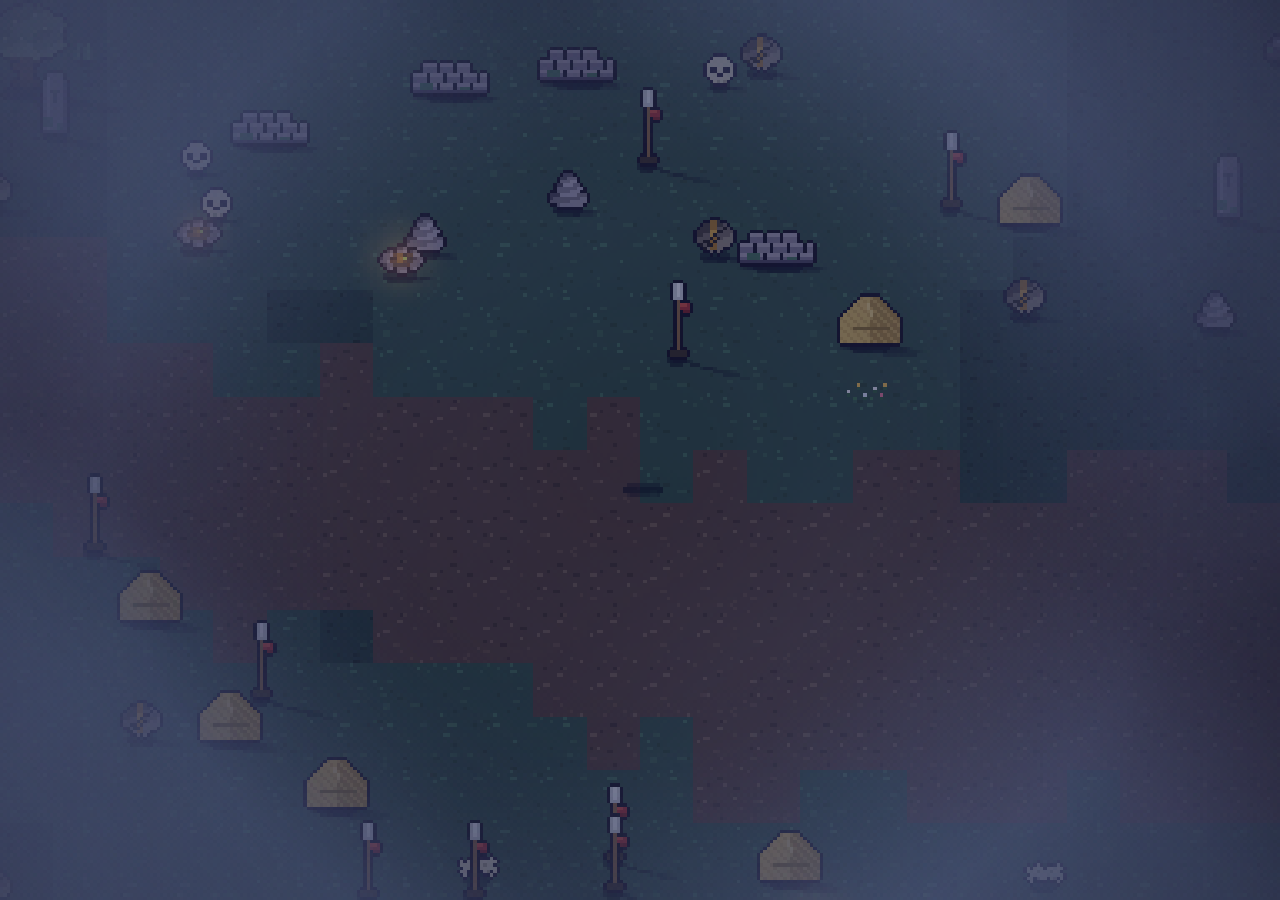
==== index.html @ 8bb9afc6 "Primeiro commit: salvando versão inicial" ====
<!doctype html>
<html lang="pt-BR">
  <head>
    <meta charset="utf-8" />
    <meta
      name="viewport"
      content="width=device-width,initial-scale=1,maximum-scale=1,user-scalable=no,viewport-fit=cover"
    />
    <meta name="theme-color" content="#0c0918" />
    <title>Fé Survivor</title>
    <!-- v0.65: Perfil do jogador (nome com regras, títulos e molduras, ícones de assets/icons/profile/ — heróis, demônios e chefes à venda na Loja —, estatísticas, boas-vindas após o tutorial); Notícias no canto inferior direito. v0.45: correção de vazamento de layout entre telas (o estilo da tela de modos era herdado pelas telas seguintes). v0.44: modos lado a lado (3 cartões em grade, sem rolagem), largura da tela de modos própria, altura pelo conteúdo. v0.43: tela de modos em cartões (Amanhecer, Vigília Eterna bloqueada, Em breve) com cenas próprias em CSS; botões com relevo e resposta ao toque. v0.41: escolha de modo (Amanhecer / Vigília Eterna) após Continuar na preparação; Vigília bloqueada com cadeado; __dbg.unlockInf() para testes com ?debug. v0.40: modo Vigília Eterna (sem amanhecer, chefes que retornam a cada 90 s, dificuldade que cresce sem teto, todos os slots liberados, Fé 35% mais lenta, melhor tempo e placar próprios; desbloqueado ao vencer o amanhecer uma vez). Placar de tempo do modo padrão deixa de ser enviado. v0.39: anúncio ocioso removido, simulador de anúncio/compra só com ?debug, intersticial a partir da 4ª partida, analytics (FeTrack) e versão sincronizada. v0.38: Loja (pacotes de moedas + remover anúncios por compra real), mundos Deserto de Sur e Vale da Sombra liberados por IAP, Loja no canto superior direito. v0.32: identidade visual das árvores, ícones evolutivos na HUD e cartas de Maestria lendária. v0.31: biblioteca de árvores de evolução para consulta pré-partida, com caminhos, maestrias e requisitos. v0.30: árvores de evolução para armas, dons e habilidades ativas; maestrias com efeitos reais. v0.29: árvore de evolução da Funda de Davi (3 caminhos + maestria) integrada ao fluxo de cartas e ao combate. v0.28: tela do estúdio (Snow Studio) + tela de carregamento com barra de progresso e login no Google Play Games; ranking com mensagem de erro detalhada. v0.27: RNG separado, ganchos ?debug. v0.26: CSS principal e fontes agora ficam no <head>, ANTES dos estilos injetados por JS (antes ficavam no <body>, depois deles, e anulavam os ajustes de celular). HUD reorganizado, margens seguras (notch/barras), tela de morte em 2 colunas, escala inteira de pixels, textos de toque, anti-toque-acidental nas cartas. -->
    <!-- v0.17: preparação herói+mundo, ícones de UI, chefes vetoriais, assets. v0.16:  raridade das cartas; textos de como jogar removidos do menu e configurações. v0.15: cartas redesenhadas, modal Como jogar. v0.14: heróis por anúncio (Paulo 2, Débora 5) e moedas (Sansão, Ester, Elias). v0.13: arena 2x, fé espalhada -80%, morte 6,2 s. v0.12: pausa limpa, arena quadrada x5, sempre 10:00, morte com poeira. v0.11: mira manual, habilidades de chefe, arena; sem toggles de som/música. v0.10: anúncios recompensados, demônio explosivo, empurrões, chefe final, biblioteca -->
    <!-- v0.9: trava anti-ativação ao escolher carta, Bênção do Pastor só cura, tooltip das ativas, alcance de ataque por herói (+Atalaia, Asas de Águia), Raios de coragem em coluna, números de dano, efeitos visuais on/off e limite de FPS. v0.8: Hora Final (8:00+), neblina de chefe, habilidades ativas (Espaço), colisão com cenário. v0.7: Hora Final (8:00+), neblina de chefe, habilidades ativas (Espaço), colisão com cenário. v0.6: seleção de mundo (3 mundos com desbloqueio por melhor tempo) e Desafio do Dia (semente diária, bônus e sequência). v0.5: heróis jogáveis (Sansão, Ester, Elias, Mendigo), desbloqueio, reset debug. v0.4: tela de heróis (atributos, Graça, Maestria, bloqueados), Desistir e guardar. v0.3: tooltips, popup de testemunhos, Provas/Jejum Total, sistema de assets. v0.2-parcial (loja, testemunhos, config) + fix S.shield. v0.1.1: balanceamento (Funda, Davi, Couraça, chefes), piso de dano, versículos ARC -->
    <link rel="stylesheet" href="fonts/fonts.css" />
    <link rel="stylesheet" href="style.css" />

    <script src="android-bridge.js"></script>
  </head>

  <body>
    <div id="game">
      <canvas id="c"></canvas>
      <div id="hud" hidden>
        <div id="xp"><i id="xpfill"></i><span id="xplbl">FÉ</span></div>
        <div id="obj" class="chip">Sobreviva</div>
        <div id="timer">0:00</div>
        <button id="pauseBtn" class="icon-only" aria-label="Pausar">
          <span class="uic i-pause"></span>
        </button>
        <div id="fps" class="chip" hidden>FPS: 0</div>
        <div id="coins" class="chip">Moedas 0</div>
        <div id="bossbar" hidden>
          <span id="bossname"></span>
          <div><i id="bossfill"></i></div>
        </div>
        <div id="rack"></div>
        <div id="stats">
          <div id="lvl">NÍVEL 1</div>
          <div id="kills">0 DERROTADOS</div>
          <div id="hpbar"><i id="hpfill"></i><span id="hptxt"></span></div>
        </div>
        <div id="toast"></div>
        <div id="banner">
          <h2 id="bnT"></h2>
          <p id="bnS"></p>
        </div>
      </div>
      <div id="stick" hidden><i></i></div>
      <div id="dawnTxt" hidden>
        <h2>AMANHECEU</h2>
        <p>
          <span>O choro pode durar uma noite,</span>
          <span>mas a alegria vem pela manhã. Salmos 30:5</span>
        </p>
      </div>

      <div id="boot">
        <div id="bootStudio"><span>Snow Studio</span></div>
        <div id="bootLoad">
          <div id="bootArt"></div>
          <div id="bootCross"></div>
          <div id="bootTitle">Fé Survivor</div>
          <div id="bootBox">
            <div id="bootTxt"></div>
            <div id="bootBar"><i id="bootFill"></i><b id="bootPct">0%</b></div>
            <div id="bootSub"></div>
          </div>
        </div>
      </div>
      <div id="menu" class="ov">
        <div id="topLeft" class="top-left">
          <!-- Perfil: ícone + nome do jogador; abre a tela de perfil (game.js, v0.65) -->
          <button
            id="profBtn"
            class="mb prof-btn"
            type="button"
            aria-haspopup="dialog"
            aria-label="Perfil"
          >
            <span class="prof-frame" id="profBtnFrame"
              ><span class="prof-av" data-icon="davi"></span
            ></span>
            <span class="prof-btn-txt"
              ><b id="profBtnName">Peregrino</b
              ><small id="profBtnTitle">PEREGRINO</small></span
            >
          </button>
        </div>
        <!-- Notícias: canto inferior direito -->
        <div id="bottomRight" class="bottom-right">
          <button
            id="newsBtn"
            class="icon-stack-btn"
            type="button"
            aria-haspopup="dialog"
            aria-controls="newsModal"
          >
            <span
              class="icon-stack-face mb ib i-book"
              aria-hidden="true"
            ></span>
            <span class="icon-stack-label">Notícias</span>
          </button>
        </div>
        <div id="topRight" class="top-right"></div>
        <div class="ov-in">
          <canvas id="crossCv" width="7" height="10"></canvas>
          <h1>Fé Survivor</h1>
          <p class="verse" id="homeVerse" aria-live="polite">
            <span id="homeVerseText"
              >“Nossa luta não é contra carne e sangue.”</span
            >
            <b id="homeVerseRef">Efésios 6:12</b>
          </p>
          <p class="sub">Escolha seu herói da fé</p>
          <div id="heroes"></div>
          <div class="row"><button id="playBtn" class="btn">Jogar</button></div>
          <div class="meta" id="meta"></div>
        </div>
        <!-- versão + id do jogador (canto inferior esquerdo); APP_VER é definida em game.js -->
        <div id="buildInfo" class="build-info" aria-hidden="true">
          <span id="buildVer"></span>
          <span id="buildId"></span>
        </div>
      </div>

      <div id="lvlup" class="ov" hidden>
        <div class="ov-in">
          <h2 id="lvTitle">Nível 2</h2>
          <p class="sub" id="lvSub">Escolha uma habilidade</p>
          <div id="cards"></div>
        </div>
      </div>

      <div id="pause" class="ov" hidden>
        <div class="ov-in">
          <h2>Em oração</h2>
          <p class="sub">Jogo pausado</p>
          <div class="build" id="pauseBuild"></div>
          <div class="pause-stats" id="pauseStats"></div>
          <div class="row">
            <button id="resumeBtn" class="btn">Continuar</button>
            <button id="muteBtn" class="mb">Som: ligado</button>
          </div>
          <div class="row pause-sub">
            <button id="menuBtn" class="mb">Menu</button>
          </div>
        </div>
      </div>

      <div id="end" class="ov" hidden>
        <div class="ov-in">
          <div class="end-l">
            <h2 id="endT">A fé fraquejou</h2>
            <p class="verse" id="endV"></p>
            <div class="sumgrid" id="endSum"></div>
            <div class="build" id="endBuild"></div>
          </div>
          <div class="end-r">
            <div class="row">
              <button id="againBtn" class="btn">Tentar de novo</button>
              <button id="endMenuBtn" class="btn alt">Menu</button>
            </div>
          </div>
        </div>
      </div>

      <div
        id="confirm"
        class="ov confirm-overlay"
        hidden
        role="alertdialog"
        aria-modal="true"
        aria-labelledby="cfT"
        aria-describedby="cfP"
      >
        <div class="ov-in confirm-dialog">
          <h2 id="cfT">Perder as moedas?</h2>
          <p class="verse" id="cfP"></p>
          <div class="row">
            <button id="cfNo" class="btn" type="button">
              Continuar jogando
            </button>
            <button id="cfYes" class="btn alt danger" type="button">
              Sim, perder
            </button>
          </div>
        </div>
      </div>

      <div
        id="newsModal"
        class="ov news-overlay"
        hidden
        role="dialog"
        aria-modal="true"
        aria-labelledby="newsT"
      >
        <div class="news-panel">
          <h2 id="newsT" class="news-title">Notas da Versão</h2>
          <div id="newsBody" class="news-body"></div>
          <button
            type="button"
            id="newsBack"
            class="mb back-btn"
            aria-label="Voltar"
          >
            <span class="pxchev" aria-hidden="true"></span>
          </button>
        </div>
      </div>
    </div>

    <!-- Linha de Testemunho (clonada por game.js > renderAch). Estilo em style.css, seção "Testemunhos". -->
    <template id="achRowTpl">
      <div class="rw ach-row">
        <span class="ach-main">
          <span class="ach-hex">
            <svg class="ach-hexsvg" viewBox="0 0 48 50" aria-hidden="true">
              <polygon
                class="hx-bg"
                points="24,1 45,12.5 45,37.5 24,49 3,37.5 3,12.5"
              />
              <polygon
                class="hx-in"
                points="24,6 40.5,15 40.5,35 24,44 7.5,35 7.5,15"
              />
              <g
                class="ach-glyph"
                transform="translate(12 13)"
                fill="none"
                stroke="currentColor"
                stroke-width="1.8"
                stroke-linecap="round"
                stroke-linejoin="round"
              ></g>
            </svg>
            <img class="ach-img" alt="" draggable="false" />
          </span>
          <span class="ach-txt">
            <b class="ach-name"></b>
            <small class="ach-desc"></small>
          </span>
        </span>
        <span class="ach-state"><span class="uic"></span></span>
      </div>
    </template>

    <script src="home-verses.js"></script>
    <script src="art_v2.js"></script>
    <script src="content/registry.js"></script>
    <script src="game.js"></script>
  </body>
</html>
---- fonts/fonts.css ----
@font-face{font-family:'Pixelify Sans';font-weight:400;font-style:normal;font-display:swap;src:url(pixelify-sans-latin-400-normal.woff2) format('woff2')}
@font-face{font-family:'Pixelify Sans';font-weight:600;font-style:normal;font-display:swap;src:url(pixelify-sans-latin-600-normal.woff2) format('woff2')}
@font-face{font-family:'Press Start 2P';font-weight:400;font-style:normal;font-display:swap;src:url(press-start-2p-latin-400-normal.woff2) format('woff2')}
/* Inter (SIL OFL 1.1, ver Inter-OFL.txt): variável, latim com acentos, pesos 100-900 */
@font-face{font-family:'Inter';font-weight:100 900;font-style:normal;font-display:swap;src:url(inter-latin-var.woff) format('woff')}
---- style.css ----
:root {
  /*Conceito: vitral noturno. Azul-violeta profundo, ouro de manuscrito iluminado, cartas de pergaminho.*/
  --bg: #0c0918;
  --panel: #17112b;
  --panel-2: #221a3d;
  --line: #3a2d63;
  --gold: #f2c14e;
  --gold-d: #a8741f;
  --parch: #f1e4c3;
  --parch-d: #d9c595;
  --ink: #2b1a0b;
  --holy: #9fe0ff;
  --blood: #e0475a;
  --blood-d: #5c1626;
  --mute: #a79ec7;
  --f-title: "Press Start 2P", "Courier New", monospace;
  --f-body: "Pixelify Sans", "Courier New", monospace;
  color-scheme: dark;
  /*margens seguras: o Capacitor injeta --safe-area-inset-*; em WebViews novos o env() também funciona*/
  --sat: var(--safe-area-inset-top, env(safe-area-inset-top, 0px));
  --sar: var(--safe-area-inset-right, env(safe-area-inset-right, 0px));
  --sab: var(--safe-area-inset-bottom, env(safe-area-inset-bottom, 0px));
  --sal: var(--safe-area-inset-left, env(safe-area-inset-left, 0px));
}

img {
  max-width: 100%;
}

* {
  box-sizing: border-box;
}

[hidden] {
  display: none !important;
}

html,
body {
  height: 100%;
  margin: 0;
  background: var(--bg);
  color: var(--parch);
  font-family: var(--f-body);
  font-size: 10px;
  overflow: hidden;
  -webkit-user-select: none;
  user-select: none;
  touch-action: none;
  overscroll-behavior: none;
  -webkit-touch-callout: none;
  -webkit-text-size-adjust: 100%;
  text-size-adjust: 100%;
}

button {
  font-family: inherit;
  color: inherit;
  cursor: pointer;
}

#game {
  position: relative;
  width: 100%;
  height: 100%;
  overflow: hidden;
  background: var(--bg);
}

#c {
  position: absolute;
  inset: 0;
  width: 100%;
  height: 100%;
  display: block;
  image-rendering: crisp-edges;
  image-rendering: pixelated;
}

/*HUD*/
#hud>* {
  position: absolute;
}

.chip {
  background: rgba(12, 9, 24, 0.8);
  border: 2px solid var(--line);
  padding: 6px 10px;
  font-family: var(--f-title);
  font-size: 9px;
  line-height: 1.5;
  letter-spacing: 0.5px;
  text-transform: uppercase;
}

#xp {
  top: 0;
  left: 0;
  right: 0;
  height: 14px;
  background: #07050f;

  border-bottom: 2px solid var(--gold-d);
}

#xpfill {
  display: block;
  height: 100%;
  width: 0;
  background: linear-gradient(#fff0b8, #f2c14e 55%, #c38a2b);
}

#xplbl {
  position: absolute;
  left: 8px;
  top: 0;
  font-family: var(--f-title);
  font-size: 8px;
  line-height: 14px;

  color: #2b1a0b;
  mix-blend-mode: normal;
  text-shadow: 0 0 3px #fff3;
}

#timer {
  top: 20px;
  left: 50%;
  transform: translateX(-50%);
  font-family: var(--f-title);
  font-size: 20px;
  text-shadow: 2px 2px 0 #000;
  font-variant-numeric: tabular-nums;
}

#obj {
  top: 22px;
  left: 12px;

  max-width: 44%;
}

#coins {
  top: 60px;
  left: 12px;
  color: var(--gold);
}

#pauseBtn {
  top: 22px;
  right: 12px;
  width: 38px;
  height: 38px;
  background: rgba(12, 9, 24, 0.8);
  border: 2px solid var(--line);
  font-family: var(--f-title);
  font-size: 12px;
  padding: 0;
  display: flex;
  align-items: center;
  justify-content: center;
}

#pauseBtn .uic {
  width: 16px;
  height: 16px;
  vertical-align: 0;
  margin: 0;
}

#pauseBtn:hover {
  border-color: var(--gold);
}

/* Botões só-ícone (pausa, setas e fechar da biblioteca) */
.ld-nav,
.ld-x {
  display: flex;
  align-items: center;
  justify-content: center;
  min-width: 36px;
  min-height: 36px;
  padding: 6px 10px;
  line-height: 0;
}

.ld-nav .uic,
.ld-x .uic {
  width: 16px;
  height: 16px;
  vertical-align: 0;
  margin: 0;
}

/* Contador de FPS (opcional, toggle em Configurações) — canto superior direito, abaixo do pause */
#fps {
  top: 66px;
  right: 12px;
  left: auto;
  padding: 4px 8px;
  font-family: var(--f-title);
  font-size: 10px;
  letter-spacing: 0.04em;
  color: #c8e6c9;
  background: rgba(8, 12, 20, 0.72);
  border: 1px solid rgba(200, 230, 201, 0.35);
  pointer-events: none;
  z-index: 6;
  min-width: 4.5em;
  text-align: center;
}

#bossbar {
  top: 54px;
  left: 50%;
  transform: translateX(-50%);
  width: min(60%, 420px);
  text-align: center;
}

#bossname {
  font-family: var(--f-title);
  font-size: 9px;
  color: var(--blood);
  text-shadow: 1px 1px 0 #000;
  text-transform: uppercase;
}

#bossbar>div {
  height: 12px;
  margin-top: 4px;
  background: var(--blood-d);
  border: 2px solid #000;
  outline: 2px solid var(--line);
}

#bossfill {
  display: block;
  height: 100%;
  width: 100%;
  background: linear-gradient(#ff8a98, #e0475a 55%, #a02538);
}

#rack {
  left: 12px;
  bottom: 12px;
  display: flex;
  flex-wrap: wrap;
  gap: 4px;
  max-width: 46%;
}

.slot {
  position: relative;
  width: 34px;
  height: 34px;
  background: rgba(12, 9, 24, 0.8);
  border: 2px solid var(--line);
  display: grid;
  place-items: center;
}

.slot.w {
  border-color: var(--gold-d);
}

.slot img {
  width: 26px;
  height: 26px;
  image-rendering: pixelated;
}

.slot b {
  position: absolute;
  right: -2px;
  bottom: -4px;
  font-family: var(--f-title);
  font-size: 8px;
  background: #000;
  color: var(--gold);
  padding: 1px 2px;
}

#stats {
  right: 12px;
  bottom: 12px;
  text-align: right;
}

#lvl {
  font-family: var(--f-title);
  font-size: 18px;
  color: var(--gold);
  text-shadow: 2px 2px 0 #000;
}

#kills {
  font-family: var(--f-title);
  font-size: 8px;
  margin: 6px 0 8px;
  color: var(--parch);
  text-shadow: 1px 1px 0 #000;
}

#hpbar {
  position: relative;
  width: min(46vw, 280px);
  height: 24px;
  margin-left: auto;
  background: var(--blood-d);
  border: 3px solid #000;
  outline: 2px solid var(--line);
}

#hpfill {
  display: block;
  height: 100%;
  width: 100%;
  background: linear-gradient(#ff8a98, #e0475a 55%, #a02538);
}

#hptxt {
  position: absolute;
  inset: 0;
  display: grid;
  place-items: center;
  font-family: var(--f-title);
  font-size: 8px;
  text-shadow: 1px 1px 0 #000;
  letter-spacing: 0.5px;
}

#toast {
  top: 92px;
  left: 50%;
  transform: translateX(-50%);
  font-family: var(--f-title);
  font-size: 10px;
  color: var(--gold);
  text-shadow: 2px 2px 0 #000;
  text-align: center;
  opacity: 0;
  pointer-events: none;
  text-transform: uppercase;
  max-width: 90%;
}

#toast.show {
  animation: toast 2.2s ease-out forwards;
}

@keyframes toast {
  0% {
    opacity: 0;
    transform: translate(-50%, 8px);
  }

  10% {
    opacity: 1;
    transform: translate(-50%, 0);
  }

  80% {
    opacity: 1;
  }

  100% {
    opacity: 0;
  }
}

#banner {
  top: 30%;
  left: 0;
  right: 0;
  text-align: center;
  pointer-events: none;
  opacity: 0;
  padding: 0 16px;
}

#banner h2 {
  margin: 0;
  font-family: var(--f-title);
  font-size: clamp(18px, 5vw, 34px);
  color: var(--blood);
  text-shadow:
    0 4px 0 #000,
    0 0 18px #e0475a88;
  text-transform: uppercase;
}

#banner p {
  margin: 10px 0 0;
  font-size: 16px;
  color: var(--parch);
  text-shadow: 1px 1px 0 #000;
}

#banner.show {
  animation: banner 3.2s ease-out forwards;
}

@keyframes banner {
  0% {
    opacity: 0;
    transform: scale(1.25);
  }

  12% {
    opacity: 1;
    transform: scale(1);
  }

  80% {
    opacity: 1;
  }

  100% {
    opacity: 0;
  }
}

#stick {
  position: absolute;
  width: 100px;
  height: 100px;
  margin: -50px 0 0 -50px;
  border: 3px solid #ffffff44;
  border-radius: 50%;
  pointer-events: none;
  background: #ffffff0d;
}

#stick i {
  position: absolute;
  left: 50%;
  top: 50%;
  width: 40px;
  height: 40px;
  margin: -20px 0 0 -20px;
  border-radius: 50%;
  background: #ffffff55;
  border: 3px solid #fff8;
}

/*Telas*/
.ov {
  position: absolute;
  inset: 0;
  display: flex;
  align-items: center;
  justify-content: center;
  padding: calc(16px + var(--sat)) calc(16px + var(--sar)) calc(16px + var(--sab)) calc(16px + var(--sal));
  background: rgba(7, 5, 15, 0.8);
  overflow: auto;
  touch-action: pan-y;
}

.ov-in {
  width: 100%;
  max-width: 760px;
  margin: auto;
  text-align: center;
}

.ov h1 {
  margin: 12px 0 6px;
  font-family: var(--f-title);
  font-size: clamp(22px, 6.4vw, 46px);
  line-height: 1.15;
  color: var(--gold);
  text-shadow:
    0 4px 0 var(--gold-d),
    0 8px 0 #000;
  text-transform: uppercase;
}

.ov h2 {
  margin: 0 0 6px;
  font-family: var(--f-title);
  font-size: clamp(14px, 3.6vw, 22px);
  line-height: 1.3;
  color: var(--gold);
  text-shadow: 2px 2px 0 #000;
  text-transform: uppercase;
}

.verse {
  margin: 10px auto 18px;
  max-width: 34em;
  color: var(--mute);
  font-size: 15px;
  line-height: 1.35;
}

.verse b {
  color: var(--parch-d);
  font-weight: 400;
}

.sub {
  margin: 6px auto;
  color: var(--mute);
}

#crossCv {
  width: auto;
  height: 60px;
  image-rendering: pixelated;
  filter: drop-shadow(0 0 12px #f2c14e99);
}

#heroes {
  display: grid;
  grid-template-columns: repeat(auto-fit, minmax(150px, 1fr));
  gap: 12px;
  margin: 8px 0 14px;
}

.hero {
  background: var(--panel-2);
  border: 3px solid var(--line);
  padding: 12px 8px;
  text-align: center;
  display: flex;
  flex-direction: column;
  gap: 4px;
  align-items: center;
  min-width: 0;
}

.hero:hover {
  border-color: var(--gold-d);
}

.hero.sel {
  border-color: var(--gold);
  box-shadow:
    0 0 0 3px #000,
    0 0 22px #f2c14e55;
  background: #2b2150;
}

.hero canvas {
  image-rendering: pixelated;
  height: 84px;
  width: auto;
}

.hero h3 {
  margin: 2px 0 0;
  font-family: var(--f-title);
  font-size: 11px;
  color: var(--gold);
}

.hero .role {
  font-size: 14px;
  color: var(--parch-d);
}

.hero .st {
  font-size: 14px;
  color: var(--mute);
  line-height: 1.35;
}

.hero .st b {
  color: var(--holy);
  font-weight: 600;
}

.btn {
  display: inline-block;
  background: var(--gold);
  color: var(--ink);
  border: 0;
  border-bottom: 5px solid var(--gold-d);
  padding: 14px 22px 12px;
  font-family: var(--f-title);
  font-size: 12px;
  text-transform: uppercase;
  box-shadow: 0 0 0 3px #000;
}

.btn:hover {
  background: #ffd978;
}

.btn:active {
  transform: translateY(3px);
  border-bottom-width: 2px;
}

.btn.alt {
  background: var(--panel-2);
  color: var(--parch);
  border-bottom-color: #000;
  box-shadow:
    0 0 0 3px #000,
    inset 0 0 0 2px var(--line);
}

.btn.danger {
  background: var(--blood-d);
  color: var(--parch);
  box-shadow:
    0 0 0 3px #000,
    inset 0 0 0 2px var(--blood);
}

.btn.danger:hover {
  background: #7a2234;
}

.btn.alt:hover {
  background: #2f2459;
}

span b {
  font-weight: bold;
  font-size: 12px;
}

.row {
  width: auto;
  display: flex;
  gap: 12px;
  justify-content: center;
  flex-wrap: wrap;
  margin-top: 6px;
}

.meta {
  margin-top: 16px;
  font-size: 14px;
  color: var(--mute);
  line-height: 1.5;
}

.keys {
  margin-top: 6px;
  font-size: 14px;
  color: var(--mute);
}

#cards {
  display: grid;
  grid-template-columns: repeat(auto-fit, minmax(170px, 1fr));
  gap: 14px;
  margin-top: 14px;
}

.card {
  position: relative;
  background: var(--parch);
  color: var(--ink);
  border: 4px solid var(--gold-d);
  box-shadow:
    0 0 0 3px #000,
    6px 6px 0 3px rgba(0, 0, 0, 0.45);
  padding: 14px 12px 12px;
  text-align: left;
  display: flex;
  flex-direction: column;
  gap: 6px;
  min-height: 170px;
  min-width: 0;
}

.card:hover,
.card:focus-visible {
  transform: translateY(-4px);
  border-color: var(--gold);
  outline: none;
  background: #fbf0d0;
}

.card .ci {
  width: 48px;
  height: 48px;
  image-rendering: pixelated;
  background: #2b2150;
  border: 3px solid #000;
  padding: 4px;
}

.card .ct {
  font-family: var(--f-title);
  font-size: 8px;
  color: var(--blood-d);
  text-transform: uppercase;
  line-height: 1.5;
}

.card .cn {
  font-family: var(--f-title);
  font-size: 11px;
  line-height: 1.4;
}

.card .cd {
  font-size: 15px;
  line-height: 1.3;
}

.card .cr {
  margin-top: auto;
  font-size: 13px;
  color: #6b5230;
  font-style: italic;
}

.card kbd {
  position: absolute;
  top: 8px;
  right: 8px;
  font-family: var(--f-title);
  font-size: 9px;
  background: #2b2150;
  color: var(--gold);
  padding: 4px 6px;
}

.sumgrid {
  display: grid;
  grid-template-columns: repeat(auto-fit, minmax(120px, 1fr));
  gap: 10px;
  margin: 14px 0;
}

.sumgrid div {
  background: var(--panel-2);
  border: 2px solid var(--line);
  padding: 10px 6px;
  font-size: 13px;
  color: var(--mute);
}

.sumgrid b {
  display: block;
  font-family: var(--f-title);
  font-size: 15px;
  color: var(--gold);
  margin-bottom: 6px;
  font-weight: 400;
}

.build {
  display: flex;
  flex-wrap: wrap;
  gap: 6px;
  justify-content: center;
  margin: 12px 0;
}

.build .slot {
  width: 40px;
  height: 40px;
}

.build .slot img {
  width: 30px;
  height: 30px;
}

.newrec {
  font-family: var(--f-title);
  font-size: 9px;
  color: var(--holy);
}

@media (max-width: 620px) {
  #obj {
    font-size: 7px;
    padding: 5px 7px;
    max-width: 48%;
  }

  #timer {
    font-size: 14px;
    top: 22px;
  }

  #toast {
    top: 84px;
    font-size: 8px;
  }

  #stats {
    right: 8px;
    bottom: 8px;
  }

  #rack {
    left: 8px;
    bottom: 8px;
  }

  #lvl {
    font-size: 13px;
  }
}

@media (prefers-reduced-motion: reduce) {

  #toast.show,
  #banner.show {
    animation-duration: 0.01s;
    animation-fill-mode: forwards;
  }
}

/* Perfil do jogador no canto superior esquerdo */
.top-left {
  position: absolute;
  top: calc(var(--sat) + 10px);
  left: calc(var(--sal) + 12px);
  display: flex;
  flex-direction: column;
  align-items: stretch;
  gap: 8px;
  z-index: 3;
}

.top-left .mb {
  position: static;
  margin: 0;
  min-width: 118px;
  padding: 0 12px;
  font-size: 8px;
  text-align: left;
  white-space: nowrap;
}

/* ---- Notícias (botão ícone + rótulo; modal tipo pergaminho) ---- */
.icon-stack-btn {
  display: flex;
  flex-direction: column;
  align-items: center;
  gap: 5px;
  background: transparent;
  border: 0;
  padding: 0;
  margin: 0;
  cursor: pointer;
  min-width: 0;
  touch-action: manipulation;
  -webkit-tap-highlight-color: transparent;
}

.icon-stack-btn .icon-stack-face {
  position: relative;
  width: 42px;
  height: 42px;
  min-width: 42px;
  min-height: 42px;
  padding: 0;
  margin: 0;
  display: grid;
  place-items: center;
  pointer-events: none;
  font-size: 0;
  /* sem texto interno */
  color: transparent;
}

.icon-stack-btn .icon-stack-face::before {
  margin: 0;
  width: 18px;
  height: 18px;
  vertical-align: 0;
}

.icon-stack-btn .icon-stack-label {
  font-family: var(--f-title);
  font-size: 7px;
  line-height: 1.1;
  color: var(--parch, #efe6c8);
  text-shadow:
    0 1px 0 #000,
    1px 0 0 #000,
    -1px 0 0 #000;
  letter-spacing: 0.03em;
  white-space: nowrap;
}

.icon-stack-btn.is-unread .icon-stack-face::after {
  content: "";
  position: absolute;
  top: -3px;
  right: -3px;
  width: 9px;
  height: 9px;
  border-radius: 50%;
  background: #f2c14e;
  box-shadow:
    0 0 0 2px #0c0918,
    0 0 6px rgba(242, 193, 78, 0.7);
}

.news-overlay {
  z-index: 32;
  background: rgba(7, 5, 15, 0.88);
  display: flex;
  align-items: center;
  justify-content: center;
  padding: calc(var(--sat) + 16px) 16px calc(var(--sab) + 16px);
}

.news-overlay[hidden] {
  display: none !important;
}

.news-panel {
  position: relative;
  width: min(420px, 94vw);
  max-height: min(72vh, 560px);
  display: flex;
  flex-direction: column;
  background: linear-gradient(180deg, #f7edd4 0%, #e8d4a8 100%);
  border: 3px solid #8a6a32;
  box-shadow:
    0 0 0 2px #1a1208,
    0 12px 40px rgba(0, 0, 0, 0.55),
    inset 0 0 0 2px rgba(255, 248, 220, 0.55);
  color: #3a2a14;
  border-radius: 2px;
  padding: 22px 20px 18px;
}

.news-title {
  margin: 0 0 10px;
  text-align: center;
  font-family: var(--f-title);
  font-size: 16px;
  color: #b4531a;
  letter-spacing: 0.02em;
  text-shadow: none;
}

.news-body {
  overflow-y: auto;
  -webkit-overflow-scrolling: touch;
  padding-right: 4px;
  flex: 1 1 auto;
  min-height: 0;
  font-family: var(--f-body);
  font-size: 13px;
  line-height: 1.45;
  color: #3a2a14;
}

#newsBack {
  flex: none;
  align-self: center;
  margin-top: 14px;
}

.news-section {
  margin: 0 0 14px;
}

.news-section:last-child {
  margin-bottom: 2px;
}

.news-tag {
  display: inline-block;
  margin: 0 0 6px;
  font-family: var(--f-title);
  font-size: 11px;
  color: #c45a12;
  letter-spacing: 0.04em;
}

.news-section ul {
  margin: 0;
  padding-left: 18px;
}

.news-section li {
  margin: 3px 0;
}

.news-lead {
  margin: 0 0 12px;
  font-size: 12px;
  color: #5a4a30;
  text-align: center;
}

/* versão + id do jogador — canto inferior esquerdo da tela inicial */
.build-info {
  position: absolute;
  left: calc(var(--sal) + 12px);
  bottom: calc(var(--sab) + 10px);
  z-index: 3;
  display: flex;
  flex-wrap: wrap;
  gap: 6px 14px;
  font-family: var(--f-ui, var(--f-title));
  font-size: 9px;
  letter-spacing: 0.03em;
  color: var(--mute);
  opacity: 0.78;
  pointer-events: none;
  user-select: text;
  line-height: 1.35;
}

/*===== Boot screen (originally before game script execution) =====*/
#boot {
  position: fixed;
  inset: 0;
  z-index: 99999;
  background: #000;
  color: #e8eef7;
  font-family: var(--f-title, monospace);
  transition: opacity 0.5s;
}

#boot.out {
  opacity: 0;
  pointer-events: none;
}

#bootStudio {
  position: absolute;
  inset: 0;
  display: grid;
  place-items: center;
  opacity: 0;
  transition: opacity 0.6s;
}

#bootStudio.show {
  opacity: 1;
}

#bootStudio span {
  font-size: clamp(14px, 5vw, 26px);
  letter-spacing: 0.2em;
  text-transform: uppercase;
  text-shadow: 0 0 18px #9fc4ff66;
}

#bootLoad {
  position: absolute;
  inset: 0;
  opacity: 0;
  visibility: hidden;
  transition: opacity 0.6s;
}

#bootLoad.show {
  opacity: 1;
  visibility: visible;
}

#bootArt {
  position: absolute;
  inset: 0;
  background: radial-gradient(ellipse at 50% 32%, #2a1d52 0, #0c0918 72%) center/cover no-repeat;
  image-rendering: pixelated;
}

#bootArt::after {
  content: "";
  position: absolute;
  inset: 0;
  background: linear-gradient(transparent 55%, #000b);
}

#bootCross {
  position: absolute;
  left: 50%;
  top: 22%;
  width: 7vmin;
  height: 11vmin;
  transform: translateX(-50%);
  filter: drop-shadow(0 0 14px #f2c14e88);
}

#bootCross::before,
#bootCross::after {
  content: "";
  position: absolute;
  background: #f2c14e;
}

#bootCross::before {
  left: 36%;
  width: 28%;
  top: 0;
  bottom: 0;
}

#bootCross::after {
  top: 26%;
  height: 22%;
  left: 0;
  right: 0;
}

#bootTitle {
  position: absolute;
  left: 0;
  right: 0;
  top: calc(22% + 14vmin);
  text-align: center;
  font-size: clamp(18px, 6vw, 34px);
  color: #f2c14e;
  text-shadow: 3px 3px #000;
}

#boot.hasimg #bootCross,
#boot.hasimg #bootTitle {
  display: none;
}

#bootBox {
  position: absolute;
  left: 0;
  right: 0;
  bottom: calc(env(safe-area-inset-bottom, 0px) + 9vh);
  padding: 0 9%;
  text-align: center;
  z-index: 1;
}

#bootTxt {
  font-size: clamp(11px, 3.4vw, 16px);
  letter-spacing: 0.2em;
  margin-bottom: 12px;
}

#bootTxt::after {
  content: "";
  animation: bdots 1.2s steps(4) infinite;
}

@keyframes bdots {
  0% {
    content: "";
  }

  25% {
    content: ".";
  }

  50% {
    content: "..";
  }

  75%,
  100% {
    content: "...";
  }
}

#bootBar {
  position: relative;
  height: 20px;
  max-width: 460px;
  margin: 0 auto;
  border: 3px solid #a8741f;
  background: #0c0918;
  box-shadow: 0 0 0 3px #000;
}

#bootFill {
  position: absolute;
  left: 0;
  top: 0;
  bottom: 0;
  width: 0;
  background: linear-gradient(#ffe08a, #f2c14e 55%, #a8741f);
}

#bootPct {
  position: absolute;
  inset: 0;
  display: grid;
  place-items: center;
  font-size: 10px;
  font-weight: 400;
  color: #fff;
  text-shadow: 1px 1px #000;
}

#bootSub {
  margin-top: 12px;
  min-height: 14px;
  font-size: clamp(8px, 2.4vw, 10px);
  color: #b9b2d6;
}

/*===== overlay / rows / tooltips =====*/
.mb {
  background: var(--panel-2);
  border: 2px solid var(--line);
  color: var(--parch);
  font-family: var(--f-title);
  font-size: 10px;
  padding: 10px 14px;
  text-transform: uppercase;
  box-shadow:
    0 0 0 2px #05030c,
    inset 0 2px 0 #6f62b8,
    inset 0 -4px 0 #0d0a24;
  border-radius: 2px;
  text-shadow:
    -1px -1px 0 #000,
    1px -1px 0 #000,
    -1px 1px 0 #000,
    1px 1px 0 #000;
}

.mb:hover {
  border-color: var(--gold);
}

.rw {
  display: flex;
  justify-content: space-between;
  align-items: center;
  gap: 10px;
  background: var(--panel);
  border: 2px solid var(--line);
  padding: 8px 10px;
  margin: 5px 0;
  text-align: left;
}

.rw small {
  display: block;
  color: var(--mute);
  font-size: 13px;
}

.rw.ok {
  border-color: var(--gold-d);
}

.rw.lk {
  opacity: 0.55;
}

.rw b {
  color: var(--gold);
}

.slot[data-tip]:hover::after {
  content: attr(data-tip);
  position: absolute;
  bottom: calc(100% + 8px);
  left: 0;
  white-space: pre-line;
  width: max-content;
  max-width: 200px;
  background: #0c0918;
  border: 2px solid var(--gold-d);
  color: var(--parch);
  font-family: var(--f-body);
  font-size: 13px;
  line-height: 1.3;
  padding: 6px 8px;
  z-index: 30;
  pointer-events: none;
  text-align: left;
}

.ach {
  position: absolute;
  top: 68px;
  right: 12px;
  z-index: 40;
  background: rgba(12, 9, 24, 0.95);
  border: 3px solid var(--gold);
  padding: 8px 12px;
  max-width: 230px;
  text-align: left;
  animation: achIn 0.3s ease-out;
  box-shadow: 0 0 18px #f2c14e66;
}

.ach small {
  display: block;
  font-family: var(--f-title);
  font-size: 7px;
  color: var(--gold);
}

.ach b {
  display: block;
  font-family: var(--f-title);
  font-size: 11px;
  margin: 4px 0;
}

.ach span {
  font-size: 13px;
  color: var(--parch-d);
}

@keyframes achIn {
  from {
    transform: translateX(120%);
  }

  to {
    transform: none;
  }
}

/*===== static CSS rule set =====*/
.bar i {
  display: inline-block;
  width: 14px;
  height: 9px;
  margin-right: 2px;
  background: #2a2347;
}

.bar i.on {
  background: var(--gold);
}

/*===== static CSS rule set =====*/
#acts {
  position: absolute;
  right: 12px;
  bottom: 84px;
  display: flex;
  gap: 6px;
  pointer-events: auto;
}

.act {
  position: relative;
  width: 46px;
  height: 46px;
  padding: 0;
  background: rgba(12, 9, 24, 0.85);
  border: 2px solid var(--line);
}

.act img {
  width: 30px;
  height: 30px;
  image-rendering: pixelated;
}

.act.sel {
  border-color: var(--gold);
  box-shadow: 0 0 10px #f2c14e88;
}

.act kbd {
  position: absolute;
  left: 2px;
  top: 0;
  font: 8px var(--f-title);
  color: var(--gold);
}

.act em {
  position: absolute;
  right: 2px;
  bottom: 0;
  font: 8px var(--f-title);
  color: var(--gold);
  font-style: normal;
}

.act i {
  position: absolute;
  left: 0;
  right: 0;
  bottom: 0;
  background: #000a;
  height: 0;
}

.act b {
  position: absolute;
  inset: 0;
  display: grid;
  place-items: center;
  font: 11px var(--f-title);
  color: #fff;
  text-shadow: 1px 1px #000;
}

.act.rdy {
  animation: rd 1s infinite alternate;
}

@keyframes rd {
  to {
    box-shadow: 0 0 12px #9fe0ff;
  }
}

.slot.a {
  border-color: var(--holy);
}

.card.k-weaponBranch {
  --ca: #ff9a2a;
}

.card.k-weaponNode {
  --ca: #f2c14e;
}

.card.k-passiveBranch {
  --ca: #4aa3ff;
}

.card.k-passiveNode {
  --ca: #9fe0ff;
}

.card.k-activeBranch {
  --ca: #c04dff;
}

.card.k-activeNode {
  --ca: #e5a6ff;
}

/*===== static CSS rule set =====*/
.act[data-tip]:hover::after {
  content: attr(data-tip);
  position: absolute;
  bottom: calc(100% + 8px);
  right: 0;
  white-space: pre-line;
  width: max-content;
  max-width: 210px;
  background: #0c0918;
  border: 2px solid var(--gold-d);
  color: var(--parch);
  font-family: var(--f-body);
  font-size: 13px;
  line-height: 1.3;
  padding: 6px 8px;
  z-index: 30;
  pointer-events: none;
  text-align: left;
  font-style: normal;
  font-weight: 400;
  text-shadow: none;
}

/*===== static CSS rule set =====*/
.dying #toast,
.dying #banner,
.dying .ach,
.dying #stick {
  display: none;
}

/*===== static CSS template =====*/
#cards {
  grid-template-columns: repeat(auto-fit, minmax(150px, 210px));
  justify-content: center;
  gap: 16px;
}

#cards .card {
  padding: 0;
  min-height: 268px;
  background: linear-gradient(180deg, #f6ebcf, #e6d3a2);
  border: 4px solid var(--gold-d);
  border-radius: 2px;
  overflow: hidden;
  --ca: #e0a82e;
  box-shadow:
    0 0 0 3px #000,
    inset 0 0 0 3px #fff3c9,
    inset 0 0 0 5px #c79a3a,
    6px 8px 0 3px rgba(0, 0, 0, 0.5);
  animation: dealIn 0.45s cubic-bezier(0.2, 0.9, 0.3, 1.2) backwards;
  transition:
    transform 0.15s,
    box-shadow 0.15s;
}

#cards.has-two {
  grid-template-columns: repeat(2, minmax(0, 210px));
  justify-content: center;
}

#cards .card.card-disintegrate {
  pointer-events: none;
  animation: cardDisintegrate 1s steps(8, end) forwards;
}

@keyframes cardDisintegrate {
  0% {
    opacity: 1;
    clip-path: inset(0);
    filter: brightness(1);
    transform: translateX(0) scale(1);
  }

  35% {
    opacity: 0.9;
    clip-path: polygon(0 0,
        27% 0,
        20% 28%,
        48% 18%,
        45% 0,
        100% 0,
        100% 100%,
        72% 100%,
        75% 68%,
        42% 76%,
        46% 100%,
        0 100%);
    filter: brightness(1.7) sepia(0.35);
    transform: translateX(5px) scale(0.98);
  }

  100% {
    opacity: 0;
    clip-path: polygon(14% 0,
        28% 0,
        20% 16%,
        40% 12%,
        45% 0,
        61% 0,
        57% 19%,
        76% 10%,
        100% 0,
        100% 15%,
        79% 26%,
        100% 30%,
        100% 49%,
        73% 44%,
        86% 66%,
        100% 76%,
        100% 100%,
        77% 100%,
        66% 80%,
        53% 100%,
        38% 100%,
        43% 77%,
        23% 88%,
        15% 100%,
        0 100%,
        0 76%,
        18% 63%,
        0 55%,
        0 35%,
        22% 43%);
    filter: brightness(2) sepia(1);
    transform: translate(20px, -12px) scale(0.82) rotate(3deg);
  }
}

#cards .card.k-p {
  --ca: #4aa3ff;
}

#cards .card.k-a {
  --ca: #c04dff;
}

#cards .card.k-heal {
  --ca: #5ec26a;
}

#cards .card.k-coins {
  --ca: #f2c14e;
}

#cards .card.k-slingBranch {
  --ca: #ff9a2a;
}

#cards .card.k-slingNode {
  --ca: #9fe0ff;
}

#cards .card:hover,
#cards .card:focus-visible {
  transform: translateY(-10px) rotate(-1.5deg) scale(1.03);
  background: linear-gradient(180deg, #fff6dc, #ecdcae);
  box-shadow:
    0 0 0 3px #000,
    inset 0 0 0 3px #fff3c9,
    inset 0 0 0 5px var(--ca),
    0 0 22px var(--ca),
    6px 10px 0 3px rgba(0, 0, 0, 0.5);
}

.card .cb {
  background: linear-gradient(#2b2150, #1b1438);
  padding: 10px 30px 9px 10px;
  border-bottom: 3px solid var(--ca);
}

.card .cb .cn {
  color: var(--gold);
  font-size: 10px;
  line-height: 1.4;
  display: block;
}

.card .ca {
  margin: 8px auto 2px;
  width: 76px;
  height: 76px;
  display: grid;
  place-items: center;
  background: radial-gradient(circle, var(--ca) 0, #2b2150 72%);
  border: 3px solid #000;
  box-shadow: inset 0 0 0 2px var(--ca);
}

.card .ca .ci {
  width: 52px;
  height: 52px;
  border: 0;
  background: none;
  padding: 0;
  filter: drop-shadow(0 2px 0 #000);
}

.card .ct {
  align-self: center;
  background: var(--ca);
  color: #150c26;
  padding: 4px 8px;
  font-size: 7px;
  border: 2px solid #000;
  text-align: center;
}

.card .cd {
  padding: 0 12px;
  text-align: center;
  font-size: 14px;
}

.card .cr {
  padding: 0 10px 10px;
  text-align: center;
}

.card kbd {
  top: 7px;
  right: 7px;
  border: 2px solid var(--ca);
}

@keyframes dealIn {
  from {
    opacity: 0;
    transform: translateY(40px) rotate(-6deg) scale(0.85);
  }
}

@media (prefers-reduced-motion: reduce) {
  #cards .card {
    animation: none;
  }
}

@media (max-width: 620px) {
  #cards {
    grid-template-columns: repeat(3, 1fr);
    gap: 8px;
  }

  #cards .card {
    min-height: 210px;
  }

  .card .cb .cn {
    font-size: 8px;
  }

  .card .cd {
    font-size: 12px;
    padding: 0 6px;
  }

  .card .ca {
    width: 56px;
    height: 56px;
  }

  .card .ca .ci {
    width: 38px;
    height: 38px;
  }

  .card .ct {
    font-size: 6px;
  }
}

.hlp {
  max-width: 616px;
  text-align: left;
  background: var(--panel);
  border: 3px solid var(--gold-d);
  padding: 20px;
  box-shadow: 0 0 0 3px #000;
}

.hlp h2 {
  text-align: center;
  margin-bottom: 14px;
}

.hr {
  display: grid;
  grid-template-columns: 130px 1fr;
  gap: 10px;
  align-items: center;
  padding: 9px 0;
  border-bottom: 1px solid var(--line);
}

.hr>b {
  font-family: var(--f-title);
  font-size: 9px;
  color: var(--gold);
  font-weight: 400;
}

.hr small {
  display: block;
  color: var(--mute);
  font-size: 13px;
  margin-top: 4px;
}

.kc {
  display: inline-block;
  min-width: 26px;
  padding: 6px 7px;
  margin: 0 4px 0 0;
  background: var(--parch);
  color: var(--ink);
  border: 2px solid #000;
  border-bottom-width: 4px;
  font-family: var(--f-title);
  font-size: 9px;
  font-style: normal;
  text-align: center;
}

.hg {
  background: #3a2410;
  border: 2px solid var(--gold-d);
  padding: 12px;
  margin: 14px 0;
  font-size: 15px;
  line-height: 1.35;
}

.hg b {
  color: var(--gold);
}

@media (max-width: 620px) {
  .hr {
    grid-template-columns: 1fr;
    gap: 4px;
  }
}

/*===== static CSS template =====*/
#cards .card[data-r] {
  border-color: var(--cr);
  box-shadow:
    0 0 0 3px #000,
    inset 0 0 0 3px #fff3c9,
    inset 0 0 0 5px var(--cr),
    6px 8px 0 3px rgba(0, 0, 0, 0.5);
}

#cards .card[data-r]:hover,
#cards .card[data-r]:focus-visible {
  box-shadow:
    0 0 0 3px #000,
    inset 0 0 0 3px #fff3c9,
    inset 0 0 0 5px var(--cr),
    0 0 24px var(--cr),
    6px 10px 0 3px rgba(0, 0, 0, 0.5);
}

#cards .card[data-r="3"] {
  animation:
    dealIn 0.45s cubic-bezier(0.2, 0.9, 0.3, 1.2) backwards,
    lgd 1.6s ease-in-out 0.5s infinite;
}

@keyframes lgd {
  50% {
    box-shadow:
      0 0 0 3px #000,
      inset 0 0 0 3px #fff3c9,
      inset 0 0 0 5px var(--cr),
      0 0 26px var(--cr),
      6px 8px 0 3px rgba(0, 0, 0, 0.5);
  }
}

.card .rr {
  margin-top: 0;
  background: var(--cr);
  color: #150c26;
  text-align: center;
  padding: 5px;
  font-size: 7px;
  font-family: var(--f-title);
  border-top: 2px solid #000;
}

@media (prefers-reduced-motion: reduce) {
  #cards .card[data-r="3"] {
    animation: none;
  }
}

/*===== UI icon primitives =====*/
.ib::before {
  content: "";
  display: inline-block;
  width: 16px;
  height: 16px;
  margin-right: 8px;
  vertical-align: -3px;
  background: var(--ic) center/contain no-repeat;
  image-rendering: pixelated;
}

.uic {
  display: inline-block;
  width: 18px;
  height: 18px;
  vertical-align: -4px;
  background: var(--ic) center/contain no-repeat;
  image-rendering: pixelated;
}

.hdg {
  font-family: var(--f-title);
  font-size: 9px;
  color: var(--gold);
  margin: 12px 0 6px;
}

/*===== store styles =====*/
.pk-tag {
  display: inline-block;
  margin-left: 6px;
  padding: 5px 10px;
  border: 1px solid var(--gold);
  color: var(--gold);
  font: normal 9px var(--f-title);
  text-transform: uppercase;
  vertical-align: 1px;
}

.rw.best {
  border-color: var(--gold);
  box-shadow: 0 0 0 1px var(--gold-d);
}

.pk-bonus {
  color: var(--gold);
}

/*===== rating UI styles =====*/
.rate-art {
  display: block;
  margin: 4px auto 12px;
  width: 112px;
  height: 112px;
  object-fit: contain;
  image-rendering: pixelated;
}

.uic.rate-art {
  width: 112px;
  height: 112px;
}

.rate-stars {
  display: flex;
  justify-content: center;
  gap: 6px;
  margin: 0 0 16px;
}

.rate-stars button {
  background: none;
  border: 0;
  padding: 4px;
  cursor: pointer;
  line-height: 0;
}

.rate-stars svg {
  width: 40px;
  height: 40px;
}

.rate-stars path {
  fill: none;
  stroke: var(--gold);
  stroke-width: 1.6;
  stroke-linejoin: round;
  transition: fill 0.12s;
}

.rate-stars path.on {
  fill: var(--gold);
}

/*===== static CSS block =====*/
#blcol {
  position: absolute;
  left: 12px;
  bottom: 12px;
  display: flex;
  flex-direction: column;
  align-items: flex-start;
  gap: 6px;
  max-width: 48%;
}

#blcol #obj,
#blcol #coins {
  position: static;
  max-width: 100%;
}

#blcol #rack {
  max-width: 100%;
}

#hud>#hpbar {
  position: absolute;
  top: 22px;
  left: 12px;
  margin: 0;
  width: min(42vw, 300px);
  height: 28px;
}

#hud>#hpbar #hptxt {
  font-size: 10px;
}

#hpbar.low {
  animation: hpLow 0.7s ease-in-out infinite alternate;
  border-color: #ff5a6e;
}

@keyframes hpLow {
  to {
    box-shadow: 0 0 12px #ff5a6e;
  }
}

#stPanel {
  position: absolute;
  left: 8px;
  top: 50%;
  transform: translateY(-50%);
  width: 132px;
  background: rgba(12, 9, 24, 0.9);
  border: 2px solid var(--line);
  padding: 6px 7px;
  font-size: 11px;
  line-height: 1.4;
  text-align: left;
  pointer-events: none;
  z-index: 2;
}

#stPanel h4 {
  font: 7px var(--f-title);
  color: var(--gold);
  margin: 0 0 4px;
}

.st-r {
  display: flex;
  justify-content: space-between;
  gap: 6px;
}

.st-r span {
  color: var(--mute);
}

.st-r b {
  color: var(--parch);
  font-weight: 400;
  white-space: nowrap;
}

.st-r .d {
  font-style: normal;
  color: #7ee08a;
  margin-left: 4px;
  font-size: 10px;
}

.st-r .d.neg {
  color: #ff8a98;
}

#stLine {
  display: none;
  font-size: 10px;
  color: var(--mute);
  margin: 0 0 6px;
}

.rw.st-box {
  display: block;
}

.st-grid {
  display: grid;
  grid-template-columns: repeat(auto-fit, minmax(170px, 1fr));
  gap: 2px 16px;
  margin-top: 6px;
  font-size: 13px;
}

@media (max-height: 520px) {
  #blcol {
    left: 8px;
    bottom: 8px;
    gap: 3px;
    max-width: 44%;
  }

  #hud>#hpbar {
    top: 14px;
    left: 8px;
    width: min(36vw, 230px);
    height: 20px;
  }

  #hud>#hpbar #hptxt {
    font-size: 8px;
  }

  #cards {
    grid-template-columns: repeat(3, minmax(0, 180px));
  }

  .st-grid {
    font-size: 11px;
    grid-template-columns: repeat(auto-fit, minmax(150px, 1fr));
  }

  #stPanel {
    font-size: 10px;
    width: 140px;
    padding: 5px 6px;
  }

  #prepBack {
    position: fixed;
    top: 0;
    left: 0;
    margin: 20px 20px;
  }

  #prepGo {
    position: fixed;
    top: 0;
    right: 0;
    margin: 20px 20px;
    font-weight: 700;
    font-size: 12px;
  }
}

.set-links {
  display: flex;
  gap: 16px;
  justify-content: center;
  flex-wrap: wrap;
  margin-top: 12px;
}

.set-links button {
  background: none;
  border: 0;
  color: var(--mute);
  font: 12px var(--f-body);
  text-decoration: underline;
  padding: 4px 2px;
  cursor: pointer;
}

.set-links button:hover {
  color: var(--parch);
}

.cd-red {
  color: #ff5a6e;
  animation: cdp 1s ease-in-out infinite alternate;
}

@keyframes cdp {
  to {
    opacity: 0.55;
  }
}

.nflag {
  position: absolute;
  top: 48px;
  right: 8px;
  z-index: 2;
  background: #e0475a;
  color: #fff;
  font: 7px var(--f-title);
  padding: 3px 5px;
  border: 2px solid #000;
  transform: rotate(8deg);
  animation: nfl 1s ease-in-out infinite alternate;
}

@keyframes nfl {
  to {
    transform: rotate(8deg) scale(1.12);
  }
}

#rrBtn {
  margin-top: 26px;
}

.choice-tools {
  display: flex;
  justify-content: center;
  align-items: center;
  flex-wrap: wrap;
  gap: 8px;
  margin: 18px auto 0;
}

.choice-tools[hidden],
.choice-tools button[hidden],
#choiceToolsHint[hidden] {
  display: none;
}

.choice-tools .mb {
  margin: 0;
  min-width: 150px;
}

.choice-tools button:disabled {
  opacity: 0.48;
  cursor: not-allowed;
}

#choiceToolsHint {
  flex: 1 0 100%;
  color: #ffd86b;
  font-size: 13px;
  text-align: center;
}

#cards.banish-mode .card.banish-target {
  cursor: crosshair;
  border-color: #e85a66;
}

#cards.banish-mode .card.banish-target:hover,
#cards.banish-mode .card.banish-target:focus-visible {
  background: #ffe4d7;
  border-color: #ff5968;
  box-shadow:
    0 0 0 3px #000,
    0 0 18px rgba(255, 75, 92, 0.65);
}

@media (prefers-reduced-motion: reduce) {
  #cards .card.card-disintegrate {
    animation-duration: 0.01ms;
  }
}

@media (max-width: 620px) {
  .choice-tools .mb {
    flex: 1 1 30%;
    min-width: 0;
    padding: 8px 5px;
    font-size: 7px;
  }
}

@media (max-height: 520px) {
  .choice-tools {
    margin-top: 6px;
    gap: 5px;
  }

  #rrBtn {
    margin-top: 10px;
  }
}

.adslot .adcoin em {
  font-style: normal;
  color: var(--gold);
  margin-left: 4px;
}

.hdg {
  font-family: var(--f-title);
  font-size: 9px;
  color: var(--gold);
  margin: 12px 0 6px;
}

.rate-stars {
  display: flex;
  gap: 6px;
  justify-content: center;
  margin: 10px 0 14px;
}

.rate-stars button {
  background: none;
  border: 0;
  padding: 2px;
  cursor: pointer;
}

.uic.big {
  width: 34px;
  height: 34px;
}

.rate-stars button:hover .uic {
  filter: brightness(1.3);
}

.ov {
  overscroll-behavior: contain;
}

#sB {
  overscroll-behavior: contain;
}

@media (max-height: 520px) {
  #rrBtn {
    margin-top: 16px;
  }

  .nflag {
    top: 38px;
    right: 6px;
  }

  .uic.big {
    width: 26px;
    height: 26px;
  }

  .set-links {
    margin-top: 8px;
    gap: 12px;
  }
}

.sumgrid div {
  position: relative;
}

.sumgrid div.boost {
  border-color: var(--gold);
  box-shadow: 0 0 14px #f2c14e88;
  animation: boostPulse 0.6s ease-out;
}

@keyframes boostPulse {
  40% {
    transform: scale(1.08);
  }
}

.coinpop {
  position: absolute;
  left: 50%;
  top: -4px;
  transform: translateX(-50%);
  font: 11px var(--f-title);
  color: #fff0a8;
  text-shadow: 2px 2px 0 #000;
  white-space: nowrap;
  pointer-events: none;
  animation: coinUp 1.5s ease-out forwards;
}

@keyframes coinUp {
  from {
    opacity: 0;
    top: 24px;
  }

  15% {
    opacity: 1;
  }

  to {
    opacity: 0;
    top: -40px;
  }
}

#revBtn {
  background: #7ee08a;
  border-bottom-color: #3f8f4a;
  margin-bottom: 6px;
}

#revBtn:hover {
  background: #9af0a4;
}

.lib-tabs,
.lib-chips {
  display: flex;
  gap: 6px;
  justify-content: center;
  flex-wrap: wrap;
  margin-bottom: 8px;
}

.lib-tabs .mb.on,
.lib-chips .mb.on {
  border-color: var(--gold);
  background: #2f2459;
}

.lib-chips .mb {
  font-size: 8px;
  padding: 0 12px;
  height: 32px;
}

.lib-grid {
  display: flex;
  flex-wrap: wrap;
  justify-content: center;
  gap: 10px;
}

.lc {
  width: 136px;
}

.lib-hint {
  margin-top: 8px;
  font-size: 12px;
  color: var(--mute);
  text-align: center;
}

.lc {
  position: relative;
  display: flex;
  flex-direction: column;
  align-items: center;
  gap: 4px;
  padding: 8px 6px 6px;
  background: linear-gradient(180deg, #f6ebcf, #e6d3a2);
  border: 3px solid var(--cc, #a8741f);
  box-shadow:
    0 0 0 2px #000,
    inset 0 0 0 2px #fff3c9;
  color: var(--ink);
  cursor: pointer;
  text-align: center;
  min-height: 176px;
  font-family: var(--f-body);
  transition: transform 0.12s;
}

.lc:hover {
  transform: translateY(-3px);
}

.lc.g-w {
  --cc: #c8902a;
}

.lc.g-p {
  --cc: #4aa3ff;
}

.lc.g-a {
  --cc: #c04dff;
}

.lc.g-d {
  --cc: #e0475a;
}

.lc.g-b {
  --cc: #8a1a30;
}

.lc.g-h {
  --cc: #5ec26a;
}

.lc.lc-locked {
  opacity: 0.88;
}

.lc.lc-locked .lc-art {
  filter: grayscale(0.15) brightness(0.92);
}

.lib-grid-heroes .lc {
  min-height: 168px;
}

.ld-wrap-hero .ld-info {
  max-width: min(610px, 92vw);
}

.ld-hero-grid {
  display: flex;
  flex-direction: column;
  gap: 10px;
  margin-top: 4px;
}

.ld-hero-block {
  background: rgba(12, 9, 24, 0.35);
  border-radius: 2px;
  padding: 8px 10px;
}

.ld-hero-block h4 {
  margin: 0 0 4px;
  font-family: var(--f-title);
  font-size: 9px;
  color: var(--gold);
  letter-spacing: 0.04em;
}

.ld-hero-weapon {
  display: flex;
  align-items: center;
  gap: 6px;
  font-weight: 600;
}

.ld-hero-weapon img {
  width: 22px;
  height: 22px;
  image-rendering: pixelated;
}

.ld-hero-weapon em {
  font-style: normal;
  color: var(--gold);
  font-size: 11px;
}

.ld-hero-muted {
  margin-top: 3px;
  font-size: 12px;
  color: var(--mute);
  line-height: 1.35;
}

.ld-hero-gold {
  color: var(--gold);
}

.ld-hero-perks {
  margin: 4px 0 0;
  padding-left: 16px;
}

.ld-hero-perks li {
  margin: 4px 0;
  line-height: 1.35;
}

.ld-hero-perks small {
  display: block;
  color: var(--mute);
  font-size: 11px;
}

.lc-top {
  display: flex;
  justify-content: space-between;
  align-items: center;
  width: 100%;
  font: 7px var(--f-title);
}

.lc-top i {
  font-style: normal;
  background: var(--cc);
  color: #150c26;
  padding: 3px 4px;
  border: 2px solid #000;
}

.lc-top em {
  font-size: 7px;
  font-style: normal;
  color: #6b5230;
}

.lc-art {
  width: 64px;
  height: 64px;
  display: grid;
  place-items: center;
  background: radial-gradient(circle, var(--cc) 0, #2b2150 74%);
  border: 3px solid #000;
  box-shadow: inset 0 0 0 2px var(--cc);
  margin: 2px 0;
}

.lc-art img {
  max-width: 48px;
  max-height: 48px;
  image-rendering: pixelated;
  filter: drop-shadow(0 2px 0 #000);
}

.lc-name {
  font: 9px/1.3 var(--f-title);
  color: #2b1a0b;
}

.lc-sep {
  width: 70%;
  height: 2px;
  background: linear-gradient(90deg, transparent, var(--cc), transparent);
}

.lc-desc {
  font-size: 12px;
  line-height: 1.25;
  display: -webkit-box;
  -webkit-line-clamp: 3;
  -webkit-box-orient: vertical;
  overflow: hidden;
}

.lc-foot {
  margin-top: auto;
  font-size: 11px;
  color: #6b5230;
  font-style: italic;
}

#libDet {
  background: rgba(4, 2, 10, 0.93);
  padding: 10px;
}

.ld-wrap {
  display: flex;
  gap: 18px;
  align-items: flex-start;
  max-width: 780px;
  width: 96%;
  margin: auto;
}

.ld-card {
  flex: 0 0 190px;
  width: 190px;
  min-height: 250px;
  cursor: default;
  animation: ldPop 0.25s ease-out;
}

.ld-card:hover {
  transform: none;
}

.ld-card .lc-art {
  width: 104px;
  height: 104px;
}

.ld-card .lc-art img {
  max-width: 88px;
  max-height: 88px;
}

/* v0.53: sprite animado da carta ampliada (herói, demônio ou chefe) */
.ld-card .lc-art canvas.lib-art-anim {
  display: block;
  max-width: 96px;
  max-height: 96px;
  image-rendering: pixelated;
  filter: drop-shadow(0 2px 0 #000);
}

.ld-card .lc-name {
  font-size: 11px;
}

.ld-card .lc-desc {
  -webkit-line-clamp: 6;
  font-size: 13px;
}

.ld-info {
  flex: 1;
  min-width: 0;
  text-align: left;
  font-size: 14px;
  line-height: 1.35;
  max-height: calc(var(--gh, 100vh) - 40px);
  overflow: auto;
}

.ld-info h3 {
  font: 14px var(--f-title);
  color: var(--gold);
  margin: 0 0 2px;
}

.ld-info h3 small {
  font: 12px var(--f-body);
  color: var(--parch-d);
  margin-left: 8px;
}

.ld-sub {
  font-size: 8px;
  color: var(--mute);
  margin-bottom: 4px;
}

.ld-info p {
  margin: 4px 0;
}

.ld-info h4 {
  font: 8px var(--f-title);
  color: var(--mute);
  margin: 10px 0 4px;
  border-bottom: 1px solid var(--line);
  padding-bottom: 3px;
}

.ld-stats {
  display: grid;
  grid-template-columns: repeat(auto-fill, minmax(150px, 1fr));
  gap: 3px 12px;
}

.ld-stats div {
  display: flex;
  justify-content: space-between;
  gap: 6px;
  border-bottom: 1px dotted var(--line);
}

.ld-stats b {
  color: var(--gold);
  font-weight: 400;
  text-align: right;
}

.ld-info ol {
  margin: 0;
  padding-left: 16px;
  color: var(--parch-d);
}

.ld-info li {
  margin: 2px 0;
}

.ld-info li b {
  color: var(--gold);
  font-weight: 400;
}

.ld-tip {
  margin-top: 10px;
  background: #3a2410;
  border: 2px solid var(--gold-d);
  padding: 8px;
  font-size: 10px;
}

.ld-tip b {
  color: var(--gold);
}

.ld-nav {
  position: absolute;
  top: 50%;
  margin-top: -18px;
  font-size: 0;
  padding: 6px 10px;
}

.ld-x {
  position: absolute;
  top: 8px;
  right: 10px;
  font-size: 0;
  padding: 6px 10px;
}

.ld-close {
  position: absolute;
  bottom: 4px;
  left: 0;
  right: 0;
  text-align: center;
  font-size: 11px;
  color: var(--mute);
  pointer-events: auto;
}

@keyframes ldPop {
  from {
    transform: scale(0.85);
    opacity: 0;
  }
}

@media (max-width: 560px) {
  .ld-wrap {
    flex-direction: column;
    align-items: center;
  }

  .ld-info {
    max-height: none;
  }
}

@media (max-height: 520px) {
  .lib-grid {
    gap: 8px;
  }

  .lc {
    width: 140px;
  }

  .lc {
    min-height: 190px;
    padding: 4px;
    gap: 4px;
  }

  .lc-art {
    width: 48px;
    height: 48px;
  }

  .lc-art img {
    max-width: 36px;
    max-height: 36px;
  }

  .lc-name {
    font-size: 8px;
  }

  .lc-desc {
    font-size: 11px;
    -webkit-line-clamp: 2;
  }

  .lc-top {
    font-size: 6px;
  }

  .lc-foot {
    font-size: 10px;
  }

  #libDet {
    padding: 6px 44px;
  }

  .ld-wrap {
    gap: 14px;
    align-items: center;
    margin: 0 12px;
  }

  .ld-card {
    flex-basis: 132px;
    min-height: 190px;
  }

  .ld-card .lc-art {
    width: 72px;
    height: 72px;
  }

  .ld-card .lc-art img,
  .ld-card .lc-art canvas.lib-art-anim {
    max-width: 58px;
    max-height: 58px;
  }

  .ld-card .lc-desc {
    font-size: 10px;
  }

  .ld-info {
    font-size: 12px;
    max-height: calc(var(--gh, 100vh) - 24px);
  }

  .ld-info h3 {
    font-size: 18px;
    font-weight: 700;
  }

  .ld-stats {
    grid-template-columns: repeat(auto-fill, minmax(130px, 1fr));
  }

  .ld-tip {
    font-size: 10px;
    padding: 6px;
  }

  .ld-nav {
    padding: 4px 9px;
  }
}

/*v0.31: consulta pré-partida das árvores de evolução*/
.lib-tree-intro {
  max-width: 850px;
  margin: 0 auto 12px;
  padding: 10px 12px;
  border: 2px solid var(--line);
  background: #17112b;
  color: var(--parch);
  display: flex;
  flex-direction: column;
  gap: 5px;
  font-size: 13px;
  line-height: 1.35;
  text-align: center;
}

.lib-tree-intro b {
  font: 12px var(--f-title);
  color: var(--gold);
}

.lib-tree-intro span {
  color: var(--mute);
}

.lc-tree {
  min-height: 194px;
}

.lc-tree .lc-foot {
  font-size: 10px;
}

.ld-tree-wrap {
  width: 100%;
  max-width: 1000px;
  margin: auto;
  max-height: calc(var(--gh, 100vh) - 28px);
  overflow: auto;
  padding: 10px 12px 24px;
  color: var(--parch);
  text-align: left;
  overscroll-behavior: contain;
}

.ld-tree-head {
  display: flex;
  align-items: center;
  gap: 14px;
  padding: 10px 12px;
  margin: 0 0 14px;
  background: #17112b;
  border: 2px solid var(--line);
  box-shadow: 0 0 0 2px #000;
}

.lt-title-art {
  flex: 0 0 72px;
  width: 72px;
  height: 72px;
  display: grid;
  place-items: center;
  background: radial-gradient(circle, #4b3475 0, #221a3d 72%);
  border: 3px solid var(--gold-d);
}

.lt-title-art img {
  width: 50px;
  height: 50px;
  object-fit: contain;
  image-rendering: pixelated;
}

.ld-tree-title {
  min-width: 0;
  flex: 1;
}

.ld-tree-title h3 {
  font: clamp(11px, 2vw, 16px) var(--f-title);
  line-height: 1.5;
  color: var(--gold);
  margin: 2px 0 4px;
}

.ld-tree-title h3 small {
  font: 12px var(--f-body);
  color: var(--parch-d);
  margin-left: 8px;
}

.ld-tree-title>p {
  font-size: 13px;
  line-height: 1.35;
  margin: 0 0 8px;
  color: var(--parch);
}

.lt-unlock {
  display: flex;
  flex-direction: column;
  gap: 3px;
  background: #0c0918;
  border-left: 3px solid var(--gold);
  padding: 7px 9px;
  font-size: 10px;
  line-height: 1.35;
}

.lt-unlock b {
  color: var(--gold);
  font: 8px var(--f-title);
}

.lt-unlock span {
  color: var(--parch-d);
}

.lt-branches-title {
  display: flex;
  align-items: baseline;
  justify-content: space-between;
  gap: 8px;
  margin: 12px 2px 8px;
}

.lt-branches-title h4 {
  font: 9px var(--f-title);
  color: var(--gold);
  margin: 0;
}

.lt-branches-title span {
  font-size: 11px;
  color: var(--mute);
}

.lt-branches {
  display: grid;
  grid-template-columns: repeat(3, minmax(0, 1fr));
  gap: 10px;
  align-items: stretch;
}

.lt-branch {
  min-width: 0;
  display: flex;
  flex-direction: column;
  padding: 10px;
  background: linear-gradient(180deg, #211735, #151020);
  border: 2px solid var(--line);
  box-shadow: 0 0 0 2px #000;
}

.lt-branch.lt-w {
  border-top: 3px solid #4aa3ff;
}

.lt-branch.lt-p {
  border-top: 3px solid #c8902a;
}

.lt-branch.lt-a {
  border-top: 3px solid #c04dff;
}

.lt-branch-kicker {
  font: 7px var(--f-title);
  color: var(--mute);
  letter-spacing: 0.08em;
}

.lt-branch h4 {
  font: 9px/1.5 var(--f-title);
  color: var(--gold);
  margin: 6px 0 3px;
  overflow-wrap: anywhere;
}

.lt-ref {
  font-size: 11px;
  color: var(--mute);
  margin: 0 0 5px;
}

.lt-branch>p {
  font-size: 12px;
  line-height: 1.4;
  color: var(--parch);
  margin: 0 0 8px;
  flex: 1;
}

.lt-link {
  display: flex;
  align-items: center;
  gap: 6px;
  justify-content: center;
  margin: 5px 0;
  color: var(--gold);
  font: 7px var(--f-title);
}

.lt-link span {
  font: 18px var(--f-body);
  line-height: 1;
}

.lt-mastery {
  background: #0c0918;
  border: 1px solid var(--gold-d);
  padding: 8px;
  min-height: 90px;
}

.lt-mastery>b {
  display: block;
  color: var(--gold);
  font-size: 13px;
  margin-bottom: 3px;
}

.lt-mastery small {
  display: block;
  color: var(--mute);
  font-size: 11px;
  margin-bottom: 4px;
}

.lt-mastery p {
  font-size: 12px;
  line-height: 1.4;
  margin: 0;
  color: var(--parch-d);
}

.lt-footnote {
  text-align: center;
  font-size: 11px;
  color: var(--mute);
  padding: 12px 6px 2px;
  line-height: 1.4;
}

@media (max-width: 700px) {
  .lt-branches {
    grid-template-columns: 1fr;
  }

  .ld-tree-head {
    align-items: flex-start;
    padding: 8px;
    gap: 9px;
  }

  .lt-title-art {
    flex-basis: 54px;
    width: 54px;
    height: 54px;
  }

  .lt-title-art img {
    width: 38px;
    height: 38px;
  }

  .ld-tree-wrap {
    padding: 22px 4px 28px;
  }

  .lt-branch {
    padding: 9px;
  }

  .lt-mastery {
    min-height: 0;
  }

  .lt-branches-title {
    flex-wrap: wrap;
  }
}

@media (max-height: 520px) {
  .ld-tree-wrap {
    position: relative;
    max-height: calc(var(--gh, 100vh) - 14px);
    padding-top: 4px;
    width: 96%;
  }

  .ld-tree-head {
    padding: 6px;
    margin-bottom: 8px;
  }

  .lt-branches {
    gap: 6px;
  }

  .lt-branch {
    padding: 7px;
  }

  .lt-branch>p,
  .lt-mastery p {
    font-size: 10px;
  }

  .lt-mastery {
    padding: 6px;
  }

  .lib-tree-intro {
    padding: 6px 8px;
    margin-bottom: 8px;
    font-size: 10px;
  }
}

.ntf {
  position: absolute;
  left: 50%;
  bottom: 16%;
  transform: translateX(-50%);
  z-index: 90;
  background: #0c0918;
  border: 2px solid var(--gold);
  color: var(--parch);
  padding: 8px 12px;
  font: 14px var(--f-body);
  text-align: center;
  max-width: 80%;
  pointer-events: none;
  animation: ntfIn 0.2s ease-out;
  box-shadow: 0 0 0 3px #000;
}

.ntf.warn {
  border-color: var(--blood);
}

.ntf.ok {
  border-color: #5ec26a;
}

@keyframes ntfIn {
  from {
    opacity: 0;
    transform: translate(-50%, 8px);
  }
}

.nope {
  animation: nope 0.32s;
}

@keyframes nope {
  20% {
    transform: translateX(-5px);
  }

  40% {
    transform: translateX(5px);
  }

  60% {
    transform: translateX(-3px);
  }

  80% {
    transform: translateX(3px);
  }
}

.ov:not([hidden]) {
  animation: ovIn 0.24s ease-out;
}

.ov:not([hidden])>.ov-in {
  animation: ovInPanel 0.3s cubic-bezier(0.2, 0.9, 0.3, 1.1);
}

@keyframes ovIn {
  from {
    opacity: 0;
  }
}

@keyframes ovInPanel {
  from {
    opacity: 0;
    translate: 0 18px;
    scale: 0.96;
  }
}

/* Saída: a tela some com fade + leve descida antes de ser escondida (ver screenTransitions em game.js) */
.ov.ov-out:not([hidden]) {
  animation: ovOut 0.17s ease-in forwards;
  pointer-events: none;
}

.ov.ov-out:not([hidden])>.ov-in {
  animation: ovOutPanel 0.17s ease-in forwards;
}

@keyframes ovOut {
  to {
    opacity: 0;
  }
}

@keyframes ovOutPanel {
  to {
    opacity: 0;
    translate: 0 12px;
    scale: 0.97;
  }
}

/* Troca de conteúdo dentro da mesma tela (ex.: Preparar a Jornada -> Escolha o modo) */
.ov:not([hidden])>.subscreen-panel.swap {
  animation: ovSwap 0.26s ease-out;
}

@keyframes ovSwap {
  from {
    opacity: 0;
    translate: 24px 0;
  }
}

@media (prefers-reduced-motion: reduce) {

  .ov:not([hidden]),
  .ov:not([hidden])>.ov-in,
  .ov.ov-out:not([hidden]),
  .ov.ov-out:not([hidden])>.ov-in,
  .ov:not([hidden])>.subscreen-panel.swap {
    animation-duration: 0.01s;
  }
}

/* Opção "Fonte sem serifa" (Configurações): Inter embutida no jogo, igual em todos os aparelhos */
html.sysfont {
  --f-title: Inter, Verdana, Tahoma, Arial, Helvetica, sans-serif;
  --f-body: Inter, Verdana, Tahoma, Arial, Helvetica, sans-serif;
}

html.sysfont .ov h1,
html.sysfont .ov h2 {
  letter-spacing: 0.02em;
}

button:active:not(:disabled) {
  filter: brightness(1.18);
}

.adnote {
  position: absolute;
  z-index: 95;
  background: #0c0918;
  border: 2px solid var(--gold);
  padding: 10px 14px;
  text-align: center;
  font: 14px var(--f-body);
  color: var(--parch);
  box-shadow: 0 0 0 3px #000;
}

.adnote small {
  display: block;
  color: var(--mute);
  font-size: 12px;
  margin-top: 2px;
}

.adnote.run {
  left: 50%;
  top: 40%;
  transform: translate(-50%, -50%);
}

.adnote.idle {
  top: 10px;
  right: 10px;
  max-width: 230px;
  animation: achIn 0.3s ease-out;
}

#mStore {
  position: absolute;
  top: 10px;
  right: 12px;
  z-index: 3;
}

.slot.empty {
  border-style: dashed;
  opacity: 0.35;
}

#endNote {
  margin: -4px auto 10px;
}

@media (max-height: 520px) {
  #mStore {
    top: 6px;
    right: 8px;
    font-size: 7px;
    padding: 5px 7px;
  }

  .ntf {
    font-size: 12px;
    padding: 6px 10px;
    bottom: 14%;
  }

  .adnote {
    font-size: 12px;
    padding: 7px 10px;
  }

  #endNote {
    font-size: 11px;
    margin: 0 auto 6px;
  }
}

/*===== static CSS block =====*/
/*================= v0.26: HUD reorganizado, margens seguras e escala mobile (paisagem) =================
   Este bloco é injetado POR ÚLTIMO e substitui o antigo "v0.18". Regras sem @media valem em qualquer tela;
   as de @media (max-height: 520px) são a versão compacta para celular em paisagem.
   Tamanhos mínimos adotados no celular: texto de HUD >= 8px (Press Start) / 11px (Pixelify), alvos de toque >= 40-44px.*/
* {
  -webkit-tap-highlight-color: transparent;
}

button,
.btn,
.mb,
.card,
.hero {
  outline: none;
}

button:focus,
button:focus-visible {
  outline: none;
}

@media (pointer: coarse) {
  #hud * {
    pointer-events: none;
  }

  #pauseBtn,
  #acts,
  #acts * {
    pointer-events: auto;
  }

  .act kbd {
    display: none;
  }
}

#stick2 {
  position: absolute;
  width: 90px;
  height: 90px;
  margin: -45px 0 0 -45px;
  border: 3px solid #ff9a2a66;
  border-radius: 50%;
  pointer-events: none;
  background: #ff9a2a12;
  z-index: 5;
}

#stick2 i {
  position: absolute;
  left: 50%;
  top: 50%;
  width: 36px;
  height: 36px;
  margin: -18px 0 0 -18px;
  border-radius: 50%;
  background: #ff9a2a66;
  border: 3px solid #ffd27a99;
}

.dying #stick2 {
  display: none;
}

.ntf {
  white-space: pre-line;
}

/*---- HUD: vida e moedas (esquerda), tempo e objetivo (centro), nível e pausa (direita), itens (baixo) ----*/
#xp {
  top: var(--sat);
}

#tlcol {
  position: absolute;
  top: calc(var(--sat) + 22px);
  left: calc(var(--sal) + 12px);
  display: flex;
  flex-direction: column;
  align-items: flex-start;
  gap: 6px;
}

#tlcol #hpbar {
  position: relative;
  margin: 0;
  width: min(42vw, 300px);
  height: 28px;
}

#tlcol #hptxt {
  font-size: 10px;
}

#tlcol #coins {
  position: static;
  max-width: none;
}

#tccol {
  position: absolute;
  top: calc(var(--sat) + 20px);
  left: 50%;
  transform: translateX(-50%);
  display: flex;
  flex-direction: column;
  align-items: center;
  gap: 4px;
  width: max-content;
  max-width: 40vw;
  text-align: center;
}

#tccol #timer {
  position: static;
  transform: none;
}

#tccol #obj {
  position: static;
  max-width: 100%;
  background: none;
  border: 0;
  padding: 0;
  font: 12px/1.25 var(--f-body);
  letter-spacing: 0;
  text-transform: none;
  color: var(--parch);
  text-shadow:
    1px 1px 0 #000,
    0 0 4px #000;
  white-space: nowrap;
  overflow: hidden;
  text-overflow: ellipsis;
}

#tccol>#bossbar {
  position: static;
  transform: none;
  width: min(40vw, 320px);
}

#stats {
  top: calc(var(--sat) + 22px);
  right: calc(var(--sar) + 62px);
  bottom: auto;
}

#pauseBtn {
  top: calc(var(--sat) + 22px);
  right: calc(var(--sar) + 12px);
}

#fps {
  top: calc(var(--sat) + 66px);
  right: calc(var(--sar) + 12px);
}

#blcol {
  position: absolute;
  left: calc(var(--sal) + 12px);
  bottom: calc(var(--sab) + 12px);
  max-width: 46vw;
}

#blcol #rack {
  position: static;
  max-width: 100%;
}

#acts {
  right: calc(var(--sar) + 14px);
  bottom: calc(var(--sab) + 16px);
}

#toast {
  top: calc(var(--sat) + 112px);
}

.ach {
  top: calc(var(--sat) + 74px);
  right: calc(var(--sar) + 12px);
}

.ach.low {
  top: auto;
  bottom: calc(var(--sab) + 10px);
}

#mStore {
  top: calc(var(--sat) + 10px);
  right: calc(var(--sar) + 12px);
}

/*---- Cartas de bênção + painel STATUS: o painel reserva o seu espaço, nunca cobre as cartas ----*/
#stPanel {
  left: calc(var(--sal) + 10px);
}

#lvlup .ov-in {
  max-width: none;
}

@media (min-width: 820px) {
  #lvlup .ov-in {
    padding-left: 136px;
    padding-right: 136px;
  }

  #stLine {
    display: none;
  }
}

@media (max-width: 819px) {
  #stPanel {
    display: none;
  }

  #stLine {
    display: block;
  }
}

/*---- Tela de morte: dois blocos (resumo | ações). Em tela baixa ficam lado a lado ----*/
.end-r .row {
  margin-top: 6px;
}

@media (max-height: 520px) {

  /*HUD*/
  #xp {
    height: 10px;
  }

  #xplbl {
    display: none;
  }

  .chip {
    padding: 4px 7px;
    font-size: 8px;
    border-width: 2px;
  }

  #tlcol {
    top: calc(var(--sat) + 16px);
    left: calc(var(--sal) + 10px);
    gap: 4px;
  }

  #tlcol #hpbar {
    width: min(30vw, 230px);
    height: 22px;
    border-width: 2px;
    outline-width: 1px;
  }

  #tlcol #hptxt {
    font-size: 9px;
  }

  #tccol {
    top: calc(var(--sat) + 14px);
    gap: 2px;
  }

  #timer {
    font-size: 18px;
  }

  #tccol #obj {
    font-size: 11px;
  }

  #tccol>#bossbar {
    width: min(36vw, 260px);
  }

  #bossname {
    font-size: 8px;
  }

  #bossbar>div {
    height: 8px;
    border-width: 1px;
    margin-top: 3px;
  }

  #stats {
    top: calc(var(--sat) + 16px);
    right: calc(var(--sar) + 60px);
  }

  #lvl {
    font-size: 12px;
  }

  #kills {
    font-size: 8px;
    margin: 4px 0 0;
  }

  #pauseBtn {
    top: calc(var(--sat) + 14px);
    right: calc(var(--sar) + 10px);
    width: 40px;
    height: 40px;
    font-size: 10px;
  }

  #blcol {
    left: calc(var(--sal) + 10px);
    bottom: calc(var(--sab) + 10px);
    max-width: 42vw;
  }

  #rack {
    gap: 3px;
  }

  .slot {
    width: 32px;
    height: 32px;
    border-width: 2px;
  }

  .slot img {
    width: 24px;
    height: 24px;
  }

  .slot b {
    font-size: 8px;
  }

  #rack .slot.empty {
    display: none;
  }

  #acts {
    right: calc(var(--sar) + 16px);
    bottom: calc(var(--sab) + 18px);
    gap: 10px;
  }

  .act {
    width: 56px;
    height: 56px;
  }

  .act img {
    width: 36px;
    height: 36px;
  }

  .act kbd {
    font-size: 8px;
  }

  .act em {
    font-size: 9px;
    right: 3px;
    bottom: 1px;
  }

  .act b {
    font-size: 15px;
  }

  #toast {
    top: calc(var(--sat) + 88px);
    font-size: 9px;
    width: max-content;
    max-width: 34vw;
    white-space: normal;
    text-align: center;
  }

  #banner {
    top: 22%;
  }

  #banner h2 {
    font-size: clamp(14px, 3.4vw, 22px);
  }

  #banner p {
    font-size: 12px;
  }

  .ach {
    top: calc(var(--sat) + 68px);
    right: calc(var(--sar) + 10px);
    max-width: 190px;
    padding: 6px 9px;
  }

  .ach b {
    font-size: 8px;
    margin: 3px 0;
  }

  .ach span {
    font-size: 8px;
  }

  .ach small {
    font-size: 8px;
  }

  .ntf {
    font-size: 13px;
    padding: 7px 11px;
    bottom: 14%;
  }

  .adnote {
    font-size: 13px;
    padding: 8px 11px;
  }

  /*telas*/
  .ov {
    padding: calc(8px + var(--sat)) calc(12px + var(--sar)) calc(8px + var(--sab)) calc(12px + var(--sal));
  }

  .ov h1 {
    font-size: 32px;
    margin: 2px auto 4px;
    text-shadow:
      0 2px 0 var(--gold-d),
      0 4px 0 #000;
  }

  .ov h2 {
    font-size: 15px;
    margin: 0 0 8px;
  }

  #crossCv {
    height: 34px;
    width: auto;
  }

  .verse {
    margin: 2px auto 10px;
    font-size: 13px;
  }

  .sub {
    margin: 6px auto;
    font-size: 12px;
  }

  .btn {
    padding: 0px 18px 0px;
    min-height: 32px;
    font-size: 8px;
    border-bottom-width: 4px;
    box-shadow: 0 0 0 2px #000;
  }

  #playBtn {
    min-width: 120px;
    font-size: 12px;
    padding: 0 12px;
    font-weight: 700;
    line-height: 3;
    box-shadow:
      0 0 0 3px #000,
      inset 0 3px 0 #fff4c7;
    border-radius: 2px;
  }

  .mb {
    font-size: 8px;
    padding: 0px 12px;
    min-height: 32px;
    line-height: 3.5;
    box-shadow:
      0 0 0 2px #05030c,
      inset 0 2px 0 #6f62b8,
      inset 0 -4px 0 #0d0a24;
    text-shadow:
      -1px -1px 0 #000,
      1px -1px 0 #000,
      -1px 1px 0 #000,
      1px 1px 0 #000;
  }

  #mStore {
    position: static;
    top: calc(var(--sat) + 8px);
    right: calc(var(--sar) + 10px);
    font-size: 8px;
    padding: 0 12px;
    min-height: 32px;
    line-height: 3.5;
  }

  .rw {
    padding: 7px 10px;
    margin: 4px 0;
    font-size: 13px;
    gap: 8px;
    border-width: 2px;
  }

  .rw small {
    font-size: 10px;
  }

  .meta {
    margin-top: 10px;
    font-size: 12px;
  }

  .row {
    gap: 10px;
    margin: 6 auto;
    align-items: center;
  }

  #sT {
    font-size: 16px;
    margin-bottom: 0 auto;
  }

  #sB {
    max-height: calc(var(--gh, 100vh) - 96px);
    overflow-y: auto;
    -webkit-overflow-scrolling: touch;
    touch-action: pan-y;
  }

  #libB {
    max-height: none;
  }

  .hdg {
    margin: 14px 0 0;
    font-size: 9px;
  }

  #prepH .rw {
    font-size: 12px;
  }

  .bar i {
    width: 10px;
    height: 7px;
  }

  .sumgrid {
    margin: 6px 0;
    gap: 6px;
    grid-template-columns: repeat(3, minmax(0, 1fr));
  }

  .sumgrid div {
    padding: 6px 4px;
    font-size: 11px;
  }

  .sumgrid b {
    font-size: 14px;
    margin-bottom: 3px;
  }

  .newrec {
    font-size: 8px;
  }

  .build {
    margin: 26px 0;
  }

  .build .slot {
    width: 32px;
    height: 32px;
  }

  .build .slot img {
    width: 24px;
    height: 24px;
  }

  .hlp {
    padding: 10px 14px;
    max-height: calc(var(--gh, 100vh) - 16px);
    overflow-y: auto;
  }

  .hlp h2 {
    margin-bottom: 6px;
  }

  .hbtn {
    position: sticky;
    bottom: -10px;
    background: var(--panel);
    padding: 6px 0 2px;
  }

  .hr {
    grid-template-columns: 145px 1fr;
    gap: 8px;
    padding: 5px 0;
  }

  .hr>b {
    font-size: 9px;
  }

  .hr small {
    font-size: 12px;
    margin-top: 2px;
  }

  .kc {
    min-width: 20px;
    padding: 4px 6px;
    font-size: 9px;
    border-bottom-width: 3px;
  }

  .hg {
    font-size: 10px;
    margin: 8px 0;
    padding: 8px;
  }

  .lc-top {
    font-size: 7px;
  }

  .lc-name {
    font-size: 9px;
  }

  .lc-desc {
    font-size: 10px;
  }

  .lc-foot {
    font-size: 8px;
  }

  /*morte: resumo à esquerda, ações à direita (tudo cabe sem rolar)*/
  #end .ov-in {
    display: flex;
    flex-direction: row;
    gap: 20px;
    align-items: center;
    justify-content: space-evenly;
    max-width: none;
    width: 100%;
  }

  #end .end-l,
  #end .end-r {
    min-width: 0;
  }

  #end .end-r {
    display: flex;
    flex-direction: column;
    gap: 8px;
  }

  #end .end-r .btn {
    display: block;
    width: 100%;
    margin: 0;
    text-align: center;
    line-height: 1.35;
  }

  #end .end-r .row {
    width: auto;
    flex-wrap: nowrap;
    gap: 8px;
    margin: 0;
  }

  #end .end-r .row .btn {
    flex: 1 1 0;
    padding-left: 8px;
    padding-right: 8px;
  }

  #end h2 {
    font-size: 18px;
    margin: 0 0 4px;
  }

  #end .verse {
    margin: 2px auto 6px;
    font-size: 12px;
    max-width: none;
  }

  #endNote {
    font-size: 10px;
    margin: 0 auto 8px;
  }

  /*cartas de bênção*/
  #lvlup .ov-in {
    max-width: none;
  }

  #cards {
    grid-template-columns: repeat(3, minmax(0, 190px));
    justify-content: center;
    gap: 10px;
    margin-top: -12px;
    transform: scale(0.8);
  }

  #cards .card {
    min-height: 0;
    border-width: 3px;
    border-radius: 2px;
  }

  .card .cb {
    padding: 6px 8px 5px;
  }

  .card .cb .cn {
    font-size: 8px;
    line-height: 1.5;
  }

  .card .ca {
    width: 48px;
    height: 48px;
    margin: 6px auto 3px;
  }

  .card .ca .ci {
    width: 34px;
    height: 34px;
  }

  .card .ct {
    font: 10px/1.2 var(--f-body);
    padding: 3px 6px;
    letter-spacing: 0.2px;
  }

  .card .cd {
    font-size: 12px;
    line-height: 1.25;
    padding: 0 8px;
    margin: 3px 0;
  }

  .card .cr {
    font-size: 11px;
    padding: 0 6px 6px;
  }

  .card .rr {
    padding: 3px;
    font-size: 8px;
  }

  .card kbd {
    display: none;
  }

  .nflag {
    top: 32px;
    right: 4px;
    font-size: 8px;
    padding: 3px 5px;
  }

  #rrBtn {
    margin-top: 8px;
  }

  #stPanel {
    font-size: 10px;
    width: 140px;
    padding: 5px 6px;
  }

  #stPanel h4 {
    font-size: 8px;
  }

  .st-grid {
    font-size: 11px;
    grid-template-columns: repeat(auto-fit, minmax(150px, 1fr));
  }
}

/*celulares de 360px de altura (ou menos): mais compacto ainda, sem perder legibilidade*/
@media (max-height: 400px) {
  .ov h2 {
    font-size: 14px;
    margin: 0 0 8px;
  }

  #stLine {
    margin: 0 0 4px;
    font-size: 10px;
  }

  #cards {
    gap: 14px;
    transform: scale(0.8);
    margin-top: 2px;
  }

  .card .cb {
    padding: 5px 8px 4px;
  }

  .card .ca {
    width: 42px;
    height: 42px;
    margin: 4px auto 2px;
  }

  .card .ca .ci {
    width: 30px;
    height: 30px;
  }

  .card .ct {
    font-size: 9px;
    padding: 2px 5px;
  }

  .card .cd {
    font-size: 11px;
    line-height: 1.2;
    margin: 2px 0;
  }

  .card .cr {
    font-size: 10px;
    padding: 0 6px 4px;
  }

  .card .rr {
    padding: 2px;
  }

  #rrBtn {
    margin-top: 6px;
    min-height: 38px;
    padding-top: 8px;
    padding-bottom: 7px;
  }

  .nflag {
    top: 26px;
  }

  #end .sumgrid div {
    padding: 5px 3px;
  }

  #end .build {
    margin: 8px 0;
  }

  #end .verse {
    margin-bottom: 4px;
  }

  #endNote {
    margin-bottom: 4px;
  }

  #end .end-r {
    width: 300px;
    gap: 6px;
  }
}

/*===== static CSS block =====*/
/*Biblioteca: moldura de evolução nas cartas de listagem*/
.lc-tree {
  --cc: #9fe0ff;
  border-color: #8e63c8;
  background: linear-gradient(160deg, #f9efd3, #e5d2a1);
  box-shadow:
    0 0 0 2px #000,
    inset 0 0 0 2px #fff5d8,
    inset 0 0 0 4px #8d62c8,
    0 0 12px #8d62c844;
}

.lc-tree .lc-top i {
  color: #5b3487;
}

.lc-tree .lc-art.evolution-art {
  position: relative;
  width: 68px;
  height: 68px;
  background: linear-gradient(135deg, #3d285e, #100b20);
  border: 3px solid #c58aff;
  outline: 2px solid #21102f;
  box-shadow:
    inset 0 0 0 2px #fff4,
    inset 0 0 0 5px #7144a0,
    0 0 12px #9d73e866;
  clip-path: polygon(12% 0,
      88% 0,
      100% 12%,
      100% 88%,
      88% 100%,
      12% 100%,
      0 88%,
      0 12%);
}

.lc-tree .lc-art.evolution-art img {
  width: 48px;
  height: 48px;
  max-width: 48px;
  max-height: 48px;
  filter: drop-shadow(0 2px 0 #000);
}

/*Cartas de caminho: moldura facetada, painel de vitral e ícone com brasão da rota*/
#cards .card.is-evolution {
  --ca: var(--evo-color, #9fe0ff);
  position: relative;
  color: #f1e4c3;
  background: linear-gradient(160deg, #2b2045 0%, #171025 62%, #211535 100%);
  border: 3px solid var(--evo-color, #9fe0ff);
  border-radius: 2px;
  box-shadow:
    0 0 0 3px #05030b,
    inset 0 0 0 2px #fff2,
    inset 0 0 0 5px #0005,
    0 0 15px #7b62ad55;
  overflow: hidden;
}

#cards .card.is-evolution:after {
  content: "";
  position: absolute;
  right: 0;
  bottom: 0;
  width: 20px;
  height: 20px;
  background: linear-gradient(135deg,
      transparent 50%,
      var(--evo-color, #9fe0ff) 51%);
  opacity: 0.5;
  pointer-events: none;
}

#cards .card.is-evolution .cb {
  background: linear-gradient(90deg, #34264f, #1a122c);
  border-bottom: 2px solid var(--evo-color, #9fe0ff);
  padding-top: 9px;
  padding-bottom: 7px;
}

#cards .card.is-evolution .cb .cn {
  color: #f7edcf;
  text-align: center;
  font-size: 9px;
  line-height: 1.5;
}

#cards .card.is-evolution .evolution-stamp {
  display: block;
  text-align: center;
  margin-top: 4px;
  color: var(--evo-color);
  font: 6px var(--f-title);
  letter-spacing: 0.1em;
}

#cards .card.is-evolution .ca {
  position: relative;
  width: 76px;
  height: 76px;
  margin: 9px auto 5px;
  border: 3px solid var(--evo-color);
  outline: 2px solid #06040b;
  clip-path: polygon(13% 0,
      87% 0,
      100% 13%,
      100% 87%,
      87% 100%,
      13% 100%,
      0 87%,
      0 13%);
  background: radial-gradient(circle,
      var(--evo-color) 0%,
      #382550 53%,
      #100b1d 78%);
  box-shadow:
    inset 0 0 0 2px #fff4,
    0 0 10px #000;
}

#cards .card.is-evolution .ca .ci {
  width: 52px;
  height: 52px;
  filter: drop-shadow(0 2px 0 #000);
}

#cards .card.is-evolution .ct {
  max-width: 94%;
  background: var(--evo-color);
  color: #150b22;
  border: 2px solid #05030b;
  padding: 4px 7px;
  font: 7px var(--f-title);
  line-height: 1.4;
  text-align: center;
}

#cards .card.is-evolution .cd {
  color: #f2e7ca;
  font-size: 13px;
  line-height: 1.3;
  padding: 0 11px;
}

#cards .card.is-evolution .cr {
  margin-top: auto;
  color: #c3b6dc;
  font-size: 11px;
}

#cards .card.is-evolution kbd {
  background: #160e27;
  color: var(--evo-color);
  border: 2px solid var(--evo-color);
}

#cards .card.is-evolution .rr {
  display: none;
}

#cards .card.is-mastery {
  --evo-color: #f2c14e;
  background: linear-gradient(160deg,
      #49321b 0%,
      #231536 28%,
      #110b20 67%,
      #3b2715 100%);
  border: 4px solid #f2c14e;
  border-radius: 2px;
  box-shadow:
    0 0 0 3px #05030b,
    inset 0 0 0 2px #fff5c5,
    inset 0 0 0 5px #9b6b23,
    0 0 22px #f2c14e99;
  animation:
    dealIn 0.45s cubic-bezier(0.2, 0.9, 0.3, 1.2) backwards,
    masteryGlow 1.8s ease-in-out 0.5s infinite;
}

#cards .card.is-mastery .cb {
  background: linear-gradient(90deg, #5b3a18, #2d1b40, #5b3a18);
  border-bottom: 3px solid #f2c14e;
}

#cards .card.is-mastery .cb .cn {
  color: #fff0a7;
  font-size: 10px;
  text-shadow: 0 0 8px #f2c14e88;
}

#cards .card.is-mastery .mastery-stamp {
  display: block;
  text-align: center;
  color: #fff0a7;
  font: 7px var(--f-title);
  letter-spacing: 0.08em;
  margin-top: 5px;
  text-shadow: 0 0 8px #f2c14e88;
}

#cards .card.is-mastery .ca {
  width: 82px;
  height: 82px;
  margin: 8px auto 5px;
  border: 4px solid #f2c14e;
  outline: 2px solid #fff0a7;
  background: radial-gradient(circle,
      #fff2ad 0%,
      #f2c14e 18%,
      #67421b 45%,
      #211331 76%);
  box-shadow:
    inset 0 0 0 3px #fff6,
    0 0 20px #f2c14e99,
    0 0 0 4px #100a1c;
}

#cards .card.is-mastery .ca .ci {
  width: 54px;
  height: 54px;
  filter: drop-shadow(0 0 3px #fff0a7) drop-shadow(0 2px 0 #000);
}

#cards .card.is-mastery .ct {
  background: linear-gradient(90deg, #fff0a7, #f2c14e, #fff0a7);
  color: #21102f;
  border-color: #fff0a7;
  font-size: 8px;
  box-shadow: 0 0 10px #f2c14e66;
}

#cards .card.is-mastery .cd {
  color: #fff0be;
  font-weight: 600;
}

#cards .card.is-mastery .cr {
  color: #ffe39a;
}

@keyframes masteryGlow {

  0%,
  100% {
    box-shadow:
      0 0 0 3px #05030b,
      inset 0 0 0 2px #fff5c5,
      inset 0 0 0 5px #9b6b23,
      0 0 14px #f2c14e66;
  }

  50% {
    box-shadow:
      0 0 0 3px #05030b,
      inset 0 0 0 2px #fffbdc,
      inset 0 0 0 5px #c99536,
      0 0 28px #f2c14ecc;
  }
}

/*Biblioteca da árvore: rota e Maestria são duas cartas visuais distintas*/
.lt-branch {
  --evo-color: #c58aff;
  border-color: color-mix(in srgb, var(--evo-color) 60%, #241633);
  background: linear-gradient(180deg, #251938, #120d1d);
  box-shadow:
    0 0 0 2px #000,
    inset 0 0 0 1px #fff1;
}

.lt-path-head {
  display: flex;
  align-items: center;
  gap: 9px;
  margin-bottom: 7px;
}

.lt-path-icon {
  flex: 0 0 58px;
  width: 58px;
  height: 58px;
  display: grid;
  place-items: center;
  background: linear-gradient(135deg, #382650, #120d1d);
  border: 3px solid var(--evo-color);
  outline: 2px solid #05030b;
  clip-path: polygon(14% 0,
      86% 0,
      100% 14%,
      100% 86%,
      86% 100%,
      14% 100%,
      0 86%,
      0 14%);
  box-shadow: inset 0 0 0 2px #fff3;
  transform: scale(0.8);
}

.lt-path-icon img {
  width: 42px;
  height: 42px;
  image-rendering: pixelated;
  filter: drop-shadow(0 2px 0 #000);
}

.lt-path-copy {
  flex: 1;
  min-width: 0;
}

.lt-path-copy h4 {
  margin: 4px 0 2px;
}

.lt-path-copy .lt-ref {
  margin: 0;
}

.lt-mastery.is-mastered {
  display: flex;
  align-items: center;
  gap: 6px;
  min-height: 0;
  padding: 12px 0;
  background: linear-gradient(145deg, #493216, #21142e 60%, #110b1d);
  border: 2px solid #f2c14e;
  outline: 1px solid #fff1ad;
  box-shadow:
    inset 0 0 0 2px #f2c14e33,
    0 0 12px #f2c14e33;
}

.lt-master-icon {
  flex: 0 0 54px;
  width: 54px;
  height: 54px;
  display: grid;
  place-items: center;
  background: radial-gradient(circle,
      #fff0a7 0%,
      #f2c14e 25%,
      #4c3219 58%,
      #140d22 80%);
  border: 3px solid #f2c14e;
  outline: 2px solid #0a0612;
  clip-path: polygon(14% 0,
      86% 0,
      100% 14%,
      100% 86%,
      86% 100%,
      14% 100%,
      0 86%,
      0 14%);
  transform: scale(0.8);
}

.lt-master-icon img {
  width: 40px;
  height: 40px;
  image-rendering: pixelated;
  filter: drop-shadow(0 0 4px #fff0a7);
}

.lt-master-copy {
  min-width: 0;
  flex: 1;
}

.lt-master-ribbon {
  display: block;
  color: #fff0a7;
  font: 6px var(--f-title);
  letter-spacing: 0.04em;
  margin-bottom: 5px;
}

.lt-master-copy>b {
  display: block;
  color: #ffe48e;
  font-size: 13px;
  line-height: 1.3;
  margin-bottom: 3px;
}

.lt-master-copy small {
  display: block;
  color: #d6c39a;
  font-size: 10px;
  margin-bottom: 4px;
}

.lt-master-copy p {
  font-size: 12px;
  line-height: 1.35;
  margin: 0;
  color: #f3e5c5;
}

/*Ícones equipados: o caminho substitui o original; Maestria recebe contorno dourado*/
#rack .slot.evolved {
  border-color: var(--evo-color, #9fe0ff);
  box-shadow:
    inset 0 0 0 2px #fff2,
    0 0 7px #9f82ce77;
  background: linear-gradient(145deg, #2b2043, #0c0918);
}

#rack .slot.evolved img {
  filter: drop-shadow(0 0 2px var(--evo-color, #9fe0ff));
}

.slot.evolved b {
  background: #120b20;
  color: var(--evo-color, #9fe0ff);
}

#rack .slot.mastered {
  border-color: #f2c14e;
  outline: 1px solid #fff0a7;
  box-shadow:
    inset 0 0 0 2px #f2c14e66,
    0 0 9px #f2c14e99;
  animation: masterySlotGlow 1.8s ease-in-out infinite;
}

#rack .slot.mastered img {
  filter: drop-shadow(0 0 3px #f2c14e);
}

#rack .slot.mastered b {
  background: #3c2812;
  color: #fff0a7;
}

@keyframes masterySlotGlow {

  0%,
  100% {
    box-shadow:
      inset 0 0 0 2px #f2c14e44,
      0 0 4px #f2c14e55;
  }

  50% {
    box-shadow:
      inset 0 0 0 2px #fff0a7,
      0 0 11px #f2c14ecc;
  }
}

.act.evolved {
  border-color: var(--evo-color, #9fe0ff);
  box-shadow:
    inset 0 0 0 1px #fff2,
    0 0 8px #9f82ce66;
}

.act.evolved img {
  filter: drop-shadow(0 0 2px var(--evo-color, #9fe0ff));
}

.act.mastered {
  border-color: #f2c14e;
  outline: 1px solid #fff0a7;
  box-shadow: 0 0 12px #f2c14e88;
}

.act.mastered img {
  filter: drop-shadow(0 0 4px #f2c14e);
}

.tree-ribbon {
  display: flex;
  align-items: center;
  gap: 7px;
  width: 100%;
  padding: 5px 6px;
  margin-top: 4px;
  background: linear-gradient(90deg, #261a3b, #120d20);
  border: 1px solid var(--evo-color, #9fe0ff);
  box-shadow: inset 0 0 0 1px #fff1;
  text-align: left;
}

.tree-ribbon img {
  flex: 0 0 28px;
  width: 28px;
  height: 28px;
  image-rendering: pixelated;
  filter: drop-shadow(0 0 2px var(--evo-color, #9fe0ff));
}

.tree-ribbon span {
  min-width: 0;
  display: flex;
  flex-direction: column;
  gap: 2px;
}

.tree-ribbon b {
  color: var(--evo-color, #9fe0ff);
  font-size: 11px;
}

.tree-ribbon small {
  color: #c9bddf;
  font-size: 10px;
  line-height: 1.2;
}

.tree-ribbon.mastered {
  border: 2px solid #f2c14e;
  background: linear-gradient(90deg, #493216, #21142e);
  box-shadow:
    inset 0 0 0 1px #fff2a6,
    0 0 8px #f2c14e55;
}

.tree-ribbon.mastered b,
.tree-ribbon.mastered small {
  color: #fff0a7;
}

.tree-ribbon.mastered img {
  filter: drop-shadow(0 0 4px #f2c14e);
}

@media (max-width: 700px) {
  .lt-path-icon {
    flex-basis: 48px;
    width: 48px;
    height: 48px;
  }

  .lt-path-icon img {
    width: 34px;
    height: 34px;
  }

  .lt-mastery.is-mastered {
    gap: 7px;
    padding: 7px;
  }

  .lt-master-icon {
    flex-basis: 46px;
    width: 46px;
    height: 46px;
  }

  .lt-master-icon img {
    width: 34px;
    height: 34px;
  }

  .lt-master-copy>b {
    font-size: 12px;
  }

  .lt-master-ribbon {
    font-size: 5px;
  }
}

@media (max-height: 520px) {
  .lc-tree .lc-art.evolution-art {
    width: 48px;
    height: 48px;
  }

  .lc-tree .lc-art.evolution-art img {
    width: 34px;
    height: 34px;
    max-width: 34px;
    max-height: 34px;
  }

  #cards .card.is-evolution .ca {
    width: 48px;
    height: 48px;
    margin: 6px auto 3px;
  }

  #cards .card.is-evolution .ca .ci {
    width: 34px;
    height: 34px;
  }

  #cards .card.is-mastery .ca {
    width: 52px;
    height: 52px;
  }

  #cards .card.is-mastery .ca .ci {
    width: 36px;
    height: 36px;
  }

  #cards .card.is-evolution .cd {
    font-size: 11px;
    padding: 0 6px;
  }

  #cards .card.is-evolution .cb .cn {
    font-size: 8px;
  }

  #cards .card.is-evolution .evolution-stamp,
  #cards .card.is-mastery .mastery-stamp {
    font-size: 5px;
  }

  .tree-ribbon {
    padding: 3px;
  }

  .tree-ribbon img {
    width: 24px;
    height: 24px;
    flex-basis: 24px;
  }
}

@media (prefers-reduced-motion: reduce) {

  #cards .card.is-mastery,
  #rack .slot.mastered {
    animation: none;
  }
}

/*===== Final UI adjustments, consolidated from versioned style tags =====*/
/*v0.39: HUD em celular em retrato (<600px). Timer/objetivo descem abaixo da barra de vida e as estatísticas vão sob o botão de pausa, para nada se sobrepor.*/
@media (max-width: 600px) and (orientation: portrait) {
  #game #hud #tccol {
    top: calc(var(--sat) + 56px);
    max-width: 36vw;
  }

  #tccol #timer {
    font-size: 16px;
  }

  #tccol #obj {
    font-size: 11px;
  }

  #game #hud #stats {
    top: calc(var(--sat) + 62px);
    right: calc(var(--sar) + 12px);
    left: auto;
    bottom: auto;
    text-align: right;
  }
}

/*v0.41: Loja, Avaliar e Configurações ficam empilhados no canto superior direito, com ícone e texto.*/
.top-right {
  position: absolute;
  top: calc(var(--sat) + 10px);
  right: calc(var(--sar) + 12px);
  display: flex;
  flex-direction: column;
  align-items: stretch;
  gap: 8px;
  z-index: 3;
}

.top-right .mb {
  position: static;
  top: auto;
  right: auto;
  margin: 0;
  min-width: 118px;
  padding: 0 12px;
  font-size: 8px;
  text-align: left;
  white-space: nowrap;
}

/*v0.43: botões como placas de pedra iluminada (relevo, luz no topo, sombra de bloco e resposta ao toque)*/
.mb {
  position: relative;
  background: linear-gradient(#332a6b, #1d1647);
  border: 0;
  color: var(--parch);
  text-shadow:
    -1px -1px 0 #000,
    1px -1px 0 #000,
    -1px 1px 0 #000,
    1px 1px 0 #000;
  box-shadow:
    0 0 0 2px #05030c,
    inset 0 2px 0 #6f62b8,
    inset 0 -4px 0 #0d0a24;
  transition:
    transform 0.06s,
    background 0.15s,
    box-shadow 0.06s;
  cursor: pointer;
}

.mb:hover {
  background: linear-gradient(#3d3279, #241b55);
  box-shadow:
    0 0 0 2px #05030c,
    inset 0 2px 0 #f2c14e,
    inset 0 -4px 0 #0d0a24,
    0 6px 0 #05030c;
}

.mb:active {
  transform: translateY(4px);
  box-shadow:
    0 0 0 2px #05030c,
    inset 0 2px 0 #6f62b8,
    inset 0 -2px 0 #0d0a24,
    0 2px 0 #05030c;
}

.mb:disabled {
  opacity: 0.55;
  cursor: default;
}

.lib-tabs .mb.on,
.lib-chips .mb.on {
  background: linear-gradient(#4a3c8a, #2a2060);
  box-shadow:
    0 0 0 2px #05030c,
    inset 0 2px 0 #f2c14e,
    inset 0 -4px 0 #0d0a24,
    0 6px 0 #05030c;
}

.btn {
  box-shadow:
    0 0 0 3px #000,
    inset 0 3px 0 #fff4c7;
}

.btn:active {
  transform: translateY(4px);
}

/*cartões de modo: moldura de ouro (liberado) ou de ferro (bloqueado), cena própria*/
.mcard {
  min-width: 0;
  height: auto;
  display: flex;
  flex-direction: column;
  padding: 8px;
  border: 0;
  text-align: left;
  cursor: pointer;
  color: var(--parch);
  background: linear-gradient(#7a5a24, #2b1d0c);
  box-shadow:
    0 0 0 2px #05030c,
    inset 0 2px 0 #f7d98a,
    inset 0 -3px 0 #3a2508,
    0 6px 0 #05030c;
  transition: transform 0.06s;
}

.mcard:hover:not(:disabled) {
  filter: brightness(1.08);
}

.mcard:active:not(:disabled) {
  transform: translateY(4px);
}

.mcard.lk,
.mcard.soon {
  background: linear-gradient(#4a4468, #24203a);
  box-shadow:
    0 0 0 2px #05030c,
    inset 0 2px 0 #8a82b5,
    inset 0 -3px 0 #151226,
    0 6px 0 #05030c;
}

.mcard:disabled {
  cursor: default;
}

.mc-art {
  position: relative;
  flex: none;
  height: clamp(64px, 33vh, 180px);
  overflow: hidden;
  border: 2px solid #05030c;
  box-shadow: inset 0 0 0 2px #0d0a24;
}

.mc-art i,
.mc-art b {
  position: absolute;
  display: block;
}

.mc-art.dawn {
  background: linear-gradient(#f39a4a 0%,
      #f8c765 40%,
      #4a2f6e 41%,
      #1c1435 100%);
}

.mc-sun {
  left: 50%;
  top: 30%;
  width: 44%;
  aspect-ratio: 1;
  transform: translate(-50%, -50%);
  border-radius: 50%;
  background: radial-gradient(#fff6c8 0 40%, #ffd978 41%);
  box-shadow: 0 0 30px #ffe27a;
}

.mc-hill {
  left: -15%;
  right: -15%;
  bottom: -38%;
  height: 70%;
  border-radius: 50%;
  background: #2a1d4f;
  box-shadow: 0 -4px 0 #1c1435;
}

.mc-cv {
  left: 50%;
  bottom: 30%;
  width: 8px;
  height: 40%;
  transform: translateX(-50%);
  background: #fff6d8;
  box-shadow:
    0 0 0 2px #05030c,
    0 0 14px #fff1a0;
}

.mc-ch {
  left: 50%;
  bottom: 55%;
  width: 30%;
  height: 8px;
  transform: translateX(-50%);
  background: #fff6d8;
  box-shadow:
    0 0 0 2px #05030c,
    0 0 14px #fff1a0;
}

.mc-art.vigil {
  background:
    radial-gradient(#fff 0 1px, transparent 1.5px) 0 0/16px 16px,
    linear-gradient(#0c0a20, #241c4d);
}

.mc-moon {
  right: 16%;
  top: 12%;
  width: 22%;
  aspect-ratio: 1;
  border-radius: 50%;
  background: #f4ecc8;
  box-shadow:
    inset -9px -3px 0 #d6cb98,
    0 0 22px #f4ecc8aa;
}

.mc-candle {
  left: 50%;
  bottom: 10%;
  width: 14px;
  height: 34%;
  transform: translateX(-50%);
  background: #e9dcb0;
  box-shadow: 0 0 0 2px #05030c;
}

.mc-flame {
  left: 50%;
  bottom: 45%;
  width: 12px;
  height: 18px;
  transform: translateX(-50%);
  background: radial-gradient(#fff3a0, #ff9a2e);
  border-radius: 50% 50% 40% 40%;
  box-shadow: 0 0 14px #ffb84d;
}

.mc-art.soon {
  background:
    radial-gradient(ellipse at 50% 90%, #3b3262 0, transparent 60%),
    linear-gradient(#141029, #261c44);
}

.mc-q {
  left: 0;
  right: 0;
  top: 50%;
  transform: translateY(-50%);
  text-align: center;
  font-family: var(--f-title);
  font-size: 56px;
  color: #f2c14e59;
}

.mcard.lk .mc-art>i,
.mcard.lk .mc-art>b {
  filter: grayscale(0.85) brightness(0.5);
}

.mcard.lk .mc-art.vigil {
  filter: grayscale(0.85) brightness(0.5);
}

.mcard.lk .mc-art {
  filter: none;
}

.mc-lock {
  position: absolute;
  left: 50%;
  top: 50%;
  transform: translate(-50%, -50%);
  width: 56px;
  height: 56px;
  background: #0d0a24;
  border: 3px solid #05030c;
  box-shadow: inset 0 2px 0 #6f62b8;
  display: grid;
  place-items: center;
}

.mc-lock .uic {
  width: 26px;
  height: 26px;
}

.mc-band {
  margin-top: 6px;
  padding: 5px 6px;
  background: #0d0a24;
  border: 2px solid #05030c;
  font-family: var(--f-title);
  font-size: 11px;
  color: var(--gold);
  text-shadow: 2px 2px 0 #000;
  text-transform: uppercase;
  text-align: center;
}

.mcard.lk .mc-band {
  color: #a79fcc;
}

.mc-desc {
  font-size: 10px;
  line-height: 1.4;
  color: var(--parch-d);
  margin-top: 5px;
  overflow: hidden;
  max-height: 7.2em;
}

.mc-foot {
  margin-top: auto;
  padding-top: 6px;
  font-family: var(--f-title);
  font-size: 8px;
  text-align: center;
}

.mc-play {
  display: block;
  padding: 9px 6px;
  background: var(--gold);
  color: var(--ink);
  box-shadow:
    inset 0 3px 0 #fff4c7,
    0 0 0 2px #05030c;
  text-transform: uppercase;
  font-size: 12px;
  font-weight: 700;
}

.mc-st {
  color: #a79fcc;
  display: block;
  line-height: 1.7;
}

/*===== Refactor: semantic layout classes replacing static inline styles =====*/
.confirm-overlay {
  z-index: 40;
  background: rgba(7, 5, 15, 0.92);
}

.confirm-dialog {
  max-width: 480px;
}

.subscreen {
  z-index: 20;
  background: rgba(7, 5, 15, 0.97);
}

.subscreen-panel {
  max-width: 520px;
}

.subscreen-panel.wide-modes {
  max-width: 820px;
}

.subscreen-panel.wide-prep {
  max-width: 720px;
}

.subscreen-panel.wide-library {
  max-width: 860px;
}

.help-overlay {
  z-index: 35;
}

.library-detail-overlay {
  z-index: 45;
}

#sT {
  font-size: clamp(16px, 4.5vw, 26px);
}

.setting-range {
  width: 45%;
}

.setting-range:disabled {
  opacity: 0.4;
  cursor: not-allowed;
}

.rw.is-disabled {
  opacity: 0.55;
  pointer-events: none;
}

.menu-actions {
  display: flex;
  gap: 8px;
  justify-content: center;
  flex-wrap: wrap;
  margin-top: 10px;
}

.centered-content {
  text-align: center;
}

.coin-doubled {
  display: block;
  margin-top: 3px;
}

.hero-list {
  display: flex;
  gap: 8px;
  justify-content: center;
  flex-wrap: wrap;
  margin-bottom: 12px;
}

.hero-list .hero {
  width: 92px;
  padding: 8px 4px;
}

.hero-list .hero.locked {
  opacity: 0.85;
}

.hero-list .hero canvas {
  height: 48px;
}

/* Silhueta + cadeado nos heróis bloqueados (Preparar a jornada) */
.hero-portrait-wrap {
  position: relative;
  display: flex;
  align-items: center;
  justify-content: center;
  margin: 0 auto 4px;
  min-height: 48px;
}

.hero-portrait-wrap.is-locked canvas {
  filter: contrast(1.05);
}

.hero-lock-badge {
  position: absolute;
  right: 2px;
  bottom: 0;
  width: 14px;
  height: 14px;
  z-index: 1;
  filter: drop-shadow(0 1px 0 #000);
}

.hero-menu-portrait {
  height: 84px;
}

.hero-menu-meta {
  display: contents;
}

.hero-menu-bonus {
  color: var(--gold);
}

.end-tip {
  color: var(--gold);
}

.hero-lock-icon {
  display: block;
  width: 32px;
  height: 32px;
  margin: 8px auto;
}

/* cadeado pequeno sobre a silhueta (não substitui o retrato) */
.hero-lock-badge.uic {
  margin: 0;
  vertical-align: 0;
}

.hero-stat-row {
  display: flex;
  justify-content: space-between;
  align-items: center;
  gap: 8px;
  margin: 4px 0;
}

.hero-stat-label {
  width: 96px;
  text-align: left;
}

.hero-stat-value {
  width: 56px;
  text-align: right;
}

.hero-stat-value.is-negative {
  color: var(--blood);
}

.hero-stat-value.is-positive {
  color: var(--gold);
}

.hero-section-title {
  font-family: var(--f-title);
  font-size: 8px;
  color: var(--mute);
  margin: 7px 0 4px;
  border-bottom: 1px solid var(--line);
  padding-bottom: 3px;
}

.hero-detail-header {
  display: flex;
  justify-content: space-between;
  gap: 8px;
}

.hero-detail-name {
  font-family: var(--f-title);
  font-size: 22px;
  color: var(--gold);
}

.hero-detail-role {
  font-size: 8px;
  color: var(--parch-d);
}

.hero-gold {
  color: var(--gold);
}

.hero-blood {
  color: var(--blood);
}

.hero-muted {
  font-size: 8px;
  color: var(--parch-d);
}

.hero-hint {
  font-size: 8px;
  color: var(--mute);
}

.hero-bonus {
  font-size: 8px;
  color: var(--gold);
}

.hero-weapon-icon {
  width: 20px;
  vertical-align: middle;
  image-rendering: pixelated;
}

.hero-details {
  display: block;
  font-size: 15px;
}

.hero-unlock-row {
  display: block;
  margin-top: 8px;
}

.hero-wallet {
  display: block;
  margin-top: 6px;
}

#prepH .hero-list {
  flex-wrap: nowrap;
  gap: 5px;
  margin-bottom: 8px;
}

#prepH .hero {
  width: 70px;
  padding: 5px 2px;
}

#prepH .hero h3 {
  font-size: 7px;
  margin: 3px 0 0;
}

#prepH .hero .role {
  font-size: 9px;
}

#prepH .hero canvas {
  height: 34px;
}

#prepH .hero-details {
  column-count: 2;
  column-gap: 18px;
  font-size: 13px;
}

#prepH .hero-details>* {
  break-inside: avoid;
}

#prepH .hero-section-title {
  break-after: avoid;
}

#prepW.prep-worlds {
  display: flex;
  gap: 8px;
  justify-content: center;
  flex-wrap: wrap;
}

.prep-description {
  display: block;
  color: var(--parch-d);
  margin: 8px 0;
  text-align: center;
}

.prep-buy {
  text-align: center;
  margin-bottom: 8px;
}

.world-choice.is-locked {
  opacity: 0.55;
}

/* Seleção de mundo: .rw ainda usa border; .mb tem border:0 e relevo em box-shadow */
.world-choice.is-selected {
  border-color: var(--gold);
}

.mb.world-choice.is-selected {
  background: linear-gradient(#4a3c8a, #2a2060);
  box-shadow:
    0 0 0 2px #05030c,
    inset 0 2px 0 #f2c14e,
    inset 0 -4px 0 #0d0a24,
    0 6px 0 #05030c;
  color: var(--gold);
}

.mb.world-choice.is-selected:hover {
  background: linear-gradient(#55449a, #322870);
  box-shadow:
    0 0 0 2px #05030c,
    inset 0 2px 0 #f2c14e,
    inset 0 -4px 0 #0d0a24,
    0 6px 0 #05030c;
}

.rw.world-choice.is-selected {
  box-shadow:
    0 0 0 1px var(--gold),
    inset 0 0 0 1px rgba(242, 193, 78, 0.35);
  background: linear-gradient(#2a2158, #1a1438);
}

.mode-grid {
  display: grid;
  grid-template-columns: repeat(3, minmax(0, 1fr));
  gap: 20px;
  overflow: hidden;
  padding: 6px 2px 10px;
  width: 100%;
  max-width: 760px;
  margin: 0 auto;
  align-items: stretch;
  transform: scale(0.8);
  transition: transform 0.3s ease-in-out;
}

.ld-prev {
  position: absolute;
  left: 8px;
}

.ld-next {
  position: absolute;
  right: 8px;
}

.ld-closed {
  position: absolute;
}

.rate-overlay {
  z-index: 55;
  background: rgba(7, 5, 15, 0.9);
}

.ad-test-overlay {
  z-index: 60;
}

.rate-panel {
  max-width: 420px;
}

.rate-overlay .rate-panel {
  max-width: 420px;
}

@media (max-height: 520px) {
  #sT {
    font-size: 16px;
    margin-bottom: 0 auto;
  }

  #sBack {
    position: fixed;
    top: 0;
    left: 0;
    margin: 20px 20px;
  }

  #prepH .hero-details {
    font-size: 12px;
  }
}

.settings-footer {
  display: flex;
  justify-content: space-between;
  align-items: center;
  gap: 8px;
  margin: 10px 0;
  opacity: 0.6;
  font-size: 11px;
  color: var(--mute);
}

.progress-reset {
  background: none;
  border: 1px solid var(--line);
  color: var(--mute);
  font: 10px var(--f-body);
  padding: 4px 8px;
}

.progress-reset.is-confirming {
  color: var(--blood);
  border-color: var(--blood);
}

.daily-action {
  margin-top: 8px;
}

.debug-reset {
  position: absolute;
  left: 8px;
  bottom: 8px;
  opacity: 0.25;
  font-size: 10px;
  background: none;
  border: 1px solid var(--line);
  color: var(--mute);
  padding: 3px 6px;
}

.debug-reset.is-confirming {
  opacity: 1;
}

.legacy-ad-message {
  position: absolute;
  left: 50%;
  bottom: 18%;
  transform: translateX(-50%);
  z-index: 80;
  background: #0c0918;
  border: 2px solid var(--gold);
  color: var(--parch);
  padding: 8px 12px;
  font: 13px var(--f-body);
  text-align: center;
  max-width: 80%;
}

/* ===== v0.47: partida de introdução (tutorial) ===== */
#game.tutor #coins,
#game.tutor #obj,
#game.tutor #pauseBtn {
  display: none !important;
}

#game.tutor #hpbar,
#game.tutor #xp,
#game.tutor #lvl,
#game.tutor #kills,
#game.tutor #timer,
#game.tutor #rack {
  transition: opacity 0.5s;
}

#game.tutor:not(.t-hp) #hpbar,
#game.tutor:not(.t-xp) #xp,
#game.tutor:not(.t-xp) #lvl,
#game.tutor:not(.t-xp) #kills,
#game.tutor:not(.t-time) #timer,
#game.tutor:not(.t-rack) #rack {
  opacity: 0;
  pointer-events: none;
}

#tut {
  position: absolute;
  inset: 0;
  z-index: 70;
  touch-action: none;
}

#tutBlock {
  position: absolute;
  inset: 0;
}

#tutSvg {
  position: absolute;
  inset: 0;
  width: 100%;
  height: 100%;
  pointer-events: none;
}

#tutRings>* {
  stroke: var(--gold);
  stroke-width: 3;
  animation: tutRing 1.1s ease-in-out infinite;
}

@keyframes tutRing {
  50% {
    stroke: #fff3c4;
  }
}

#tutCard {
  position: absolute;
  left: 50%;
  bottom: calc(14px + var(--sab));
  transform: translateX(-50%);
  width: min(92%, 440px);
  padding: 12px 14px 10px;
  text-align: left;
  color: var(--parch);
  font-family: var(--f-body);
  background: #120d24;
  border: 3px solid var(--gold);
  box-shadow:
    0 0 0 3px #000,
    0 10px 30px rgba(0, 0, 0, 0.6);
  animation: tutCardIn 0.28s ease-out;
}

#tutCard.top {
  bottom: auto;
  top: calc(14px + var(--sat));
}

#tutCard.side {
  top: 50%;
  bottom: auto;
  width: min(40%, 380px);
  transform: translateY(-50%);
}

#tutCard.side-r {
  left: auto;
  right: calc(14px + var(--sar));
}

#tutCard.side-l {
  left: calc(14px + var(--sal));
}

@media (max-height: 520px) {
  #tutCard {
    padding: 9px 12px 8px;
  }

  #tutT {
    font-size: 11px;
  }

  #tutP {
    margin-bottom: 8px;
    font-size: 13px;
  }

  #tutStep {
    font-size: 10px;
  }

  .tut-skip {
    padding-top: 4px;
  }
}

@keyframes tutCardIn {
  from {
    opacity: 0;
    translate: 0 12px;
  }
}

#tutStep {
  display: block;
  margin-bottom: 4px;
  color: var(--mute);
  font-size: 11px;
  letter-spacing: 0.06em;
  text-transform: uppercase;
}

#tutT {
  margin: 0 0 6px;
  font: 12px/1.35 var(--f-title);
  color: var(--gold);
  text-shadow: 2px 2px 0 #000;
  text-transform: uppercase;
}

#tutP {
  margin: 0 0 10px;
  font-size: 15px;
  line-height: 1.4;
}

.tut-btns {
  display: flex;
  justify-content: flex-end;
}

.tut-skip {
  display: block;
  margin: 4px 0 0;
  padding: 6px 0 0;
  background: none;
  border: 0;
  color: var(--mute);
  font-size: 12px;
  text-decoration: underline;
}

#tutHint {
  position: absolute;
  left: 50%;
  top: calc(64px + var(--sat));
  z-index: 60;
  max-width: 88%;
  padding: 8px 14px;
  transform: translateX(-50%);
  text-align: center;
  color: var(--parch);
  font: 14px/1.3 var(--f-body);
  background: rgba(18, 13, 36, 0.92);
  border: 2px solid var(--gold);
  box-shadow: 0 0 0 2px #000;
  pointer-events: none;
  animation: tutHint 1.4s ease-in-out infinite;
}

@keyframes tutHint {
  50% {
    translate: 0 -3px;
  }
}

.tut-pulse {
  animation: tutPulse 0.9s ease-in-out 6;
}

@keyframes tutPulse {
  50% {
    box-shadow:
      0 0 0 4px rgba(242, 193, 78, 0.9),
      0 0 14px 6px rgba(242, 193, 78, 0.7);
  }
}

/*===== v0.48: tela Avaliar jogo =====*/
.subscreen-panel.wide-rate {
  max-width: 640px;
}

.rate-screen {
  display: flex;
  align-items: center;
  justify-content: center;
  gap: 30px;
  margin: 8px 0 2px;
}

/* quadro da arte: bisel de pixel, brilho dourado e leve flutuação */
.rate-card {
  position: relative;
  flex: 0 0 auto;
  padding: 8px;
  background: linear-gradient(#2d2466, #17113b);
  box-shadow:
    0 0 0 3px #05030c,
    inset 0 2px 0 #6f62b8,
    inset 0 -4px 0 #0d0a24,
    0 6px 0 #05030c,
    0 0 26px rgba(242, 193, 78, 0.22);
  animation: rateFloat 3.4s ease-in-out infinite;
}

.rate-card .rate-art {
  display: block;
  margin: 0;
  width: 184px;
  height: auto;
  object-fit: cover;
  image-rendering: pixelated;
  box-shadow: 0 0 0 2px #05030c;
}

.rate-card .uic.rate-art {
  width: 96px;
  height: 96px;
  margin: 12px 24px;
  box-shadow: none;
}

.rate-main {
  display: flex;
  flex-direction: column;
  align-items: center;
  gap: 14px;
  min-width: 0;
}

.rate-hint {
  max-width: 250px;
  margin: 0;
  font-family: var(--f-body);
  font-size: 14px;
  line-height: 1.45;
  color: var(--parch);
  text-align: center;
}

.rate-row {
  display: flex;
  justify-content: center;
  gap: 4px;
}

.rate-star {
  background: none;
  border: 0;
  padding: 4px;
  line-height: 0;
  cursor: pointer;
  touch-action: manipulation;
  -webkit-tap-highlight-color: transparent;
  transition: transform 0.1s;
}

.rate-star svg {
  width: 44px;
  height: 44px;
  overflow: visible;
  shape-rendering: crispEdges;
}

/* vazia */
.rate-star .o {
  fill: #5b4fa3;
}

.rate-star .f {
  fill: #1d1744;
}

.rate-star .h {
  fill: #2c2468;
}

.rate-star .s {
  fill: #130e32;
}

/* prévia ao passar o mouse e dourada */
.rate-star.pre .o,
.rate-star.on .o {
  fill: #3a2108;
}

.rate-star.pre .f,
.rate-star.on .f {
  fill: #f2c14e;
}

.rate-star.pre .h,
.rate-star.on .h {
  fill: #fff4c7;
}

.rate-star.pre .s,
.rate-star.on .s {
  fill: #d9962c;
}

.rate-star.pre:not(.on) svg {
  opacity: 0.72;
}

.rate-star.on svg {
  filter: drop-shadow(0 0 5px rgba(242, 193, 78, 0.65));
}

.rate-star.pop svg {
  animation: starPop 0.38s cubic-bezier(0.2, 1.6, 0.4, 1) backwards;
}

.rate-star:focus-visible {
  outline: 3px solid var(--gold);
  outline-offset: 1px;
}

@media (hover: hover) {
  .rate-star:hover {
    transform: translateY(-3px) scale(1.08);
  }
}

.rate-star:active {
  transform: scale(0.92);
}

.rate-main .btn {
  min-width: 190px;
}

@keyframes starPop {
  0% {
    transform: scale(0.55);
  }

  60% {
    transform: scale(1.28);
  }

  100% {
    transform: scale(1);
  }
}

@keyframes rateFloat {
  50% {
    transform: translateY(-4px);
  }
}

/* celular em pé / telas estreitas: empilha */
@media (max-width: 560px) {
  .rate-screen {
    flex-direction: column;
    gap: 18px;
  }

  .rate-card .rate-art {
    width: 150px;
  }
}

/* celular deitado e baixo: compacta para caber título + conteúdo + Voltar */
@media (max-height: 420px) and (min-width: 561px) {
  .rate-card .rate-art {
    width: 150px;
  }

  .rate-star svg {
    width: 38px;
    height: 38px;
  }

  .rate-main {
    gap: 10px;
  }

  .rate-hint {
    font-size: 13px;
  }
}

@media (prefers-reduced-motion: reduce) {

  .rate-card,
  .rate-star.pop svg {
    animation: none;
  }
}

/*===== v0.49: texto do amanhecer (HTML sobre o canvas) =====*/
/* Fundo escuro e suave atrás do texto: a luz do amanhecer é muito clara e o creme sumia nela. */
#dawnTxt {
  position: absolute;
  left: 0;
  right: 0;
  top: calc(var(--sat) + 15%);
  isolation: isolate;
  padding: 0 clamp(12px, 5vw, 48px);
  text-align: center;
  pointer-events: none;
  will-change: opacity;
}

#dawnTxt[hidden] {
  display: none;
}

#dawnTxt::before {
  content: "";
  position: absolute;
  left: 50%;
  top: 50%;
  z-index: -1;
  width: min(96%, 680px);
  height: calc(100% + 56px);
  transform: translate(-50%, -50%);
  background: radial-gradient(ellipse closest-side at center,
      rgba(38, 16, 2, 0.8) 0%,
      rgba(38, 16, 2, 0.7) 45%,
      rgba(38, 16, 2, 0.34) 78%,
      rgba(38, 16, 2, 0) 100%);
}

#dawnTxt h2 {
  margin: 0 0 10px;
  font-family: var(--f-title);
  font-size: clamp(15px, min(4.4vw, 8vh), 30px);
  line-height: 1.25;
  letter-spacing: 0.06em;
  color: #fff6cf;
  text-shadow:
    3px 3px 0 #2a1200,
    -1px -1px 0 #2a1200,
    1px -1px 0 #2a1200,
    -1px 1px 0 #2a1200,
    0 0 16px rgba(255, 196, 90, 0.6);
}

#dawnTxt p {
  margin: 0;
  font-family: var(--f-body);
  font-size: clamp(12px, min(2.8vw, 4.6vh), 18px);
  line-height: 1.55;
  letter-spacing: 0.02em;
  color: #fff6cf;
  text-shadow:
    0 2px 0 #2a1200,
    -1px -1px 0 #2a1200,
    1px -1px 0 #2a1200,
    -1px 1px 0 #2a1200,
    1px 1px 0 #2a1200,
    0 0 10px rgba(0, 0, 0, 0.7);
}

#dawnTxt p span {
  display: block;
}

html.sysfont #dawnTxt h2 {
  font-weight: 700;
  letter-spacing: 0.08em;
}

/* ===== v0.49: Evoluções Supremas, medidor do Poder Heroico e novos heróis ===== */
#rack .slot.supreme {
  border-color: #ffd86b;
  background: linear-gradient(150deg, #5a3f10, #1d1208);
  box-shadow:
    inset 0 0 0 2px rgba(255, 216, 107, 0.55),
    0 0 10px rgba(255, 176, 46, 0.75);
  animation: nxSupreme 1.8s ease-in-out infinite;
}

#rack .slot.supreme b {
  background: #ffd86b;
  color: #3a2606;
}

#rack .slot.evo-ready {
  outline: 2px dashed #ffe9a0;
  outline-offset: 1px;
  animation: nxReady 0.9s ease-in-out infinite alternate;
}

@keyframes nxSupreme {

  0%,
  100% {
    filter: brightness(1);
  }

  50% {
    filter: brightness(1.25) saturate(1.2);
  }
}

@keyframes nxReady {
  from {
    box-shadow: 0 0 0 rgba(255, 233, 160, 0);
  }

  to {
    box-shadow: 0 0 10px rgba(255, 233, 160, 0.95);
  }
}

.card.k-evo {
  border-color: #f2c14e;
  box-shadow:
    0 0 18px rgba(242, 193, 78, 0.55),
    inset 0 0 22px rgba(242, 193, 78, 0.18);
}

.card.k-evo .mastery-stamp {
  color: #ffe9a0;
  letter-spacing: 0.08em;
}

#nxMeter {
  position: relative;
  width: 100%;
  max-width: 132px;
  height: 12px;
  margin-top: 3px;
  background: rgba(10, 12, 24, 0.72);
  border: 1px solid rgba(255, 255, 255, 0.35);
  overflow: hidden;
  pointer-events: none;
}

#nxMeter[hidden] {
  display: none;
}

#nxMeter i {
  position: absolute;
  left: 0;
  top: 0;
  bottom: 0;
  width: 0;
  background: linear-gradient(90deg, #4fa6ff, #9fe0ff);
  transition: width 0.15s linear;
}

#nxMeter span {
  position: absolute;
  left: 0;
  right: 0;
  top: -1px;
  text-align: center;
  font:
    700 8px/10px system-ui,
    sans-serif;
  color: #fff;
  text-shadow: 0 1px 1px #000;
  letter-spacing: 0.03em;
  white-space: nowrap;
}

#nxMeter.hot i {
  background: linear-gradient(90deg, #ff9a2a, #ffe27a);
}

#nxMeter.hot {
  animation: nxReady 0.6s ease-in-out infinite alternate;
}

.hero-sig {
  margin-top: 2px;
}

.hero-sig .hero-gold {
  color: #ffd86b;
}

/* ===== v0.50: miniatura do terreno na escolha de mundo ===== */
.world-choice .wthumb {
  width: 48px;
  height: 24px;
  image-rendering: pixelated;
  vertical-align: middle;
  margin-right: 8px;
  border: 1px solid rgba(255, 255, 255, 0.35);
  border-radius: 2px;
  box-shadow: 0 1px 3px rgba(0, 0, 0, 0.5);
}

.world-choice.is-locked .wthumb {
  filter: grayscale(0.55) brightness(0.75);
}

.world-choice.is-selected .wthumb {
  border-color: #ffd86b;
}

/* ===== v0.51: pulso da barra de Fé ao coletar ===== */
#xp.nxpulse {
  transform: scaleY(1.45);
  box-shadow: 0 0 8px rgba(159, 224, 255, 0.8);
  transition: transform 0.06s ease-out;
}

#xp.nxpulse #xpfill {
  filter: brightness(1.45) saturate(1.2);
}

#xp.nxbig {
  box-shadow: 0 0 12px rgba(255, 226, 120, 0.95);
}

#xp {
  transition:
    transform 0.14s ease-in,
    box-shadow 0.14s ease-in;
  transform-origin: 50% 50%;
}

/* ===== v0.54: "Preparar a jornada" no estilo Rise of Kingdoms ===== */
/* Topo: Voltar à esquerda, Continuar à direita. A barra de baixo (#sBack) fica oculta nesta tela. */
.subscreen-panel.wide-prep {
  max-width: 940px;
  height: calc(var(--gh, 100vh) - 16px);
  max-height: calc(var(--gh, 100vh) - 16px);
  display: flex;
  flex-direction: column;
  min-height: 0;
}

.subscreen-panel.wide-prep #sT {
  flex: none;
  margin-bottom: 8px;
}

.subscreen-panel.wide-prep #sB {
  flex: 1 1 auto;
  min-height: 0;
  max-height: none;
  overflow: hidden;
  display: flex;
  flex-direction: column;
  text-align: left;
  margin-top: 20px;
}

.subscreen-panel.wide-prep #sBack {
  display: none;
}

.prep-top {
  flex: none;
  display: flex;
  align-items: center;
  justify-content: space-between;
  gap: 10px;
}

.prep-top .btn,
.prep-top .mb {
  margin: 0;
}

/* Corpo: heróis à esquerda (3 colunas, rolagem própria), detalhes à direita (rolagem própria). */
.subscreen-panel.wide-prep #prepH {
  flex: 1 1 auto;
  min-height: 0;
  display: grid;
  grid-template-columns: minmax(250px, 300px) minmax(0, 1fr);
  gap: 8px;
  align-items: stretch;
  margin-top: 6px;
}

.subscreen-panel.wide-prep #prepH .hero-list {
  display: grid;
  grid-template-columns: repeat(3, minmax(0, 1fr));
  gap: 6px;
  align-content: start;
  justify-content: stretch;
  flex-wrap: initial;
  min-height: 0;
  margin: 0;
  padding: 2px 14px 2px 2px;
  overflow-y: auto;
  overscroll-behavior: contain;
}

.subscreen-panel.wide-prep #prepH .hero-list .hero {
  width: auto;
  min-width: 0;
  padding: 6px 3px;
  gap: 2px;
}

.subscreen-panel.wide-prep #prepH .hero h3 {
  font-size: 8px;
  margin: 2px 0 0;
  line-height: 1.25;
}

.subscreen-panel.wide-prep #prepH .hero .role {
  font-size: 8px;
  line-height: 1.2;
}

.subscreen-panel.wide-prep #prepH .hero canvas {
  height: 52px;
  width: auto;
}

.subscreen-panel.wide-prep #prepH .hero-details {
  column-count: 1;
  height: fit-content;
  margin: 0;
  overflow-y: auto;
  overscroll-behavior: contain;
  font-size: 8px;
}

/* Escolha o modo: modos e mundos na mesma tela, sem rolagem. */
.subscreen-panel.wide-modes {
  max-width: 900px;
}

.subscreen-panel.wide-modes .mode-grid {
  transform: none;
  overflow: visible;
  max-width: none;
  width: 80%;
  gap: 30px;
  padding: 2px 2px 0;
  margin: 0 auto 6px;
  transform: scale(0.85);
}

.subscreen-panel.wide-modes .mc-art {
  height: clamp(56px, 20vh, 150px);
}

.subscreen-panel.wide-modes .modes-worlds {
  text-align: center;
}

.subscreen-panel.wide-modes .modes-worlds .hdg {
  margin: -12px 0 6px;
}

.subscreen-panel.wide-modes .prep-worlds {
  gap: 10px;
}

.subscreen-panel.wide-modes .prep-description {
  margin: 4px 0 0;
  font-size: 8px;
  min-height: 1.4em;
}

.subscreen-panel.wide-modes .prep-buy:empty {
  display: none;
}

/* Celular: heróis em cima (grade de 3), detalhes embaixo; modos empilhados. */
@media (max-width: 640px) {
  .subscreen-panel.wide-prep #prepH {
    grid-template-columns: minmax(0, 1fr);
    grid-template-rows: minmax(0, 46%) minmax(0, 1fr);
  }

  .subscreen-panel.wide-prep #prepH .hero canvas {
    height: 44px;
  }

  .subscreen-panel.wide-modes .mode-grid {
    grid-template-columns: minmax(0, 1fr);
    gap: 8px;
  }

  .subscreen-panel.wide-modes .mc-art {
    height: 64px;
  }
}

/* Runas do Reino: árvore de melhorias por ramo */
.subscreen-panel.wide-runes {
  width: min(96vw, 780px);
  max-width: 90%;
}

.rt-info small {
  display: block;
  color: #9d93b8;
  font-size: 11px;
  margin-top: 2px;
}

.rt-grid {
  display: flex;
  flex-wrap: wrap;
  gap: 10px;
  margin: 8px 0;
  justify-content: center;
}

.rt-col {
  flex: 1 1 210px;
  max-width: 250px;
  min-width: 0;
  display: flex;
  flex-direction: column;
  align-items: center;
  gap: 8px;
  padding: 10px 8px 8px;
  border: 2px solid var(--rc);
  border-radius: 0;
  background: linear-gradient(#171127, #0c0817);
}

.rt-head {
  display: flex;
  flex-direction: column;
  align-items: center;
  gap: 2px;
  color: var(--rc);
  text-align: center;
}

.rt-head b {
  font-size: 14px;
  letter-spacing: 0.04em;
}

.rt-head small {
  color: #9d93b8;
  font-size: 10px;
}

.rt-ic svg {
  width: 26px;
  height: 26px;
  color: var(--rc);
}

.rt-row {
  display: flex;
  flex-direction: column;
  align-items: center;
  gap: 4px;
  width: 100%;
  position: relative;
}

.rt-row+.rt-row::before {
  content: "";
  position: absolute;
  top: -9px;
  left: 50%;
  width: 2px;
  height: 9px;
  background: var(--rc);
  opacity: 0.55;
  transform: translateX(-50%);
}

.rt-row.lk .rt-nodes {
  opacity: 0.45;
}

.rt-choice-upgrades {
  display: flex;
  flex-direction: column;
  gap: 5px;
  width: 100%;
  margin-top: 4px;
  padding-top: 8px;
  border-top: 1px solid rgba(139, 209, 107, 0.45);
  color: #b7e899;
}

.rt-choice-upgrades>b {
  font-size: 9px;
  text-align: center;
}

.rt-choice-upgrades>small {
  color: #9d93b8;
  font-size: 10px;
  line-height: 1.3;
  text-align: center;
}

.rt-choice-upgrades button {
  display: flex;
  justify-content: space-between;
  align-items: center;
  gap: 6px;
  width: 100%;
  min-height: 42px;
  padding: 5px 6px;
  border: 1px solid #587946;
  background: linear-gradient(#263b25, #142016);
  color: #e7f8d8;
  cursor: pointer;
  text-align: left;
}

.rt-choice-upgrades button span {
  min-width: 0;
}

.rt-choice-upgrades button b {
  display: block;
  font-size: 9px;
}

.rt-choice-upgrades button small {
  display: block;
  margin-top: 3px;
  color: #b5c7a6;
  font-size: 9px;
  line-height: 1.25;
}

.rt-choice-upgrades button strong {
  flex: 0 0 auto;
  color: #f6d77c;
  font-size: 9px;
}

.rt-choice-upgrades button:disabled {
  opacity: 0.55;
  cursor: default;
}

.rt-lbl {
  font-size: 9px;
  color: #b9afd6;
  text-transform: uppercase;
  letter-spacing: 0.06em;
}

.rt-nodes {
  display: flex;
  gap: 12px;
  justify-content: center;
}

.rt-node {
  width: 50px;
  height: 50px;
  border-radius: 50%;
  border: 2px solid var(--rc);
  background: radial-gradient(circle at 50% 35%, #2d2246, #120c1e);
  color: #f3d37a;
  display: grid;
  place-items: center;
  padding: 0;
  cursor: pointer;
}

.rt-node svg {
  width: 26px;
  height: 26px;
}

.rt-node:active {
  transform: scale(0.94);
}

.rt-node.on {
  background: radial-gradient(circle at 50% 35%, #5a4520, #201607);
  box-shadow:
    0 0 0 3px rgba(255, 240, 180, 0.25),
    0 0 16px var(--rc);
}

.rt-node.sel {
  outline: 2px dashed #fff3c4;
  outline-offset: 3px;
}

.rt-node.lk {
  filter: grayscale(1);
}

.rt-node.dim {
  filter: grayscale(1) brightness(0.65);
  opacity: 0.4;
}

.rt-node.dim:hover,
.rt-node.dim:focus-visible {
  opacity: 0.75;
}

.rt-respec {
  margin-top: 2px;
  width: auto;
  min-height: 0;
  padding: 4px 10px;
  font-size: 9px;
  line-height: 1.2;
  white-space: nowrap;
  align-self: center;
}

.rt-respec {
  border: 1px solid var(--rc);
  background: linear-gradient(#2d2246, #140e22);
  color: #f6d77c;
  cursor: pointer;
  font-family: inherit;
  box-shadow: 0 2px 0 #080510;
}

.rt-respec:disabled {
  opacity: 0.45;
  cursor: default;
}

.rt-detail {
  margin-top: 6px;
  display: flex;
  gap: 12px;
  align-items: center;
  padding: 10px 12px;
  border: 1px solid var(--rc, #c9a24a);
  background: rgba(10, 8, 20, 0.85);
  flex-wrap: wrap;
}

.rt-hint {
  color: #9d93b8;
  font-size: 12px;
}

.rt-big {
  flex: 0 0 56px;
  width: 56px;
  height: 56px;
  border-radius: 50%;
  border: 2px solid var(--rc);
  display: grid;
  place-items: center;
  color: #f3d37a;
  background: #1b1330;
}

.rt-big svg {
  width: 30px;
  height: 30px;
}

.rt-txt {
  flex: 1 1 200px;
  min-width: 0;
}

.rt-txt b {
  color: #f6d77c;
  font-size: 14px;
}

.rt-txt small {
  display: block;
  color: #9d93b8;
  font-size: 11px;
}

.rt-txt p {
  margin: 4px 0;
  font-size: 12px;
  line-height: 1.35;
  color: #e8dcc4;
}

.rt-txt .rt-st {
  color: #c9b8ff;
}

.rt-act {
  min-width: 120px;
}

/* Pacote inicial: card abaixo de Notícias e modal da primeira compra */
.starter-card {
  margin-top: 10px;
  width: 150px;
  padding: 7px 9px;
  border: 2px solid #f2c14e;
  border-radius: 2px;
  background: linear-gradient(#3a2a10, #1b1307);
  color: #fff3c4;
  text-align: left;
  cursor: pointer;
  box-shadow: 0 0 14px rgba(242, 193, 78, 0.35);
  display: flex;
  flex-direction: column;
  gap: 2px;
  font: inherit;
}

.starter-card[hidden] {
  display: none !important;
}

.starter-card b {
  font-size: 11px;
}

.starter-card small {
  color: #f6d77c;
  font-size: 10px;
}

.starter-card .sc-badge {
  align-self: flex-start;
  background: #e0573a;
  color: #fff;
  padding: 1px 5px;
  border-radius: 2px;
  font-size: 9px;
  font-weight: 700;
}

.starter-overlay {
  position: fixed;
  inset: 0;
  z-index: 60;
  background: rgba(5, 3, 10, 0.72);
  display: flex;
  align-items: center;
  justify-content: center;
  padding: 16px;
}

.starter-overlay[hidden] {
  display: none !important;
}

.starter-panel {
  position: relative;
  width: min(92vw, 360px);
  max-height: 92vh;
  overflow: auto;
  padding: 16px 16px 14px;
  border: 2px solid #f2c14e;
  border-radius: 2px;
  background: linear-gradient(#1d1530, #0c0817);
  box-shadow: 0 0 28px rgba(242, 193, 78, 0.3);
  color: #f4e5bd;
  text-align: center;
}

.starter-x {
  position: absolute;
  top: 0;
  right: 4px;
  background: none;
  border: 0;
  color: #f4e5bd;
  font-size: 35px;
  cursor: pointer;
}

.starter-badge {
  display: inline-block;
  background: #e0573a;
  color: #fff;
  font-weight: 700;
  padding: 2px 9px;
  border-radius: 2px;
  font-size: 12px;
  margin-bottom: 6px;
}

.starter-title {
  margin: 8px 0 2px;
  color: #f6d77c;
  font-size: 20px;
}

.starter-sub {
  margin: 0 0 10px;
  color: #b9afd6;
  font-size: 12px;
}

.starter-list {
  list-style: none;
  margin: 0 0 10px;
  padding: 0;
  text-align: left;
  font-size: 13px;
  line-height: 1.5;
}

.starter-list li::before {
  content: "✦ ";
  color: #f6d77c;
}

.starter-price {
  margin: 4px 0 10px;
}

.starter-price s {
  color: #9d93b8;
  margin-right: 8px;
}

.starter-price b {
  color: #f6d77c;
  font-size: 22px;
}

.starter-buy {
  width: 100%;
}

.starter-later {
  margin-top: 8px;
  background: none;
  border: 0;
  color: #b9afd6;
  text-decoration: underline;
  cursor: pointer;
  font: inherit;
}

.starter-note {
  margin: 8px 0 0;
  font-size: 11px;
  color: #9d93b8;
}

/* Balance Lab telemetry export panel (local-only, opt-in export). */
.balance-export {
  width: 100%;
  box-sizing: border-box;
  margin-top: 12px;
  padding: 10px;
  border: 1px solid var(--line, rgba(255, 255, 255, 0.14));
  border-radius: 2px;
  background: rgba(10, 13, 24, 0.5);
  font-family: Inter, system-ui, sans-serif;
  font-size: 12px;
}

.balance-export p {
  margin: 0 0 8px;
  line-height: 1.4;
}

.balance-export p small,
.balance-export>small {
  display: block;
  margin-top: 5px;
  opacity: 0.72;
  line-height: 1.45;
}

.balance-export-actions {
  display: flex;
  flex-direction: column;
  gap: 6px;
}

.balance-export-actions .mb {
  width: 100%;
  min-height: 32px;
  font-size: 8px;
  margin: 0 auto;
}

/* ===================================================================
   LOJA (v0.67) — CSS restaurado e melhorado
   Classes usadas por renderStore() em game.js:
   .wide-shop .shop-top .shop-wallet .shop-body .shop-side .shop-tab(.on)
   .shop-tab-l .shop-main .shop-h .shop-note .shop-rail .shop-item
   .shop-ico .shop-badge(.shop-badge-hot) .shop-item-t .shop-item-s .shop-cta
   .buy-pop .buy-card .buy-ico .buy-ok
   =================================================================== */

/* Painel: ocupa a altura útil; Voltar no canto superior esquerdo, saldo no direito */
.subscreen-panel.wide-shop {
  position: relative;
  width: 100%;
  max-width: 940px;
  height: calc(var(--gh, 100vh) - 16px);
  max-height: calc(var(--gh, 100vh) - 16px);
  display: flex;
  flex-direction: column;
  min-height: 0;
}

.subscreen-panel.wide-shop #sT {
  flex: none;
  margin: 0 0 10px;
  padding: 6px 0;
  min-height: 32px;
}

.subscreen-panel.wide-shop #sBack {
  position: absolute;
  top: 0;
  left: 0;
  margin: 0;
  z-index: 3;
}

.subscreen-panel.wide-shop #sB {
  flex: 1 1 auto;
  min-height: 0;
  max-height: none;
  overflow: hidden;
  display: flex;
  flex-direction: column;
  text-align: left;
}

/* Saldo */
.shop-top {
  position: absolute;
  top: 0;
  right: 0;
  z-index: 3;
  pointer-events: none;
}

.shop-wallet {
  display: inline-flex;
  align-items: center;
  gap: 8px;
  padding: 7px 12px;
  background: rgba(12, 9, 24, 0.92);
  border: 2px solid var(--gold-d);
  box-shadow:
    0 0 0 2px #000,
    inset 0 0 0 1px rgba(242, 193, 78, 0.25);
  font-family: var(--f-title);
  font-size: 11px;
  color: var(--gold);
}

.shop-wallet b {
  font-size: 12px;
  font-weight: normal;
  letter-spacing: 0.5px;
}

/* Corpo: menu lateral + conteúdo */
.shop-body {
  flex: 1 1 auto;
  min-height: 0;
  display: flex;
  gap: 14px;
  align-items: stretch;
}

.shop-side {
  flex: 0 0 104px;
  display: flex;
  flex-direction: column;
  gap: 6px;
  overflow-y: auto;
  padding: 2px 4px 4px 2px;
  scrollbar-width: none;
  touch-action: pan-y;
}

.shop-side::-webkit-scrollbar {
  display: none;
}

.shop-tab {
  flex: none;
  display: flex;
  flex-direction: column;
  align-items: center;
  justify-content: center;
  gap: 5px;
  min-height: 58px;
  padding: 8px 4px 7px;
  background: linear-gradient(#2a2040, #1a1330);
  border: 2px solid var(--line);
  border-bottom-width: 4px;
  box-shadow: 0 0 0 2px #000;
  color: var(--parch-d);
  text-align: center;
  transition:
    transform 0.08s,
    border-color 0.12s,
    background 0.12s;
}

.shop-tab .uic {
  width: 20px;
  height: 20px;
  vertical-align: 0;
}

.shop-tab-l {
  font-family: var(--f-title);
  font-size: 7px;
  line-height: 1.35;
  text-transform: uppercase;
  letter-spacing: 0.3px;
  word-break: break-word;
}

.shop-tab:hover {
  border-color: var(--gold-d);
}

.shop-tab:active {
  transform: translateY(2px);
  border-bottom-width: 2px;
}

.shop-tab.on {
  background: linear-gradient(#5a4116, #3a2810);
  border-color: var(--gold);
  color: var(--gold);
  box-shadow:
    0 0 0 2px #000,
    0 0 12px rgba(242, 193, 78, 0.35);
}

/* Conteúdo (rola na vertical; cada trilho rola na horizontal) */
.shop-main {
  flex: 1 1 auto;
  min-width: 0;
  overflow-y: auto;
  overflow-x: hidden;
  padding: 2px 4px 8px 2px;
  overscroll-behavior: contain;
  -webkit-overflow-scrolling: touch;
  touch-action: pan-y;
  scrollbar-width: thin;
  scrollbar-color: var(--gold-d) transparent;
}

.shop-h {
  margin: 0 0 4px;
  font-family: var(--f-title);
  font-size: 11px;
  line-height: 1.4;
  color: var(--gold);
  text-transform: uppercase;
  text-shadow: 2px 2px 0 #000;
}

.shop-h:not(:first-child) {
  margin-top: 14px;
}

.shop-note {
  margin: 0 0 8px;
  font-size: 13px;
  line-height: 1.35;
  color: var(--mute);
}

/* Trilho de cartões */
.shop-rail {
  display: flex;
  gap: 10px;
  padding: 6px 2px 10px;
  overflow-x: auto;
  overflow-y: hidden;
  scroll-snap-type: x proximity;
  scroll-padding-left: 2px;
  -webkit-overflow-scrolling: touch;
  overscroll-behavior-x: contain;
  touch-action: pan-x pan-y;
  scrollbar-width: thin;
  scrollbar-color: var(--gold-d) transparent;
}

.shop-rail::-webkit-scrollbar,
.shop-main::-webkit-scrollbar {
  height: 6px;
  width: 6px;
}

.shop-rail::-webkit-scrollbar-thumb,
.shop-main::-webkit-scrollbar-thumb {
  background: var(--gold-d);
}

/* Cartão de item */
.shop-item {
  position: relative;
  flex: 0 0 158px;
  width: 158px;
  scroll-snap-align: start;
  display: flex;
  flex-direction: column;
  align-items: center;
  gap: 6px;
  padding: 10px 8px 8px;
  text-align: center;
  background: linear-gradient(#251c3f, #160f28);
  border: 2px solid var(--line);
  box-shadow:
    0 0 0 2px #000,
    inset 0 0 0 1px rgba(255, 255, 255, 0.04);
}

.shop-item.rare {
  border-color: #4f86d8;
  background: linear-gradient(#1f2c52, #12182f);
  box-shadow:
    0 0 0 2px #000,
    0 0 10px rgba(79, 134, 216, 0.3);
}

.shop-item.epic {
  border-color: var(--gold);
  background: linear-gradient(#41301a, #20150c);
  box-shadow:
    0 0 0 2px #000,
    0 0 14px rgba(242, 193, 78, 0.35);
}

.shop-item.skin {
  border-style: dashed;
  opacity: 0.8;
}

.shop-item.owned {
  border-color: #4c9a5e;
  background: linear-gradient(#183223, #0e1a14);
}

/* Moldura do ícone / retrato */
.shop-ico {
  width: 100%;
  height: 72px;
  display: grid;
  place-items: center;
  background: radial-gradient(circle at 50% 40%,
      rgba(255, 255, 255, 0.1),
      rgba(0, 0, 0, 0.35));
  border: 2px solid rgba(0, 0, 0, 0.55);
  overflow: hidden;
}

.shop-ico .uic {
  width: 40px;
  height: 40px;
  vertical-align: 0;
}

.shop-ico.coin-art .uic {
  width: 44px;
  height: 44px;
}

.shop-ico .hero-portrait-wrap {
  display: grid;
  place-items: center;
  width: 100%;
  height: 100%;
}

.shop-ico canvas,
.shop-ico .hero-portrait {
  height: 60px;
  width: auto;
  max-width: 100%;
  image-rendering: pixelated;
  image-rendering: crisp-edges;
}

.shop-item.owned .shop-ico {
  filter: none;
}

/* Selo (58% OFF, Melhor valor...) */
.shop-badge {
  position: absolute;
  top: -8px;
  right: -6px;
  z-index: 2;
  margin: 0;
  padding: 3px 6px;
  font-style: normal;
  font-family: var(--f-title);
  font-size: 7px;
  line-height: 1.2;
  text-transform: uppercase;
  background: #3b6fc4;
  color: #fff;
  border: 2px solid #000;
}

.shop-badge:empty {
  display: none;
}

.shop-badge-hot {
  background: #e0573a;
}

.shop-item-t {
  margin-top: 2px;
  font-family: var(--f-title);
  font-size: 9px;
  line-height: 1.35;
  font-weight: normal;
  color: var(--parch);
  text-transform: uppercase;
}

.shop-item-s {
  font-size: 12px;
  line-height: 1.3;
  color: var(--mute);
  min-height: 2.6em;
}

.shop-item-s:empty {
  min-height: 0;
}

.pk-bonus {
  color: #7ee08a;
}

/* Botão de ação do cartão (empurrado para o rodapé) */
.shop-cta.btn {
  width: 100%;
  margin-top: auto;
  padding: 9px 6px 8px;
  font-size: 8px;
  line-height: 1.4;
  white-space: normal;
  border-bottom-width: 4px;
  box-shadow: 0 0 0 2px #000;
}

.shop-cta .uic {
  width: 12px;
  height: 12px;
  vertical-align: -2px;
}

.shop-cta.dim,
.shop-cta:disabled {
  background: #3a3350;
  color: #8f86ad;
  border-bottom-color: #1b1530;
  cursor: default;
}

.shop-cta.dim:active,
.shop-cta:disabled:active {
  transform: none;
  border-bottom-width: 4px;
}

/* Itens já adquiridos: botão verde, sem aparência de "clicável" */
.shop-item.owned .shop-cta:disabled {
  background: #2f6b43;
  color: #d8f5df;
  border-bottom-color: #173a24;
}

/* Modal "Recompensa obtida" */
.buy-pop {
  z-index: 70;
  background: rgba(5, 3, 10, 0.78);
}

.buy-card {
  width: min(92vw, 340px);
  padding: 18px 16px 16px;
  text-align: center;
  background: linear-gradient(#2a2040, #120c22);
  border: 3px solid var(--gold);
  box-shadow:
    0 0 0 3px #000,
    0 0 28px rgba(242, 193, 78, 0.35);
  animation: ovInPanel 0.3s cubic-bezier(0.2, 0.9, 0.3, 1.1);
}

.buy-card h2 {
  margin: 8px 0 6px;
}

.buy-card p {
  margin: 0 0 14px;
  font-size: 14px;
  line-height: 1.4;
  color: var(--parch-d);
}

.buy-ico.uic {
  width: 48px;
  height: 48px;
  vertical-align: 0;
}

.buy-ok.btn {
  min-width: 140px;
}

/* ---- telas baixas (celular deitado) ---- */
@media (max-height: 420px) {
  .subscreen-panel.wide-shop #sT {
    margin-bottom: 6px;
    padding: 2px 0;
    min-height: 28px;
  }

  .shop-wallet {
    padding: 5px 9px;
    font-size: 9px;
  }

  .shop-wallet b {
    font-size: 10px;
  }

  .shop-side {
    flex-basis: 92px;
    gap: 4px;
  }

  .shop-tab {
    min-height: 44px;
    padding: 5px 3px 4px;
    gap: 3px;
  }

  .shop-tab .uic {
    width: 16px;
    height: 16px;
  }

  .shop-tab-l {
    font-size: 6px;
  }

  .shop-note {
    font-size: 11px;
    margin-bottom: 4px;
  }

  .shop-item {
    flex-basis: 136px;
    width: 136px;
    padding: 8px 6px 6px;
    gap: 4px;
  }

  .shop-ico {
    height: 56px;
  }

  .shop-ico canvas,
  .shop-ico .hero-portrait {
    height: 46px;
  }

  .shop-ico .uic {
    width: 32px;
    height: 32px;
  }

  .shop-item-s {
    font-size: 11px;
  }
}

/* ---- telas estreitas (retrato): menu vira barra horizontal no topo ---- */
@media (max-width: 560px) {
  .shop-body {
    flex-direction: column;
    gap: 8px;
  }

  .shop-side {
    flex: none;
    flex-direction: row;
    overflow-x: auto;
    overflow-y: hidden;
    padding: 2px 2px 6px;
    touch-action: pan-x;
  }

  .shop-tab {
    flex: 1 0 74px;
    min-height: 52px;
  }

  .subscreen-panel.wide-shop #sT {
    padding-top: 40px;
  }

  .shop-top {
    top: 0;
  }
}

/* ===================================================================
   PERFIL DO JOGADOR (v0.65)
   Botão no menu, ícones de perfil, tela de perfil e seletor de ícone.
   Idioma e Notícias passam para o canto inferior direito.
   =================================================================== */

/* ---- botão Perfil (canto superior esquerdo) ---- */
.top-left .mb.prof-btn {
  display: flex;
  align-items: center;
  gap: 10px;
  height: 50px;
  text-align: left;
  text-transform: none;
}

.prof-btn-txt {
  display: flex;
  flex-direction: column;
  gap: 5px;
  min-width: 0;
}

.prof-btn-txt b {
  font-family: var(--f-title);
  font-size: 9px;
  font-weight: 400;
  line-height: 1.2;
  color: var(--parch);
  max-width: 124px;
  overflow: hidden;
  text-overflow: ellipsis;
  white-space: nowrap;
}

.prof-btn-txt small {
  font-family: var(--f-title);
  font-size: 6px;
  letter-spacing: 0.1em;
  color: var(--gold);
}

/* ---- avatar (PNG de assets/icons/profile ou rosto desenhado do sprite) ---- */
.prof-av {
  --av: 48px;
  position: relative;
  flex: none;
  display: inline-grid;
  place-items: center;
  width: var(--av);
  height: var(--av);
  box-sizing: border-box;
  overflow: hidden;
  background: radial-gradient(circle at 50% 35%, #3b2f73, #120d2a);
  border: 2px solid var(--gold-d);
  box-shadow:
    0 0 0 2px #05030c,
    inset 0 0 0 2px rgba(0, 0, 0, 0.35);
  image-rendering: pixelated;
}

.prof-av img,
.prof-av .prof-av-cv {
  display: block;
  width: 100%;
  height: 100%;
  padding: 3px;
  box-sizing: border-box;
  object-fit: contain;
  image-rendering: pixelated;
  background: none;
}

.prof-av.is-ph {
  font-family: var(--f-title);
  font-size: calc(var(--av) * 0.42);
  color: var(--gold);
}

/* ---- Idioma e Notícias no canto inferior direito ---- */
.bottom-right {
  position: absolute;
  right: calc(var(--sar) + 12px);
  bottom: calc(var(--sab) + 10px);
  display: flex;
  align-items: center;
  gap: 14px;
  z-index: 3;
}

.bottom-right>.mb {
  position: static;
  margin: 0;
  min-width: 118px;
  min-height: 32px;
  padding: 0 12px;
  font-size: 8px;
  text-align: left;
  white-space: nowrap;
}

/* ---- tela de Perfil ---- */
.subscreen-panel.wide-profile {
  max-width: 880px;
}

.pf {
  display: grid;
  grid-template-columns: minmax(200px, 250px) minmax(0, 1fr);
  gap: 12px;
  align-items: start;
  text-align: left;
}

.pf-card {
  background: var(--panel);
  border: 2px solid var(--line);
  box-shadow:
    0 0 0 2px #05030c,
    inset 0 2px 0 rgba(111, 98, 184, 0.3);
  padding: 12px;
}

.pf-id {
  display: flex;
  flex-direction: column;
  align-items: center;
  gap: 10px;
  text-align: center;
}

.pf-avatar {
  position: relative;
  padding: 0;
  margin: 0;
  border: 0;
  background: none;
  cursor: pointer;
  touch-action: manipulation;
}

.pf-avatar .prof-av {
  --av: 88px;
}

.pf-avatar em {
  position: absolute;
  left: 2px;
  right: 2px;
  bottom: 2px;
  padding: 4px 0;
  font-style: normal;
  font-family: var(--f-title);
  font-size: 6px;
  letter-spacing: 0.08em;
  color: var(--gold);
  background: rgba(5, 3, 12, 0.84);
}

.pf-avatar:hover .prof-av {
  border-color: var(--gold);
}

.pf-namerow {
  width: 100%;
  display: flex;
  flex-direction: column;
  align-items: center;
  gap: 8px;
}

.pf-name {
  font-family: var(--f-title);
  font-size: 12px;
  font-weight: 400;
  line-height: 1.45;
  color: var(--gold);
  text-shadow: 2px 2px 0 #000;
  word-break: break-word;
}

.pf-edit {
  min-width: 0;
  min-height: 32px;
  padding: 0 12px;
  font-size: 8px;
}

.pf-form {
  width: 100%;
  display: flex;
  flex-direction: column;
  gap: 6px;
}

.pf-input {
  width: 100%;
  box-sizing: border-box;
  padding: 10px;
  font-family: var(--f-title);
  font-size: 12px;
  text-align: center;
  text-transform: none;
  color: var(--parch);
  background: #0c0918;
  border: 2px solid var(--gold-d);
  border-radius: 0;
  outline: none;
  -webkit-user-select: text;
  user-select: text;
  touch-action: manipulation;
}

.pf-input:focus {
  border-color: var(--gold);
  box-shadow:
    0 0 0 2px #05030c,
    0 0 10px rgba(242, 193, 78, 0.4);
}

.pf-input.bad {
  border-color: var(--blood);
}

.pf-count {
  font-size: 12px;
  color: var(--mute);
  text-align: right;
}

.pf-err {
  min-height: 15px;
  font-size: 13px;
  line-height: 1.2;
  color: #ff8a98;
}

.pf-hint {
  font-size: 12px;
  line-height: 1.25;
  color: var(--mute);
}

.pf-btns {
  display: flex;
  gap: 8px;
  justify-content: center;
  margin-top: 4px;
}

.pf-btns .btn {
  min-width: 0;
  padding: 10px 12px;
  font-size: 8px;
}

.pf-title {
  font-family: var(--f-title);
  font-size: 8px;
  letter-spacing: 0.08em;
  text-transform: uppercase;
  color: var(--parch-d);
}

.pf-ach {
  width: 100%;
  font-size: 12px;
  line-height: 1.25;
  color: var(--mute);
}

.pf-ach i,
.pf-tile .bar,
.pf-top3row i {
  display: block;
  position: relative;
  height: 8px;
  margin-top: 5px;
  font-style: normal;
  background: #0c0918;
  border: 2px solid #05030c;
}

.pf-ach u,
.pf-tile .bar u,
.pf-top3row u {
  display: block;
  height: 100%;
  text-decoration: none;
  background: linear-gradient(#f7d77a, #c58b21);
}

.pf-meta {
  width: 100%;
  display: flex;
  flex-direction: column;
  gap: 4px;
  font-size: 12px;
  color: var(--mute);
  text-align: left;
}

.pf-meta b {
  display: block;
  font-weight: 400;
  color: var(--parch);
  word-break: break-all;
  -webkit-user-select: text;
  user-select: text;
}

.pf-right {
  display: flex;
  flex-direction: column;
  gap: 12px;
  min-width: 0;
}

.pf-cap {
  margin: 0 0 8px;
  font-family: var(--f-title);
  font-size: 8px;
  letter-spacing: 0.08em;
  color: var(--gold);
}

.pf-favbody {
  display: flex;
  align-items: center;
  gap: 14px;
}

.pf-stage {
  flex: none;
  width: 132px;
  min-height: 112px;
  box-sizing: border-box;
  padding: 8px;
  display: grid;
  place-items: end center;
  background:
    radial-gradient(ellipse at 50% 88%,
      rgba(242, 193, 78, 0.28),
      transparent 62%),
    linear-gradient(#1c1540, #0f0b24);
  border: 2px solid var(--line);
}

.pf-sprite {
  display: block;
  image-rendering: pixelated;
  background: none;
  filter: drop-shadow(0 4px 0 rgba(0, 0, 0, 0.45));
}

.pf-faveinfo {
  flex: 1;
  min-width: 0;
  display: flex;
  flex-direction: column;
  gap: 6px;
}

.pf-favname {
  font-family: var(--f-title);
  font-size: 14px;
  font-weight: 400;
  color: var(--gold);
  text-shadow: 2px 2px 0 #000;
}

.pf-favrole {
  font-size: 13px;
  color: var(--mute);
}

.pf-favstats {
  display: flex;
  flex-wrap: wrap;
  gap: 8px 16px;
  margin-top: 4px;
}

.pf-favstats span {
  display: flex;
  flex-direction: column;
  font-size: 12px;
  color: var(--mute);
}

.pf-favstats b {
  margin-bottom: 3px;
  font-family: var(--f-title);
  font-size: 11px;
  font-weight: 400;
  color: var(--parch);
}

.pf-top3 {
  display: grid;
  gap: 5px;
  margin-top: 10px;
  padding-top: 10px;
  border-top: 2px solid var(--line);
}

.pf-top3row {
  display: grid;
  grid-template-columns: 112px minmax(0, 1fr) 40px;
  gap: 8px;
  align-items: center;
  font-size: 12px;
  color: var(--parch-d);
}

.pf-top3row i {
  margin-top: 0;
}

.pf-top3row b {
  text-align: right;
  font-weight: 400;
  color: var(--gold);
}

.pf-grid {
  display: grid;
  grid-template-columns: repeat(3, minmax(0, 1fr));
  gap: 8px;
}

.pf-tile {
  min-width: 0;
  display: flex;
  flex-direction: column;
  gap: 3px;
  padding: 8px 9px;
  background: var(--panel);
  border: 2px solid var(--line);
}

.pf-tile .l {
  font-size: 12px;
  line-height: 1.15;
  color: var(--mute);
}

.pf-tile .v {
  font-family: var(--f-title);
  font-size: 13px;
  font-weight: 400;
  line-height: 1.3;
  color: var(--gold);
}

.pf-tile .s {
  min-height: 12px;
  font-size: 11px;
  line-height: 1.15;
  color: #7f77a0;
}

/* ---- seletor de ícone ---- */
.pf-overlay {
  z-index: 40;
  background: rgba(7, 5, 15, 0.93);
}

.pf-pick {
  max-width: 580px;
  height: 90vh;
}

.pf-pick-tabs {
  display: flex;
  gap: 6px;
  justify-content: center;
  flex-wrap: wrap;
  margin: 10px 0;
}

.pf-tab {
  min-width: 0;
  min-height: 32px;
  padding: 0 12px;
  font-size: 8px;
}

.pf-tab.on {
  color: var(--gold);
  background: linear-gradient(#5a4116, #3a2810);
  box-shadow:
    0 0 0 2px #05030c,
    inset 0 2px 0 #f2c14e,
    inset 0 -4px 0 #1d1305;
}

.pf-pick-grid {
  display: grid;
  grid-template-columns: repeat(auto-fill, minmax(84px, 1fr));
  gap: 8px;
  max-height: 46vh;
  margin-bottom: 12px;
  padding: 4px;
  overflow-y: auto;
  touch-action: pan-y;
  overscroll-behavior: contain;
}

.pf-ico {
  position: relative;
  min-height: 92px;
  display: flex;
  flex-direction: column;
  align-items: center;
  gap: 6px;
  padding: 8px 4px;
  background: var(--panel);
  border: 2px solid var(--line);
  cursor: pointer;
  touch-action: manipulation;
}

.pf-ico:hover {
  border-color: var(--gold-d);
}

.pf-ico.sel {
  border-color: var(--gold);
  background: #2a2040;
  box-shadow:
    0 0 0 2px #05030c,
    0 0 12px rgba(242, 193, 78, 0.45);
}

.pf-ico small {
  font-size: 11px;
  line-height: 1.15;
  color: var(--parch-d);
  text-align: center;
  word-break: break-word;
}

.pf-ico.lk .prof-av {
  filter: grayscale(1) brightness(0.45);
}

.pf-ico-lock {
  position: absolute;
  top: 24px;
  left: 50%;
  margin-left: -9px;
}

/* ---- telas estreitas e baixas ---- */
@media (max-width: 700px) {
  .pf {
    grid-template-columns: minmax(0, 1fr);
  }

  .pf-grid {
    grid-template-columns: repeat(2, minmax(0, 1fr));
  }

  .pf-favbody {
    flex-wrap: wrap;
    justify-content: center;
  }

  .top-left .mb.prof-btn {
    min-width: 0;
    max-width: 230px;
  }

  .prof-btn-txt b {
    max-width: 84px;
  }
}

@media (max-height: 520px) and (min-width: 701px) {
  .pf {
    gap: 8px;
  }

  .pf-card {
    padding: 8px;
  }

  .pf-id {
    gap: 6px;
  }

  .pf-avatar .prof-av {
    --av: 64px;
  }

  .pf-name {
    font-size: 10px;
  }

  .pf-stage {
    width: 112px;
    min-height: 96px;
  }

  .pf-tile {
    padding: 6px 8px;
  }

  .pf-tile .v {
    font-size: 12px;
  }

  .pf-pick-grid {
    max-height: 60vh;
  }
}

/* ===================================================================
   PERFIL v0.65 — molduras, títulos, boas-vindas e ícones na Loja
   =================================================================== */

/* moldura: imagem pixel art (46x46 pixels de grade) por cima do ícone; --fs = tamanho de cada pixel */
.prof-frame {
  --fs: 2px;
  position: relative;
  flex: none;
  display: inline-block;
  box-sizing: border-box;
  width: calc(var(--fs) * 46);
  height: calc(var(--fs) * 46);
  padding: calc(var(--fs) * 13);
  vertical-align: middle;
}

.prof-frame::before {
  content: "";
  position: absolute;
  inset: 0;
  z-index: 2;
  pointer-events: none;
  background: var(--fr) center / 100% 100% no-repeat;
  image-rendering: pixelated;
}

.prof-frame>.prof-av {
  --av: calc(var(--fs) * 20);
  border: 0;
  box-shadow: none;
}

.prof-frame[data-tier="9"]::before {
  filter: drop-shadow(0 0 calc(var(--fs) * 1.5) rgba(255, 90, 110, 0.55));
}

.prof-frame[data-tier="10"]::before {
  filter: drop-shadow(0 0 calc(var(--fs) * 2) rgba(255, 238, 160, 0.85));
}

@media (prefers-reduced-motion: no-preference) {
  .prof-frame[data-tier="10"]::before {
    animation: pfHalo 2.6s ease-in-out infinite;
  }
}

@keyframes pfHalo {

  0%,
  100% {
    filter: drop-shadow(0 0 calc(var(--fs) * 1.5) rgba(255, 238, 160, 0.55)) brightness(1);
  }

  50% {
    filter: drop-shadow(0 0 calc(var(--fs) * 3) rgba(255, 244, 190, 1)) brightness(1.18);
  }
}

/* botão do menu com moldura */
.top-left .mb.prof-btn {
  min-height: 0;
  gap: 0;
  max-width: 270px;
}

.prof-btn .prof-frame {
  --fs: 1.8px;
  margin: 0 0 0 -20px;
}

.prof-btn-txt small {
  max-width: 124px;
  overflow: hidden;
  text-overflow: ellipsis;
  white-space: nowrap;
}

/* tela de Perfil: moldura grande e rótulo "trocar" dentro do buraco do ícone */
.pf-avatar .prof-frame {
  --fs: 3px;
}

.pf-avatar em {
  left: calc(var(--fs) * 13 + 2px);
  right: calc(var(--fs) * 13 + 2px);
  bottom: calc(var(--fs) * 13 + 2px);
  z-index: 3;
}

.pf-subt {
  margin-top: -4px;
  font-size: 12px;
  color: var(--mute);
}

/* faixa de títulos e molduras */
.pf-titles {
  display: grid;
  grid-template-columns: repeat(5, minmax(0, 1fr));
  gap: 6px;
}

.pf-trk {
  display: flex;
  flex-direction: column;
  align-items: center;
  gap: 2px;
  padding: 6px 2px 8px;
  text-align: center;
  background: var(--panel);
  border: 2px solid var(--line);
  min-width: 0;
}

.pf-trk b {
  font-family: var(--f-title);
  font-size: 7px;
  font-weight: 400;
  line-height: 1.35;
  color: var(--parch);
}

.pf-trk small {
  font-size: 11px;
  color: var(--mute);
}

.pf-trk.cur {
  border-color: var(--gold);
  background: #2a2040;
  box-shadow:
    0 0 0 2px #05030c,
    0 0 12px rgba(242, 193, 78, 0.4);
}

.pf-trk.cur b {
  color: var(--gold);
}

.pf-trk.lk .prof-frame {
  filter: grayscale(0.9) brightness(0.5);
}

.pf-trk.lk b,
.pf-trk.lk small {
  opacity: 0.55;
}

/* seletor: preço dos bloqueados e atalho para a Loja */
.pf-ico-price {
  display: flex;
  align-items: center;
  gap: 4px;
  font-family: var(--f-title);
  font-size: 8px;
  color: var(--gold);
}

.pf-ico-price .uic {
  width: 10px;
  height: 10px;
}

.pf-pick-shop {
  margin-right: 8px;
}

/* boas-vindas */
.pf-welcome {
  z-index: 60;
}

.pf-wel {
  max-width: 420px;
  text-align: center;
}

.pf-wel-av {
  display: flex;
  justify-content: center;
  margin-bottom: 4px;
}

.pf-wel-form {
  margin: 12px 0 4px;
}

.pf-wel .pf-btns {
  margin-top: 8px;
}

.pf-wel-note {
  margin: 10px 0 0;
  font-size: 12px;
  color: var(--mute);
}

/* ícones na Loja */
.shop-ico.icon-art .prof-av {
  --av: 56px;
}

.shop-ico .prof-av canvas,
.shop-ico .prof-av img {
  width: 100%;
  height: 100%;
}

@media (max-width: 700px) {
  .pf-titles {
    grid-template-columns: repeat(3, minmax(0, 1fr));
  }
}

@media (max-height: 520px) and (min-width: 701px) {
  .pf-avatar .prof-frame {
    --fs: 2px;
  }

  .pf-trk {
    padding: 4px 2px 6px;
  }
}

/* tela de Perfil: molduras escolhíveis */
.pf-capnote {
  margin: -4px 0 8px;
  font-size: 12px;
  color: var(--mute);
}

button.pf-trk {
  font: inherit;
  color: inherit;
  cursor: pointer;
  touch-action: manipulation;
}

button.pf-trk.lk {
  cursor: not-allowed;
}

button.pf-trk:not(.lk):not(.cur):hover {
  border-color: var(--gold-d);
}

/* herói bloqueado mostrado com o sprite original (Loja) */
.hero-portrait-wrap.is-preview canvas {
  filter: none;
}

/* ===================================================================
   CONFIGURAÇÕES em pixel art (menu e pausa): sliders e chaves ON/OFF
   =================================================================== */

/* ---- slider: barra segmentada de 10 em 10%, preenchida em ouro, com cursor quadrado ---- */
.setting-range {
  -webkit-appearance: none;
  appearance: none;
  --p: 50%;
  width: 45%;
  height: 26px;
  margin: 0;
  background: transparent;
  cursor: pointer;
  touch-action: manipulation;
}

.setting-range:focus {
  outline: none;
}

.setting-range::-webkit-slider-runnable-track {
  height: 14px;
  border: 0;
  border-radius: 0;
  box-shadow:
    0 0 0 2px #05030c,
    0 0 0 4px var(--line);
  background:
    repeating-linear-gradient(90deg,
      transparent 0 calc(10% - 2px),
      rgba(5, 3, 12, 0.6) calc(10% - 2px) 10%),
    linear-gradient(90deg, #ffe49a 0 var(--p), transparent var(--p)) top / 100% 3px no-repeat,
    linear-gradient(90deg, var(--gold) 0 var(--p), #120d2a var(--p) 100%);
}

.setting-range::-moz-range-track {
  height: 14px;
  border: 0;
  border-radius: 0;
  box-shadow:
    0 0 0 2px #05030c,
    0 0 0 4px var(--line);
  background:
    repeating-linear-gradient(90deg,
      transparent 0 calc(10% - 2px),
      rgba(5, 3, 12, 0.6) calc(10% - 2px) 10%),
    linear-gradient(90deg, #ffe49a 0 var(--p), transparent var(--p)) top / 100% 3px no-repeat,
    linear-gradient(90deg, var(--gold) 0 var(--p), #120d2a var(--p) 100%);
}

.setting-range::-webkit-slider-thumb {
  -webkit-appearance: none;
  appearance: none;
  width: 16px;
  height: 26px;
  margin-top: -6px;
  border: 0;
  border-radius: 0;
  background: linear-gradient(#fff3c8 0 4px,
      var(--parch-d) 4px calc(100% - 4px),
      #a8956a calc(100% - 4px));
  box-shadow: 0 0 0 2px #05030c;
}

.setting-range::-moz-range-thumb {
  width: 16px;
  height: 26px;
  border: 0;
  border-radius: 0;
  background: linear-gradient(#fff3c8 0 4px,
      var(--parch-d) 4px calc(100% - 4px),
      #a8956a calc(100% - 4px));
  box-shadow: 0 0 0 2px #05030c;
}

.setting-range:hover::-webkit-slider-thumb {
  background: linear-gradient(#ffffff 0 4px,
      #fff0c0 4px calc(100% - 4px),
      #c9b27a calc(100% - 4px));
}

.setting-range:hover::-moz-range-thumb {
  background: linear-gradient(#ffffff 0 4px,
      #fff0c0 4px calc(100% - 4px),
      #c9b27a calc(100% - 4px));
}

.setting-range:focus-visible::-webkit-slider-thumb {
  box-shadow:
    0 0 0 2px #05030c,
    0 0 0 4px var(--holy);
}

.setting-range:focus-visible::-moz-range-thumb {
  box-shadow:
    0 0 0 2px #05030c,
    0 0 0 4px var(--holy);
}

.setting-range:disabled::-webkit-slider-thumb {
  background: #6b6485;
}

.setting-range:disabled::-moz-range-thumb {
  background: #6b6485;
}

/* ---- chave ON/OFF ---- */
.pxtoggle {
  position: relative;
  flex: none;
  width: 72px;
  height: 32px;
  padding: 0;
  border: 0;
  border-radius: 0;
  cursor: pointer;
  touch-action: manipulation;
  font-family: var(--f-title);
  font-size: 8px;
  color: #8f86ad;
  background: #2b2448;
  box-shadow:
    0 0 0 2px #05030c,
    inset 0 3px 0 rgba(0, 0, 0, 0.45),
    inset 0 -3px 0 rgba(255, 255, 255, 0.08);
  transition: background 0.12s steps(2);
}

.pxtoggle[aria-checked="true"] {
  color: #eaffef;
  background: #2f8f4e;
  box-shadow:
    0 0 0 2px #05030c,
    inset 0 3px 0 #1f5c33,
    inset 0 -3px 0 #55c47a;
}

.pxt-lbl {
  position: absolute;
  top: 50%;
  right: 9px;
  transform: translateY(-50%);
  text-shadow: 1px 1px 0 #000;
}

.pxtoggle[aria-checked="true"] .pxt-lbl {
  right: auto;
  left: 10px;
}

.pxt-knob {
  position: absolute;
  top: 4px;
  left: 4px;
  width: 24px;
  height: 24px;
  background: linear-gradient(#fff3c8 0 4px,
      var(--parch-d) 4px calc(100% - 4px),
      #a8956a calc(100% - 4px));
  box-shadow: 0 0 0 2px #05030c;
  transition: transform 0.14s steps(4);
}

.pxtoggle[aria-checked="true"] .pxt-knob {
  transform: translateX(40px);
}

.pxtoggle:hover .pxt-knob {
  filter: brightness(1.12);
}

.pxtoggle:active .pxt-knob {
  filter: brightness(0.92);
}

.pxtoggle:focus-visible {
  outline: 2px solid var(--holy);
  outline-offset: 3px;
}

@media (prefers-reduced-motion: reduce) {

  .pxt-knob,
  .pxtoggle {
    transition: none;
  }
}

/* ===================================================================
   Botão Voltar único (ícone "<" em pixel art) e tela de pausa padronizada
   =================================================================== */
.mb.back-btn {
  display: inline-grid;
  place-items: center;
  width: 32px;
  height: 32px;
  min-width: 0;
  padding: 0;
  line-height: 0;
}

.pxchev {
  display: block;
  width: 50%;
  height: 50%;
  background: currentColor;
  -webkit-mask: url("data:image/svg+xml,%3Csvg xmlns='http://www.w3.org/2000/svg' viewBox='0 0 5 7' shape-rendering='crispEdges'%3E%3Cpath d='M3 0h2v1H3zM2 1h2v1H2zM1 2h2v1H1zM0 3h2v1H0zM1 4h2v1H1zM2 5h2v1H2zM3 6h2v1H3z'/%3E%3C/svg%3E") center / contain no-repeat;
  mask: url("data:image/svg+xml,%3Csvg xmlns='http://www.w3.org/2000/svg' viewBox='0 0 5 7' shape-rendering='crispEdges'%3E%3Cpath d='M3 0h2v1H3zM2 1h2v1H2zM1 2h2v1H1zM0 3h2v1H0zM1 4h2v1H1zM2 5h2v1H2zM3 6h2v1H3z'/%3E%3C/svg%3E") center / contain no-repeat;
  image-rendering: pixelated;
  filter: drop-shadow(1px 1px 0 #000);
}

.mb.back-btn:hover .pxchev {
  color: var(--gold);
}

.pf-pick-close.back-btn {
  vertical-align: middle;
}

/* pausa: status do personagem entre o inventário e os botões */
.pause-stats {
  width: min(640px, 92vw);
  margin: 6px auto 4px;
}

.pause-stats .rw {
  margin: 0;
  padding: 6px 10px;
}

.pause-stats .st-grid {
  grid-template-columns: repeat(3, minmax(0, 1fr));
  font-size: 12px;
}

@media (max-width: 560px) {
  .pause-stats .st-grid {
    grid-template-columns: repeat(2, minmax(0, 1fr));
  }
}

/* botões secundários da pausa seguem o padrão .mb do resto do jogo */
#pause .row .mb {
  padding: 0 12px;
}


/* ===================================================================
   Pausa: status à esquerda; botões Continuar / Menu / Configurações / Evoluções
   =================================================================== */
#pause .pause-stats {
  position: absolute;
  left: calc(14px + var(--sal, 0px));
  top: 50%;
  transform: translateY(-50%);
  width: min(176px, 26vw);
  margin: 0;
  z-index: 1;
}

#pause .pause-stats .rw {
  padding: 8px 10px;
  text-align: left;
}

#pause .pause-stats .st-grid {
  grid-template-columns: 1fr;
  gap: 3px 0;
  font-size: 11px;
}

#pause .pause-sub {
  gap: 10px;
  flex-wrap: wrap;
}

@media (max-width: 700px),
(max-aspect-ratio: 1/1) {
  #pause .pause-stats {
    position: static;
    transform: none;
    width: min(640px, 92vw);
    margin: 6px auto 4px;
  }

  #pause .pause-stats .st-grid {
    grid-template-columns: repeat(2, minmax(0, 1fr));
    gap: 2px 14px;
  }
}

@media (max-height: 420px) {
  #pause .pause-stats .st-grid {
    font-size: 10px;
    gap: 1px 0;
  }
}

/* ===================================================================
   Glossário de Evoluções de Armas (pausa e Biblioteca)
   =================================================================== */
.lib-grid.lib-grid-evo {
  display: block;
}

.evo-gl {
  display: flex;
  flex-direction: column;
  gap: 8px;
  text-align: left;
}

.evo-r {
  display: grid;
  grid-template-columns: auto 1fr;
  align-items: center;
  gap: 8px 16px;
  padding: 10px 12px;
  background: var(--panel);
  border: 2px solid var(--line);
  box-shadow: 0 3px 0 #000;
}

.evo-r.is-ready {
  border-color: var(--gold);
}

.evo-r.is-done {
  border-color: var(--gold);
  background: var(--panel-2);
}

.evo-eq {
  display: flex;
  align-items: flex-start;
  gap: 6px;
}

.evo-p {
  display: flex;
  flex-direction: column;
  align-items: center;
  gap: 4px;
  width: 76px;
  text-align: center;
}

.evo-p.is-miss .evo-ic img {
  filter: grayscale(1) brightness(0.65);
}

.evo-ic {
  position: relative;
  display: grid;
  place-items: center;
  width: 52px;
  height: 52px;
  background: #0d0919;
  border: 2px solid var(--line);
  box-shadow: inset 0 0 0 1px #000;
}

.evo-p.is-ok .evo-ic {
  border-color: #83df9c;
}

.evo-ic img {
  width: 36px;
  height: 36px;
  image-rendering: pixelated;
}

.evo-lv {
  position: absolute;
  right: -4px;
  bottom: -6px;
  padding: 1px 4px;
  font-style: normal;
  font-size: 9px;
  line-height: 1.2;
  color: #1a1020;
  background: var(--gold);
  border: 1px solid #000;
  white-space: nowrap;
}

.evo-lv small {
  margin-left: 3px;
  font-size: 9px;
  color: #3a2410;
}

.evo-ck {
  position: absolute;
  top: -22px;
  right: 4px;
  font-style: normal;
  font-size: 12px;
  color: #83df9c;
  text-shadow: 1px 1px 0 #000;
}

.evo-nm {
  font-size: 10px;
  line-height: 1.2;
  color: var(--mute);
}

.evo-op {
  align-self: flex-start;
  width: 14px;
  margin-top: 12px;
  font-family: var(--f-title);
  font-size: 18px;
  line-height: 1;
  text-align: center;
  color: var(--gold);
  text-shadow: 1px 1px 0 #000;
}

/* ícone novo da Evolução Suprema, desenhado por código */
.evo-res .evo-nm {
  color: var(--gold);
}

.evo-sup {
  border-color: var(--gold);
  background:
    radial-gradient(circle at 50% 50%, #ffe9a0 0, #f2a93a 28%, transparent 62%),
    repeating-conic-gradient(from 0deg at 50% 50%,
      #5a3a10 0 15deg,
      #2a1a08 15deg 30deg);
  box-shadow:
    inset 0 0 0 1px #000,
    0 0 8px rgba(255, 190, 70, 0.55);
}

.evo-sup img {
  filter: drop-shadow(0 0 3px #ffd24a) saturate(1.3) brightness(1.12);
}

.evo-star {
  position: absolute;
  font-style: normal;
  line-height: 1;
  color: #fff3b0;
  text-shadow: 1px 1px 0 #7a4a10;
  animation: evoTwinkle 1.6s steps(2, end) infinite;
}

.evo-s1 {
  top: -6px;
  right: -5px;
  font-size: 12px;
}

.evo-s2 {
  bottom: -4px;
  left: -4px;
  font-size: 9px;
  animation-delay: 0.8s;
}

@keyframes evoTwinkle {

  0%,
  100% {
    opacity: 1;
  }

  50% {
    opacity: 0.35;
  }
}

@media (prefers-reduced-motion: reduce) {
  .evo-star {
    animation: none;
  }
}

.evo-tx {
  display: flex;
  flex-direction: column;
  gap: 4px;
  min-width: 0;
}

.evo-tx b {
  font-size: 13px;
  color: var(--gold);
}

.evo-tx b small {
  margin-left: 4px;
  font-size: 10px;
  font-weight: normal;
  color: var(--mute);
}

.evo-tx>span {
  font-size: 12px;
  line-height: 1.35;
  color: #d8d2ee;
}

.evo-tag {
  margin-left: 8px;
  padding: 1px 5px;
  font-size: 9px;
  font-weight: normal;
  text-decoration: none;
  color: #1a1020;
  background: var(--gold);
  border: 1px solid #000;
}

@media (max-width: 560px) {
  .evo-r {
    grid-template-columns: 1fr;
    justify-items: center;
  }

  .evo-tx {
    text-align: center;
  }
}


/* Dados de Balanceamento: botões em duas colunas na tela completa */
.balance-export-actions.balance-export-grid {
  display: grid;
  grid-template-columns: repeat(2, minmax(0, 1fr));
  gap: 6px;
}


/*===== Testemunhos: ícone hexagonal (estrutura em index.html #achRowTpl, lógica em game.js > renderAch) =====
   O ícone é um hexágono em SVG com glifo desenhado por código; se existir assets/icons/ach/<id>.png a imagem
   substitui o glifo (recortada no hexágono interno). Bloqueado = cinza (filtro aplicado ao conjunto). */
.rw.ach-row {
  align-items: center;
}

.ach-main {
  display: flex;
  align-items: center;
  gap: 12px;
  flex: 1;
  min-width: 0;
}

.ach-txt {
  min-width: 0;
}

.ach-txt b,
.ach-txt small {
  display: block;
}

.ach-hex {
  position: relative;
  flex: 0 0 auto;
  width: 46px;
  height: 48px;
  color: var(--c, var(--gold));
  filter: drop-shadow(0 0 5px color-mix(in srgb, var(--c, var(--gold)) 55%, transparent));
}

.ach-hexsvg {
  display: block;
  width: 100%;
  height: 100%;
  overflow: visible;
}

.ach-hex .hx-bg {
  fill: #1a1238;
  stroke: var(--c, var(--gold));
  stroke-width: 2;
  stroke-linejoin: round;
}

.ach-hex .hx-in {
  fill: rgba(255, 255, 255, 0.06);
  stroke: var(--c, var(--gold));
  stroke-opacity: 0.35;
  stroke-width: 1;
}

/* imagem opcional: ocupa o hexágono interno (7.5–40.5 de 48 em X, 6–44 de 50 em Y) */
.ach-img {
  display: none;
  position: absolute;
  left: 15.625%;
  top: 12%;
  width: 68.75%;
  height: 76%;
  object-fit: cover;
  image-rendering: pixelated;
  pointer-events: none;
  user-select: none;
  clip-path: polygon(50% 0, 100% 23.68%, 100% 76.32%, 50% 100%, 0 76.32%, 0 23.68%);
}

.ach-hex.has-img .ach-img {
  display: block;
}

.ach-hex.has-img .ach-glyph {
  display: none;
}

.rw.lk .ach-hex {
  filter: grayscale(1) brightness(0.75);
  opacity: 0.6;
}

@media (max-height: 520px) {
  .ach-hex {
    width: 38px;
    height: 40px;
  }

  .ach-main {
    gap: 9px;
  }
}

/* HUD: busto do herói à esquerda da barra de Salvação */
#tlcol {
  display: grid;
  grid-template-columns: auto auto;
  column-gap: 8px;
  row-gap: 6px;
  align-items: start;
  justify-items: start;
}

#tlcol>#hudAv {
  --av: 54px;
  grid-column: 1;
  grid-row: 1 / span 3;
}

#tlcol> :not(#hudAv) {
  grid-column: 2;
}

@media (max-height: 420px) {
  #tlcol>#hudAv {
    --av: 42px;
  }
}

/* tutorial: o busto aparece junto com a barra de Salvação */
#game.tutor:not(.t-hp) #hudAv {
  opacity: 0;
}

.rt-ico {
  display: contents;
}

.rt-ic img {
  width: 26px;
  height: 26px;
  object-fit: contain;
  image-rendering: pixelated;
}

.rt-node img {
  width: 34px;
  height: 34px;
  object-fit: contain;
  image-rendering: pixelated;
}

.rt-big img {
  width: 40px;
  height: 40px;
  object-fit: contain;
  image-rendering: pixelated;
}
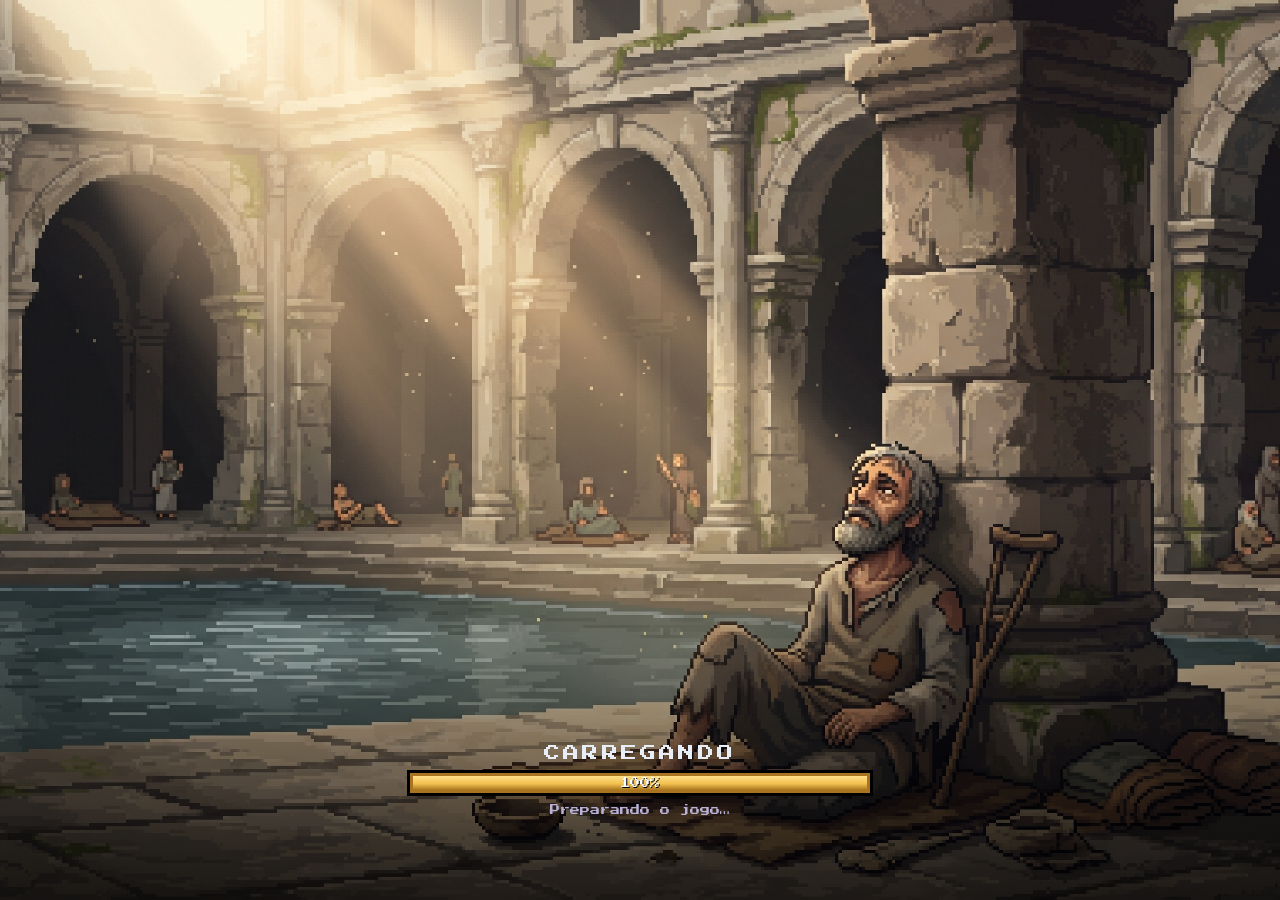
==== commit 33c683f2: "Mudanças no visual do jogo e animação da arma Angels" ====
--- a/index.html
+++ b/index.html
@@ -85,6 +85,14 @@
               ><small id="profBtnTitle">PEREGRINO</small></span
             >
           </button>
+          <!-- Saldo de moedas, abaixo do perfil -->
+          <div
+            id="homeWallet"
+            class="shop-wallet home-wallet"
+            aria-label="Moedas"
+          >
+            <span class="uic i-coin"></span> <b id="homeWalletVal">0</b>
+          </div>
         </div>
         <!-- Notícias: canto inferior direito -->
         <div id="bottomRight" class="bottom-right">
--- a/style.css
+++ b/style.css
@@ -894,10 +894,10 @@
   width: 9px;
   height: 9px;
   border-radius: 50%;
-  background: #f2c14e;
+  background: #ff4d4d;
   box-shadow:
     0 0 0 2px #0c0918,
-    0 0 6px rgba(242, 193, 78, 0.7);
+    0 0 6px rgba(242, 78, 78, 0.7);
 }
 
 .news-overlay {
@@ -1997,9 +1997,26 @@
 }
 
 .st-r {
+  font-size: 9px;
   display: flex;
   justify-content: space-between;
   gap: 6px;
+  align-items: center;
+  margin: 0;
+}
+
+.st-lbl {
+  display: inline-flex;
+  align-items: center;
+  gap: 5px;
+}
+
+.st-ico {
+  width: 16px;
+  height: 16px;
+  flex: none;
+  image-rendering: pixelated;
+  /* mantém o pixel art nítido */
 }
 
 .st-r span {
@@ -2072,7 +2089,7 @@
 
   #stPanel {
     font-size: 10px;
-    width: 140px;
+    width: auto;
     padding: 5px 6px;
   }
 
@@ -4120,6 +4137,11 @@
     min-height: 0;
     border-width: 3px;
     border-radius: 2px;
+    height: 240px;
+  }
+
+  #cards .card>.cd {
+    -webkit-line-clamp: 4;
   }
 
   .card .cb {
@@ -4152,7 +4174,7 @@
     font-size: 12px;
     line-height: 1.25;
     padding: 0 8px;
-    margin: 3px 0;
+    margin: 4px 0;
   }
 
   .card .cr {
@@ -4182,12 +4204,13 @@
 
   #stPanel {
     font-size: 10px;
-    width: 140px;
+    width: auto;
     padding: 5px 6px;
   }
 
   #stPanel h4 {
     font-size: 8px;
+    margin-bottom: 10px;
   }
 
   .st-grid {
@@ -4237,7 +4260,7 @@
   .card .cd {
     font-size: 11px;
     line-height: 1.2;
-    margin: 2px 0;
+    margin: 4px 0;
   }
 
   .card .cr {
@@ -6851,7 +6874,6 @@
 
 /* Pacote inicial: card abaixo de Notícias e modal da primeira compra */
 .starter-card {
-  margin-top: 10px;
   width: 150px;
   padding: 7px 9px;
   border: 2px solid #f2c14e;
@@ -9129,4 +9151,93 @@
   height: 40px;
   object-fit: contain;
   image-rendering: pixelated;
+}
+
+/* ===== Cartas de tamanho fixo, texto com reticências ===== */
+#cards .card {
+  display: flex;
+  flex-direction: column;
+  height: 230px;
+  min-height: 0;
+  overflow: hidden;
+}
+
+#cards .card>* {
+  flex: none;
+}
+
+/* a descrição ocupa o espaço que sobrar e corta com "..." */
+#cards .card>.cd {
+  flex: 0 1 auto;
+  min-height: 0;
+  overflow: hidden;
+  display: -webkit-box;
+  -webkit-line-clamp: 4;
+  -webkit-box-orient: vertical;
+  margin: auto 0;
+}
+
+/* nome da bênção: no máximo 2 linhas */
+.card .cb .cn {
+  display: -webkit-box;
+  -webkit-line-clamp: 2;
+  -webkit-box-orient: vertical;
+  overflow: hidden;
+}
+
+/* referência bíblica: uma linha só */
+.card .cr {
+  white-space: nowrap;
+  overflow: hidden;
+  text-overflow: ellipsis;
+}
+
+/* celulares estreitos */
+@media (max-width: 620px) {
+  #cards .card {
+    height: 230px;
+  }
+
+  #cards .card>.cd {
+    -webkit-line-clamp: 4;
+  }
+}
+
+/* bolinha vermelha de notificação no Desafio do Dia */
+#mDaily {
+  position: relative;
+}
+
+#mDaily.has-dot::after {
+  content: "";
+  position: absolute;
+  top: -3px;
+  right: -3px;
+  width: 9px;
+  height: 9px;
+  border-radius: 50%;
+  background: #ff4d4d;
+  box-shadow:
+    0 0 0 2px #0c0918,
+    0 0 6px rgba(255, 77, 77, 0.7);
+}
+
+/* saldo de moedas na tela inicial, abaixo do perfil */
+.top-left .home-wallet {
+  align-self: flex-start;
+  margin: 0;
+  width: fit-content;
+}
+
+/* ícone de moeda no lugar do texto "Moedas" */
+#coins .uic {
+  width: 14px;
+  height: 14px;
+  vertical-align: -2px;
+}
+
+.uic.tr-coin {
+  width: 18px;
+  height: 18px;
+  vertical-align: -4px;
 }
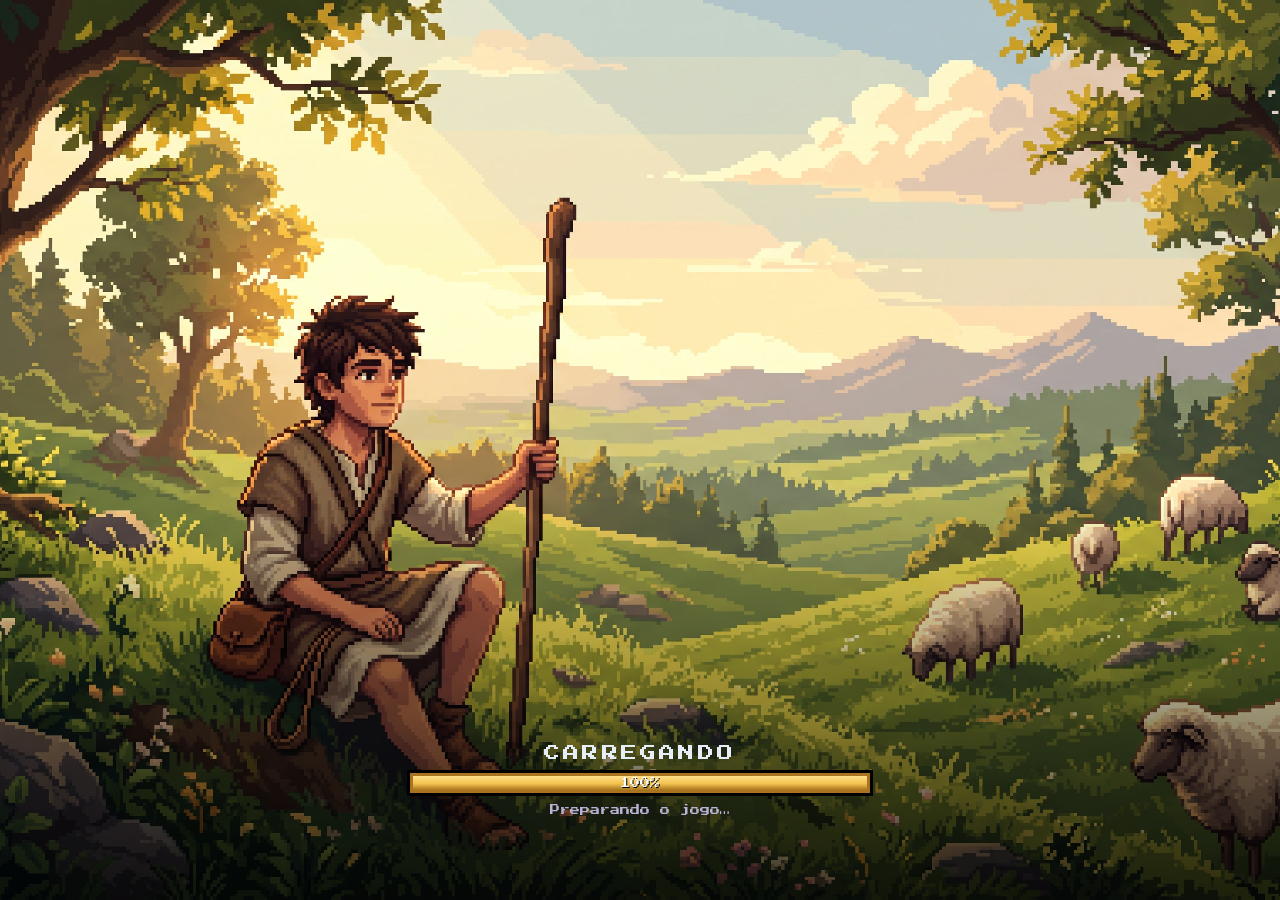
==== commit 292c6e43: "Adição de conteúdo e correção de bugs e melhorias no código." ====
--- a/index.html
+++ b/index.html
@@ -257,6 +257,8 @@
     <script src="home-verses.js"></script>
     <script src="art_v2.js"></script>
     <script src="content/registry.js"></script>
+    <script src="heroes_skins.js"></script>
+    <script src="heroes_stories.js"></script>
     <script src="game.js"></script>
   </body>
 </html>
--- a/style.css
+++ b/style.css
@@ -124,6 +124,10 @@
 }
 
 #timer {
+  display: flex;
+  align-items: center;
+  justify-content: center;
+  gap: 6px;
   top: 20px;
   left: 50%;
   transform: translateX(-50%);
@@ -295,6 +299,10 @@
 }
 
 #kills {
+  display: flex;
+  align-items: center;
+  justify-content: flex-end;
+  gap: 6px;
   font-family: var(--f-title);
   font-size: 8px;
   margin: 6px 0 8px;
@@ -779,6 +787,10 @@
   }
 
   #timer {
+    display: flex;
+    align-items: center;
+    justify-content: center;
+    gap: 6px;
     font-size: 14px;
     top: 22px;
   }
@@ -3503,6 +3515,7 @@
 
 #tlcol #hptxt {
   font-size: 10px;
+  font-weight: 800;
 }
 
 #tlcol #coins {
@@ -3532,9 +3545,10 @@
 #tccol #obj {
   position: static;
   max-width: 100%;
-  background: none;
-  border: 0;
-  padding: 0;
+  background-color: #161616b5;
+  border-radius: 2px;
+  margin-top: -3px;
+  padding: 2px 6px;
   font: 12px/1.25 var(--f-body);
   letter-spacing: 0;
   text-transform: none;
@@ -3671,7 +3685,8 @@
   }
 
   #tlcol #hptxt {
-    font-size: 9px;
+    font-size: 10px;
+    font-weight: 800;
   }
 
   #tccol {
@@ -3680,10 +3695,19 @@
   }
 
   #timer {
-    font-size: 18px;
+    display: flex;
+    align-items: center;
+    justify-content: center;
+    gap: 6px;
+    font-size: 16px;
+    font-weight: 800;
   }
 
   #tccol #obj {
+    background-color: #161616b5;
+    border-radius: 2px;
+    margin-top: -3px;
+    padding: 2px 6px;
     font-size: 11px;
   }
 
@@ -3707,12 +3731,17 @@
   }
 
   #lvl {
-    font-size: 12px;
+    font-size: 14px;
+    font-weight: 800;
   }
 
   #kills {
     font-size: 8px;
     margin: 4px 0 0;
+    background-color: #131313e8;
+    width: fit-content;
+    padding: 2px 6px;
+    border-radius: 4px;
   }
 
   #pauseBtn {
@@ -3734,9 +3763,10 @@
   }
 
   .slot {
-    width: 32px;
-    height: 32px;
+    width: 38px;
+    height: 38px;
     border-width: 2px;
+    border-radius: 4px;
   }
 
   .slot img {
@@ -3837,6 +3867,7 @@
   /*telas*/
   .ov {
     padding: calc(8px + var(--sat)) calc(12px + var(--sar)) calc(8px + var(--sab)) calc(12px + var(--sal));
+    background: rgba(7, 5, 15, 0.80);
   }
 
   .ov h1 {
@@ -3870,7 +3901,8 @@
   .btn {
     padding: 0px 18px 0px;
     min-height: 32px;
-    font-size: 8px;
+    font-size: 12px;
+    font-weight: 800;
     border-bottom-width: 4px;
     box-shadow: 0 0 0 2px #000;
   }
@@ -3879,7 +3911,7 @@
     min-width: 120px;
     font-size: 12px;
     padding: 0 12px;
-    font-weight: 700;
+    font-weight: 800;
     line-height: 3;
     box-shadow:
       0 0 0 3px #000,
@@ -4089,6 +4121,8 @@
     margin: 0;
     text-align: center;
     line-height: 1.35;
+    font-weight: 300;
+    font-size: 8px;
   }
 
   #end .end-r .row {
@@ -4118,6 +4152,10 @@
   #endNote {
     font-size: 10px;
     margin: 0 auto 8px;
+  }
+
+  #lvlup .ov {
+    background: rgba(7, 5, 15, 0.8) !important;
   }
 
   /*cartas de bênção*/
@@ -5294,7 +5332,7 @@
     0 0 0 2px #05030c;
   text-transform: uppercase;
   font-size: 12px;
-  font-weight: 700;
+  font-weight: 800;
 }
 
 .mc-st {
@@ -9240,4 +9278,657 @@
   width: 18px;
   height: 18px;
   vertical-align: -4px;
+}
+
+/* selo "Recomendado" (polegar verde) */
+.card {
+  position: relative;
+  /* pode apagar se as cartas já tiverem position */
+}
+
+.rec-flag {
+  position: absolute;
+  top: 28px;
+  left: 7px;
+  z-index: 4;
+  width: 32px;
+  height: 32px;
+  border-radius: 50%;
+  display: grid;
+  place-items: center;
+  background: #2fbf5a;
+  border: 2px solid #0c0918;
+  box-shadow:
+    0 0 0 2px #9dffb8,
+    0 0 10px rgba(47, 191, 90, 0.7);
+  pointer-events: none;
+}
+
+.rec-flag .rec-img {
+  width: 18px;
+  height: 18px;
+  image-rendering: pixelated;
+}
+
+.evo-r.is-rec .rec-flag .rec-img {
+  width: 15px;
+  height: 15px;
+}
+
+.rec-flag svg {
+  width: 18px;
+  height: 14px;
+  shape-rendering: crispEdges;
+}
+
+.rec-flag .o {
+  fill: #0a2414;
+}
+
+.rec-flag .f {
+  fill: #eafff0;
+}
+
+/* borda verde nas cartas recomendadas */
+.card.is-rec {
+  border-color: #2fbf5a;
+  box-shadow: 0 0 14px rgba(47, 191, 90, 0.45);
+}
+
+/* linha da Evolução Suprema da arma ainda não evoluída */
+.evo-r.is-rec {
+  position: relative;
+  box-shadow: inset 3px 0 0 #2fbf5a;
+}
+
+.evo-r.is-rec .rec-flag {
+  top: 8px;
+  left: 8px;
+  width: 26px;
+  height: 26px;
+}
+
+.evo-r.is-rec .rec-flag svg {
+  width: 15px;
+  height: 12px;
+}
+
+/* HUD: ícone à esquerda do timer e dos derrotados */
+#timer .uic {
+  width: 22px;
+  height: 22px;
+  flex: none;
+  image-rendering: pixelated;
+}
+
+#kills .uic {
+  width: 14px;
+  height: 14px;
+  flex: none;
+  image-rendering: pixelated;
+  transform: scale(1.4);
+}
+
+/*===== v0.66: ergonomia mobile do HUD + canvas fluido =====
+  1) Rack de armas/dons sobe para o topo (dentro de #tlcol, abaixo de Salvação e moedas); o rodapé fica livre.
+  2) Barra de Fé mais grossa, com margem lateral de segurança (>= 20px + notch/bordas arredondadas).
+  3) Contêiner do jogo/canvas fluido, centralizado e sem rolagem em retrato e paisagem.
+  Este bloco fica por último de propósito: vence as regras antigas pela ordem e pela especificidade. */
+:root {
+  --xph: 20px;
+  /* altura da barra de Fé */
+  --xpm: 20px;
+  /* margem lateral mínima da barra de Fé */
+  --xpd: 6px;
+  /* quanto a barra cresceu em relação aos 14px antigos (desloca o resto do HUD) */
+}
+
+@media (max-height: 520px) {
+  :root {
+    --xph: 14px;
+    /* antes 10px */
+    --xpd: 4px;
+  }
+}
+
+/* ---- 2) Barra de Fé ---- */
+#game #hud #xp {
+  top: var(--sat);
+  left: calc(var(--sal) + var(--xpm));
+  right: calc(var(--sar) + var(--xpm));
+  height: var(--xph);
+  border: 2px solid var(--gold-d);
+  border-radius: 4px;
+  overflow: hidden;
+  box-shadow:
+    0 1px 0 rgba(0, 0, 0, 0.65),
+    0 0 0 1px rgba(7, 5, 15, 0.85);
+}
+
+#game #hud #xp #xplbl {
+  left: 8px;
+  font-size: 9px;
+  line-height: calc(var(--xph) - 4px);
+  /* legível tanto sobre o ouro quanto sobre o trilho escuro (antes: marrom sobre fundo escuro) */
+  color: #fff6d8;
+  text-shadow:
+    1px 1px 0 #000,
+    0 0 3px #000;
+}
+
+/* ---- HUD do topo desce o mesmo tanto que a barra cresceu ---- */
+#game #hud #tlcol {
+  top: calc(var(--sat) + 22px + var(--xpd));
+}
+
+#game #hud #tccol {
+  top: calc(var(--sat) + 20px + var(--xpd));
+}
+
+#game #hud #stats {
+  top: calc(var(--sat) + 22px + var(--xpd));
+}
+
+#game #hud #pauseBtn {
+  top: calc(var(--sat) + 22px + var(--xpd));
+}
+
+#game #hud #fps {
+  top: calc(var(--sat) + 66px + var(--xpd));
+}
+
+#game #hud #toast {
+  top: calc(var(--sat) + 112px + var(--xpd));
+}
+
+.ach {
+  top: calc(var(--sat) + 74px + var(--xpd));
+}
+
+@media (max-height: 520px) {
+  #game #hud #tlcol {
+    top: calc(var(--sat) + 16px + var(--xpd));
+  }
+
+  #game #hud #tccol {
+    top: calc(var(--sat) + 14px + var(--xpd));
+  }
+
+  #game #hud #stats {
+    top: calc(var(--sat) + 16px + var(--xpd));
+  }
+
+  #game #hud #pauseBtn {
+    top: calc(var(--sat) + 14px + var(--xpd));
+  }
+}
+
+@media (max-width: 600px) and (orientation: portrait) {
+  #game #hud #tccol {
+    top: calc(var(--sat) + 56px + var(--xpd));
+  }
+
+  #game #hud #stats {
+    top: calc(var(--sat) + 62px + var(--xpd));
+  }
+}
+
+/* ---- 1) Rack de armas/dons no topo (JS move #rack para dentro de #tlcol) ---- */
+#game #hud #tlcol>#rack {
+  position: static;
+  grid-column: 1 / -1;
+  /* começa sob o busto do herói e ocupa a largura da coluna */
+  grid-row: auto;
+  left: auto;
+  bottom: auto;
+  margin-top: 2px;
+  max-width: 30vw;
+  /* não invade o timer/objetivo do centro */
+}
+
+@media (max-width: 600px) and (orientation: portrait) {
+  #game #hud #tlcol>#rack {
+    max-width: calc(50vw - 72px);
+    /* ~3 espaços por linha; cresce para baixo, onde há folga em retrato */
+    margin-top: 6px;
+  }
+}
+
+/* O canto inferior esquerdo deixa de ter HUD: se algum estilo antigo recriar #blcol, ele não ocupa espaço. */
+#blcol {
+  display: none;
+}
+
+/* ---- 3) Contêiner do canvas: fluido, centralizado, sem barras de rolagem ---- */
+html,
+body {
+  width: 100%;
+  height: 100%;
+  overflow: hidden;
+  overscroll-behavior: none;
+  scrollbar-width: none;
+}
+
+@supports (height: 100dvh) {
+
+  html,
+  body {
+    height: 100dvh;
+    /* acompanha a barra de endereço dinâmica do navegador móvel */
+  }
+}
+
+body {
+  position: fixed;
+  inset: 0;
+  margin: 0;
+}
+
+html::-webkit-scrollbar,
+body::-webkit-scrollbar,
+#game::-webkit-scrollbar {
+  display: none;
+  width: 0;
+  height: 0;
+}
+
+#game {
+  position: absolute;
+  inset: 0;
+  width: 100%;
+  height: 100%;
+  max-width: 100vw;
+  margin: 0 auto;
+  /* centralizado se o navegador limitar a largura */
+  overflow: hidden;
+}
+
+#game>#c {
+  position: absolute;
+  inset: 0;
+  width: 100%;
+  height: 100%;
+  max-width: 100%;
+  margin: auto;
+  display: block;
+}
+
+@media (orientation: landscape) {
+
+  html,
+  body,
+  #game {
+    overflow: hidden;
+    /* paisagem: sem rolagem vertical por causa de 100vh + barras do sistema */
+  }
+}
+
+/*===== v0.68: skins de heróis (linha "Aparência", modal de escolha, cartões da Loja) ===== */
+.skin-pv {
+  display: block;
+  image-rendering: pixelated;
+  image-rendering: crisp-edges;
+}
+
+.skin-row {
+  display: flex;
+  align-items: center;
+  gap: 10px;
+  margin: 8px 0 10px;
+  padding: 6px 8px;
+  text-align: left;
+  background: linear-gradient(#2a2040, #16102a);
+  border: 2px solid var(--line);
+  box-shadow: 0 0 0 2px #000;
+}
+
+.skin-row-pv {
+  flex: 0 0 auto;
+  min-width: 48px;
+  display: grid;
+  place-items: center;
+  padding: 2px 4px;
+  background: radial-gradient(circle at 50% 40%, rgba(255, 255, 255, 0.1), rgba(0, 0, 0, 0.35));
+  border: 2px solid rgba(0, 0, 0, 0.55);
+}
+
+.skin-row-tx {
+  flex: 1 1 auto;
+  min-width: 0;
+  display: flex;
+  flex-direction: column;
+  gap: 3px;
+}
+
+.skin-row-tx small {
+  font-size: 8px;
+  letter-spacing: 0.08em;
+  color: var(--mute);
+}
+
+.skin-row-tx b {
+  font-family: var(--f-title);
+  font-size: 11px;
+  line-height: 1.3;
+  color: var(--gold);
+}
+
+.skin-row-tx span {
+  font-size: 12px;
+  color: var(--parch-d);
+  overflow: hidden;
+  text-overflow: ellipsis;
+  white-space: nowrap;
+}
+
+.skin-row-btn {
+  flex: 0 0 auto;
+  min-height: 32px;
+  padding: 0 12px;
+  font-size: 8px;
+}
+
+/* modal */
+.skin-ov {
+  z-index: 70;
+  background: rgba(5, 3, 10, 0.82);
+}
+
+.skin-panel {
+  width: min(96vw, 720px);
+  max-height: 100%;
+  margin: auto;
+  padding: 14px 14px 12px;
+  display: flex;
+  flex-direction: column;
+  align-items: center;
+  gap: 10px;
+  overflow: auto;
+  background: linear-gradient(#2a2040, #120c22);
+  border: 3px solid var(--gold);
+  box-shadow: 0 0 0 3px #000, 0 0 28px rgba(242, 193, 78, 0.35);
+  animation: ovInPanel 0.3s cubic-bezier(0.2, 0.9, 0.3, 1.1);
+}
+
+.skin-title {
+  margin: 0;
+  font-family: var(--f-title);
+  font-size: clamp(12px, 3.4vw, 16px);
+  color: var(--gold);
+  text-align: center;
+}
+
+.skin-grid {
+  width: 100%;
+  display: flex;
+  flex-wrap: wrap;
+  justify-content: center;
+  gap: 10px;
+}
+
+.skin-card {
+  flex: 0 0 150px;
+  width: 150px;
+  display: flex;
+  flex-direction: column;
+  align-items: center;
+  justify-content: space-between;
+  gap: 6px;
+  padding: 8px 6px;
+  text-align: center;
+  background: linear-gradient(#251c3f, #160f28);
+  border: 2px solid var(--line);
+  box-shadow: 0 0 0 2px #000;
+}
+
+.skin-card.rare {
+  border-color: #4f86d8;
+}
+
+.skin-card.epic {
+  border-color: var(--gold);
+  box-shadow: 0 0 0 2px #000, 0 0 12px rgba(242, 193, 78, 0.3);
+}
+
+.skin-card.legendary {
+  border-color: #ff8a3a;
+  box-shadow: 0 0 0 2px #000, 0 0 14px rgba(255, 138, 58, 0.45);
+}
+
+.skin-card.on {
+  background: linear-gradient(#183223, #0e1a14);
+  border-color: #4c9a5e;
+}
+
+.skin-card.locked .skin-pv {
+  opacity: 0.8;
+}
+
+.skin-card-art {
+  width: 100%;
+  min-height: 100px;
+  display: grid;
+  place-items: center;
+  background: radial-gradient(circle at 50% 40%, rgba(255, 255, 255, 0.1), rgba(0, 0, 0, 0.4));
+  border: 2px solid rgba(0, 0, 0, 0.55);
+}
+
+.skin-card-n {
+  font-family: var(--f-title);
+  font-size: 9px;
+  line-height: 1.35;
+  color: var(--parch);
+}
+
+.skin-card-t {
+  min-height: 2.4em;
+  font-size: 11px;
+  line-height: 1.2;
+  color: var(--mute);
+}
+
+.skin-cta {
+  width: 100%;
+  min-height: 32px;
+  font-size: 7px;
+  padding: 0 12px;
+}
+
+.skin-close {
+  width: fit-content;
+  min-height: 32px;
+  font-size: 10px;
+  padding: 0 12px;
+}
+
+/* cartão da Loja */
+.shop-item.skinx {
+  border-style: solid;
+  opacity: 1;
+}
+
+.shop-item.skinx.legendary {
+  border-color: #ff8a3a;
+  background: linear-gradient(#4a2a14, #20120a);
+  box-shadow: 0 0 0 2px #000, 0 0 14px rgba(255, 138, 58, 0.4);
+}
+
+.skin-art {
+  height: 80px;
+}
+
+.skin-store-art {
+  display: grid;
+  place-items: center;
+  width: 100%;
+  height: 100%;
+}
+
+@media (max-height: 520px) {
+  .skin-panel {
+    padding: 8px 10px;
+    gap: 6px;
+  }
+
+  .skin-card {
+    flex-basis: 128px;
+    width: 128px;
+  }
+
+  .skin-card-art {
+    min-height: 84px;
+  }
+}
+
+.skin-cta.dim,
+.skin-cta:disabled {
+  opacity: 0.6;
+  filter: grayscale(0.35);
+}
+
+.skin-cta:disabled {
+  cursor: default;
+}
+
+.skin-coins {
+  display: flex;
+  align-items: center;
+  gap: 6px;
+  font-family: var(--f-title);
+  font-size: 10px;
+  color: var(--gold);
+}
+
+/*===== v0.70: Biblioteca > Heróis: botões "História" e "Aparências" + modal de história ===== */
+.ld-left {
+  flex: 0 0 190px;
+  width: 190px;
+  display: flex;
+  flex-direction: column;
+  gap: 8px;
+}
+
+.ld-left .ld-card {
+  flex: 0 0 auto;
+  width: 100%;
+}
+
+.ld-acts {
+  display: flex;
+  flex-direction: column;
+  gap: 6px;
+}
+
+.ld-act {
+  width: 100%;
+  min-height: 44px;
+  font-size: 10px;
+  letter-spacing: 0.04em;
+}
+
+@media (max-height: 520px) {
+  .ld-left {
+    flex-basis: 132px;
+    width: 132px;
+    gap: 5px;
+  }
+
+  .ld-acts {
+    gap: 4px;
+  }
+
+  .ld-act {
+    min-height: 32px;
+    font-size: 8px;
+    padding: 0 12px;
+  }
+}
+
+@media (max-width: 560px) {
+  .ld-left {
+    flex-basis: auto;
+  }
+}
+
+.story-ov {
+  z-index: 70;
+  background: rgba(5, 3, 10, 0.82);
+}
+
+.story-panel {
+  width: min(92vw, 420px);
+  max-height: 100%;
+  margin: auto;
+  padding: 16px 16px 14px;
+  display: flex;
+  flex-direction: column;
+  gap: 10px;
+  overflow: auto;
+  text-align: left;
+  background: linear-gradient(#2a2040, #120c22);
+  border: 3px solid var(--gold);
+  box-shadow: 0 0 0 3px #000, 0 0 28px rgba(242, 193, 78, 0.35);
+  animation: ovInPanel 0.3s cubic-bezier(0.2, 0.9, 0.3, 1.1);
+}
+
+.story-hero {
+  font-size: 8px;
+  letter-spacing: 0.1em;
+  color: var(--mute);
+}
+
+.story-title {
+  margin: 0;
+  font-family: var(--f-title);
+  font-size: clamp(12px, 3.4vw, 15px);
+  line-height: 1.4;
+  color: var(--gold);
+}
+
+.story-text {
+  margin: 0;
+  font-size: 13px;
+  line-height: 1.55;
+  color: var(--parch);
+}
+
+.story-ref {
+  display: flex;
+  flex-direction: column;
+  gap: 3px;
+  padding: 8px 10px;
+  background: rgba(0, 0, 0, 0.35);
+  border-left: 3px solid var(--gold);
+}
+
+.story-ref span {
+  font-size: 8px;
+  letter-spacing: 0.08em;
+  color: var(--mute);
+}
+
+.story-ref b {
+  font-size: 12px;
+  font-weight: normal;
+  color: var(--gold);
+}
+
+.story-close {
+  align-self: center;
+  min-width: fit-content;
+  min-height: 32px;
+  font-size: 10px;
+  padding: 0 12px;
+}
+
+@media (max-height: 520px) {
+  .story-panel {
+    padding: 10px 12px;
+    gap: 6px;
+  }
+
+  .story-text {
+    font-size: 12px;
+    line-height: 1.45;
+  }
 }
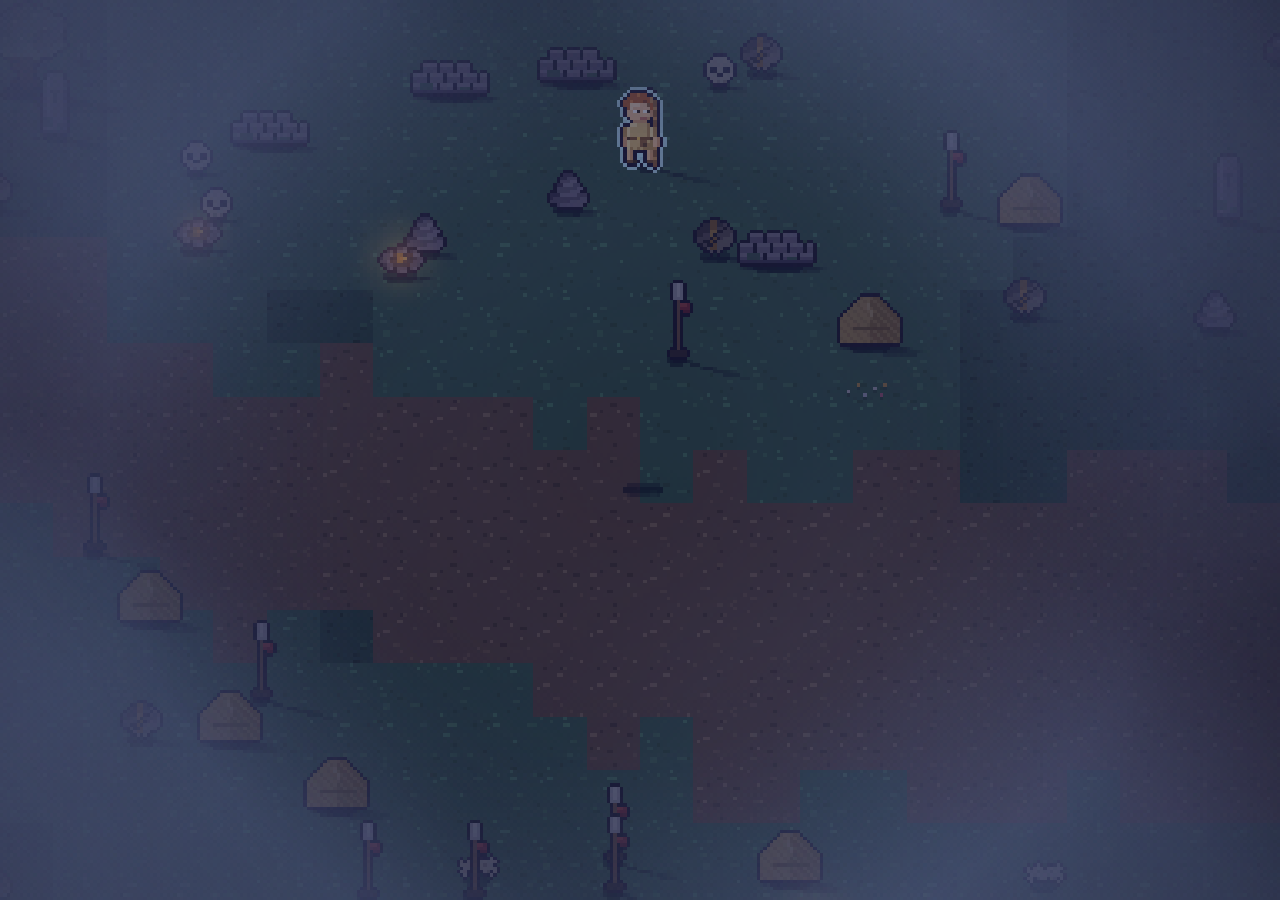
==== commit 932c0eb1: "Melhorias, correções de bugs, implementações, criação e mudança de style" ====
--- a/index.html
+++ b/index.html
@@ -31,7 +31,10 @@
         <div id="coins" class="chip">Moedas 0</div>
         <div id="bossbar" hidden>
           <span id="bossname"></span>
-          <div><i id="bossfill"></i></div>
+          <div>
+            <i id="bossfill"></i>
+            <span id="bosstxt"></span>
+          </div>
         </div>
         <div id="rack"></div>
         <div id="stats">
--- a/style.css
+++ b/style.css
@@ -203,7 +203,7 @@
   left: auto;
   padding: 4px 8px;
   font-family: var(--f-title);
-  font-size: 10px;
+  font-size: 8px;
   letter-spacing: 0.04em;
   color: #c8e6c9;
   background: rgba(8, 12, 20, 0.72);
@@ -231,6 +231,7 @@
 }
 
 #bossbar>div {
+  position: relative;
   height: 12px;
   margin-top: 4px;
   background: var(--blood-d);
@@ -1013,7 +1014,7 @@
   flex-wrap: wrap;
   gap: 6px 14px;
   font-family: var(--f-ui, var(--f-title));
-  font-size: 9px;
+  font-size: 5px;
   letter-spacing: 0.03em;
   color: var(--mute);
   opacity: 0.78;
@@ -1217,7 +1218,6 @@
   font-family: var(--f-title);
   font-size: 10px;
   padding: 10px 14px;
-  text-transform: uppercase;
   box-shadow:
     0 0 0 2px #05030c,
     inset 0 2px 0 #6f62b8,
@@ -1240,7 +1240,9 @@
   align-items: center;
   gap: 10px;
   background: var(--panel);
-  border: 2px solid var(--line);
+  border: 1px solid var(--gold);
+  border-radius:
+    4px;
   padding: 8px 10px;
   margin: 5px 0;
   text-align: left;
@@ -2118,7 +2120,8 @@
     right: 0;
     margin: 20px 20px;
     font-weight: 700;
-    font-size: 12px;
+    font-size: 10px;
+    border-radius: 4px;
   }
 }
 
@@ -2195,8 +2198,8 @@
 }
 
 .choice-tools .mb {
-  margin: 0;
-  min-width: 150px;
+  margin: 0 8px;
+  min-width: 100px;
 }
 
 .choice-tools button:disabled {
@@ -2419,6 +2422,7 @@
   padding: 8px 6px 6px;
   background: linear-gradient(180deg, #f6ebcf, #e6d3a2);
   border: 3px solid var(--cc, #a8741f);
+  border-radius: 4px;
   box-shadow:
     0 0 0 2px #000,
     inset 0 0 0 2px #fff3c9;
@@ -2552,7 +2556,7 @@
 .lc-top i {
   font-style: normal;
   background: var(--cc);
-  color: #150c26;
+  color: #0c0918;
   padding: 3px 4px;
   border: 2px solid #000;
 }
@@ -2804,7 +2808,7 @@
 
   .lc {
     min-height: 190px;
-    padding: 4px;
+    padding: 6px;
     gap: 4px;
   }
 
@@ -3720,7 +3724,7 @@
   }
 
   #bossbar>div {
-    height: 8px;
+    height: 10px;
     border-width: 1px;
     margin-top: 3px;
   }
@@ -3763,8 +3767,8 @@
   }
 
   .slot {
-    width: 38px;
-    height: 38px;
+    width: 28px;
+    height: 28px;
     border-width: 2px;
     border-radius: 4px;
   }
@@ -3816,7 +3820,7 @@
     top: calc(var(--sat) + 88px);
     font-size: 9px;
     width: max-content;
-    max-width: 34vw;
+    max-width: 50vw;
     white-space: normal;
     text-align: center;
   }
@@ -3867,7 +3871,7 @@
   /*telas*/
   .ov {
     padding: calc(8px + var(--sat)) calc(12px + var(--sar)) calc(8px + var(--sab)) calc(12px + var(--sal));
-    background: rgba(7, 5, 15, 0.80);
+    background: rgba(7, 5, 15, 0.8);
   }
 
   .ov h1 {
@@ -3899,9 +3903,9 @@
   }
 
   .btn {
-    padding: 0px 18px 0px;
+    padding: 0 12px;
     min-height: 32px;
-    font-size: 12px;
+    font-size: 8px;
     font-weight: 800;
     border-bottom-width: 4px;
     box-shadow: 0 0 0 2px #000;
@@ -3909,7 +3913,7 @@
 
   #playBtn {
     min-width: 120px;
-    font-size: 12px;
+    font-size: 10px;
     padding: 0 12px;
     font-weight: 800;
     line-height: 3;
@@ -3948,9 +3952,8 @@
   .rw {
     padding: 7px 10px;
     margin: 4px 0;
-    font-size: 13px;
+    font-size: 10px;
     gap: 8px;
-    border-width: 2px;
   }
 
   .rw small {
@@ -3990,7 +3993,7 @@
   }
 
   #prepH .rw {
-    font-size: 12px;
+    font-size: 10px;
   }
 
   .bar i {
@@ -4247,7 +4250,8 @@
   }
 
   #stPanel h4 {
-    font-size: 8px;
+    font-size: 12px;
+    font-weight: 800;
     margin-bottom: 10px;
   }
 
@@ -5491,7 +5495,7 @@
 
 .hero-stat-row {
   display: flex;
-  justify-content: space-between;
+  justify-content: flex-start;
   align-items: center;
   gap: 8px;
   margin: 4px 0;
@@ -5519,7 +5523,7 @@
   font-family: var(--f-title);
   font-size: 8px;
   color: var(--mute);
-  margin: 7px 0 4px;
+  margin: 16px 0 4px;
   border-bottom: 1px solid var(--line);
   padding-bottom: 3px;
 }
@@ -5532,7 +5536,7 @@
 
 .hero-detail-name {
   font-family: var(--f-title);
-  font-size: 22px;
+  font-size: 16px;
   color: var(--gold);
 }
 
@@ -5560,12 +5564,12 @@
 }
 
 .hero-bonus {
-  font-size: 8px;
+  font-size: 10px;
   color: var(--gold);
 }
 
 .hero-weapon-icon {
-  width: 20px;
+  width: 40px;
   vertical-align: middle;
   image-rendering: pixelated;
 }
@@ -6494,7 +6498,7 @@
   flex: 1 1 auto;
   min-height: 0;
   display: grid;
-  grid-template-columns: minmax(250px, 300px) minmax(0, 1fr);
+  grid-template-columns: minmax(250px, 40%) minmax(0, 1fr);
   gap: 8px;
   align-items: stretch;
   margin-top: 6px;
@@ -6502,16 +6506,18 @@
 
 .subscreen-panel.wide-prep #prepH .hero-list {
   display: grid;
-  grid-template-columns: repeat(3, minmax(0, 1fr));
+  grid-template-columns: repeat(4, minmax(0, 1fr));
   gap: 6px;
-  align-content: start;
+  align-content: space-evenly;
   justify-content: stretch;
   flex-wrap: initial;
   min-height: 0;
   margin: 0;
-  padding: 2px 14px 2px 2px;
+  padding: 0 6px;
   overflow-y: auto;
   overscroll-behavior: contain;
+  border: 1px solid var(--gold);
+  border-radius: 4px;
 }
 
 .subscreen-panel.wide-prep #prepH .hero-list .hero {
@@ -6519,6 +6525,7 @@
   min-width: 0;
   padding: 6px 3px;
   gap: 2px;
+  border-radius: 4px;
 }
 
 .subscreen-panel.wide-prep #prepH .hero h3 {
@@ -6543,7 +6550,9 @@
   margin: 0;
   overflow-y: auto;
   overscroll-behavior: contain;
-  font-size: 8px;
+  font-size: 10px;
+  padding: 12px;
+  border-radius: 4px;
 }
 
 /* Escolha o modo: modos e mundos na mesma tela, sem rolagem. */
@@ -7519,7 +7528,7 @@
 
 .buy-card p {
   margin: 0 0 14px;
-  font-size: 14px;
+  font-size: 10px;
   line-height: 1.4;
   color: var(--parch-d);
 }
@@ -8070,7 +8079,8 @@
   gap: 3px;
   padding: 8px 9px;
   background: var(--panel);
-  border: 2px solid var(--line);
+  border: 2px solid var(--gold);
+  border-radius: 4px;
 }
 
 .pf-tile .l {
@@ -8751,7 +8761,6 @@
   padding: 0 12px;
 }
 
-
 /* ===================================================================
    Pausa: status à esquerda; botões Continuar / Menu / Configurações / Evoluções
    =================================================================== */
@@ -8824,7 +8833,8 @@
   gap: 8px 16px;
   padding: 10px 12px;
   background: var(--panel);
-  border: 2px solid var(--line);
+  border: 1px solid var(--gold);
+  border-radius: 4px;
   box-shadow: 0 3px 0 #000;
 }
 
@@ -9033,14 +9043,12 @@
   }
 }
 
-
 /* Dados de Balanceamento: botões em duas colunas na tela completa */
 .balance-export-actions.balance-export-grid {
   display: grid;
   grid-template-columns: repeat(2, minmax(0, 1fr));
   gap: 6px;
 }
-
 
 /*===== Testemunhos: ícone hexagonal (estrutura em index.html #achRowTpl, lógica em game.js > renderAch) =====
    O ícone é um hexágono em SVG com glifo desenhado por código; se existir assets/icons/ach/<id>.png a imagem
@@ -9108,7 +9116,12 @@
   image-rendering: pixelated;
   pointer-events: none;
   user-select: none;
-  clip-path: polygon(50% 0, 100% 23.68%, 100% 76.32%, 50% 100%, 0 76.32%, 0 23.68%);
+  clip-path: polygon(50% 0,
+      100% 23.68%,
+      100% 76.32%,
+      50% 100%,
+      0 76.32%,
+      0 23.68%);
 }
 
 .ach-hex.has-img .ach-img {
@@ -9588,7 +9601,9 @@
   display: grid;
   place-items: center;
   padding: 2px 4px;
-  background: radial-gradient(circle at 50% 40%, rgba(255, 255, 255, 0.1), rgba(0, 0, 0, 0.35));
+  background: radial-gradient(circle at 50% 40%,
+      rgba(255, 255, 255, 0.1),
+      rgba(0, 0, 0, 0.35));
   border: 2px solid rgba(0, 0, 0, 0.55);
 }
 
@@ -9646,7 +9661,9 @@
   overflow: auto;
   background: linear-gradient(#2a2040, #120c22);
   border: 3px solid var(--gold);
-  box-shadow: 0 0 0 3px #000, 0 0 28px rgba(242, 193, 78, 0.35);
+  box-shadow:
+    0 0 0 3px #000,
+    0 0 28px rgba(242, 193, 78, 0.35);
   animation: ovInPanel 0.3s cubic-bezier(0.2, 0.9, 0.3, 1.1);
 }
 
@@ -9687,12 +9704,16 @@
 
 .skin-card.epic {
   border-color: var(--gold);
-  box-shadow: 0 0 0 2px #000, 0 0 12px rgba(242, 193, 78, 0.3);
+  box-shadow:
+    0 0 0 2px #000,
+    0 0 12px rgba(242, 193, 78, 0.3);
 }
 
 .skin-card.legendary {
   border-color: #ff8a3a;
-  box-shadow: 0 0 0 2px #000, 0 0 14px rgba(255, 138, 58, 0.45);
+  box-shadow:
+    0 0 0 2px #000,
+    0 0 14px rgba(255, 138, 58, 0.45);
 }
 
 .skin-card.on {
@@ -9709,7 +9730,9 @@
   min-height: 100px;
   display: grid;
   place-items: center;
-  background: radial-gradient(circle at 50% 40%, rgba(255, 255, 255, 0.1), rgba(0, 0, 0, 0.4));
+  background: radial-gradient(circle at 50% 40%,
+      rgba(255, 255, 255, 0.1),
+      rgba(0, 0, 0, 0.4));
   border: 2px solid rgba(0, 0, 0, 0.55);
 }
 
@@ -9730,14 +9753,14 @@
 .skin-cta {
   width: 100%;
   min-height: 32px;
-  font-size: 7px;
+  font-size: 6px;
   padding: 0 12px;
 }
 
 .skin-close {
   width: fit-content;
   min-height: 32px;
-  font-size: 10px;
+  font-size: 8px;
   padding: 0 12px;
 }
 
@@ -9750,7 +9773,9 @@
 .shop-item.skinx.legendary {
   border-color: #ff8a3a;
   background: linear-gradient(#4a2a14, #20120a);
-  box-shadow: 0 0 0 2px #000, 0 0 14px rgba(255, 138, 58, 0.4);
+  box-shadow:
+    0 0 0 2px #000,
+    0 0 14px rgba(255, 138, 58, 0.4);
 }
 
 .skin-art {
@@ -9867,7 +9892,9 @@
   text-align: left;
   background: linear-gradient(#2a2040, #120c22);
   border: 3px solid var(--gold);
-  box-shadow: 0 0 0 3px #000, 0 0 28px rgba(242, 193, 78, 0.35);
+  box-shadow:
+    0 0 0 3px #000,
+    0 0 28px rgba(242, 193, 78, 0.35);
   animation: ovInPanel 0.3s cubic-bezier(0.2, 0.9, 0.3, 1.1);
 }
 
@@ -9917,7 +9944,7 @@
   align-self: center;
   min-width: fit-content;
   min-height: 32px;
-  font-size: 10px;
+  font-size: 8px;
   padding: 0 12px;
 }
 
@@ -9931,4 +9958,98 @@
     font-size: 12px;
     line-height: 1.45;
   }
+}
+
+.hero-attr-ico {
+  width: 14px;
+  height: 14px;
+  margin-right: 6px;
+  vertical-align: -3px;
+  image-rendering: pixelated;
+}
+
+/* Preparar a jornada: arma inicial e graça lado a lado */
+.hero-pans {
+  display: grid;
+  grid-template-columns: 1fr 1fr;
+  gap: 8px;
+  margin-top: 10px;
+}
+
+.hero-pan {
+  min-width: 0;
+  padding: 6px 8px 8px;
+  background: rgba(20, 12, 40, 0.55);
+  border: 1px solid #5a3f8a;
+  box-shadow: inset 0 0 0 1px rgba(242, 193, 78, 0.12);
+}
+
+.hero-pan-title {
+  font-size: clamp(8px, 0.9vw, 10px);
+  letter-spacing: 0.08em;
+  color: var(--mute);
+  padding-bottom: 4px;
+  margin-bottom: 6px;
+  border-bottom: 1px solid #4a3470;
+  font-family: var(--f-title);
+}
+
+.hero-pan-body {
+  display: flex;
+  align-items: center;
+  gap: 8px;
+  min-width: 0;
+}
+
+.hero-pan-ico {
+  width: 32px;
+  height: 32px;
+  flex: none;
+  image-rendering: pixelated;
+}
+
+.hero-pan-txt {
+  min-width: 0;
+}
+
+.hero-pan-name {
+  display: block;
+  color: #f2c14e;
+  font-size: clamp(9px, 2vw, 12px);
+  line-height: 1.25;
+}
+
+.hero-pan-desc {
+  display: block;
+  color: #b9b0d4;
+  font-size: clamp(8px, 0.9vw, 10px);
+  line-height: 1.3;
+}
+
+/* ===== Fundos das telas com imagens de assets/loading ===== */
+.subscreen {
+  background:
+    linear-gradient(rgba(7, 5, 15, 0.7), rgba(7, 5, 15, 0.82)),
+    var(--scr-bg, none) center / cover no-repeat;
+}
+
+#menu {
+  background:
+    linear-gradient(rgba(7, 5, 15, 0.55), rgba(7, 5, 15, 0.75)),
+    var(--menu-bg, none) center / cover no-repeat;
+}
+
+/* vida do chefe escrita dentro da barra */
+#bosstxt {
+  position: absolute;
+  inset: 0;
+  display: grid;
+  place-items: center;
+  font-family: var(--f-title);
+  font-size: 7px;
+  color: #fff;
+  text-shadow: 1px 1px 0 #000;
+  letter-spacing: 0.5px;
+  pointer-events: none;
+  white-space: nowrap;
 }
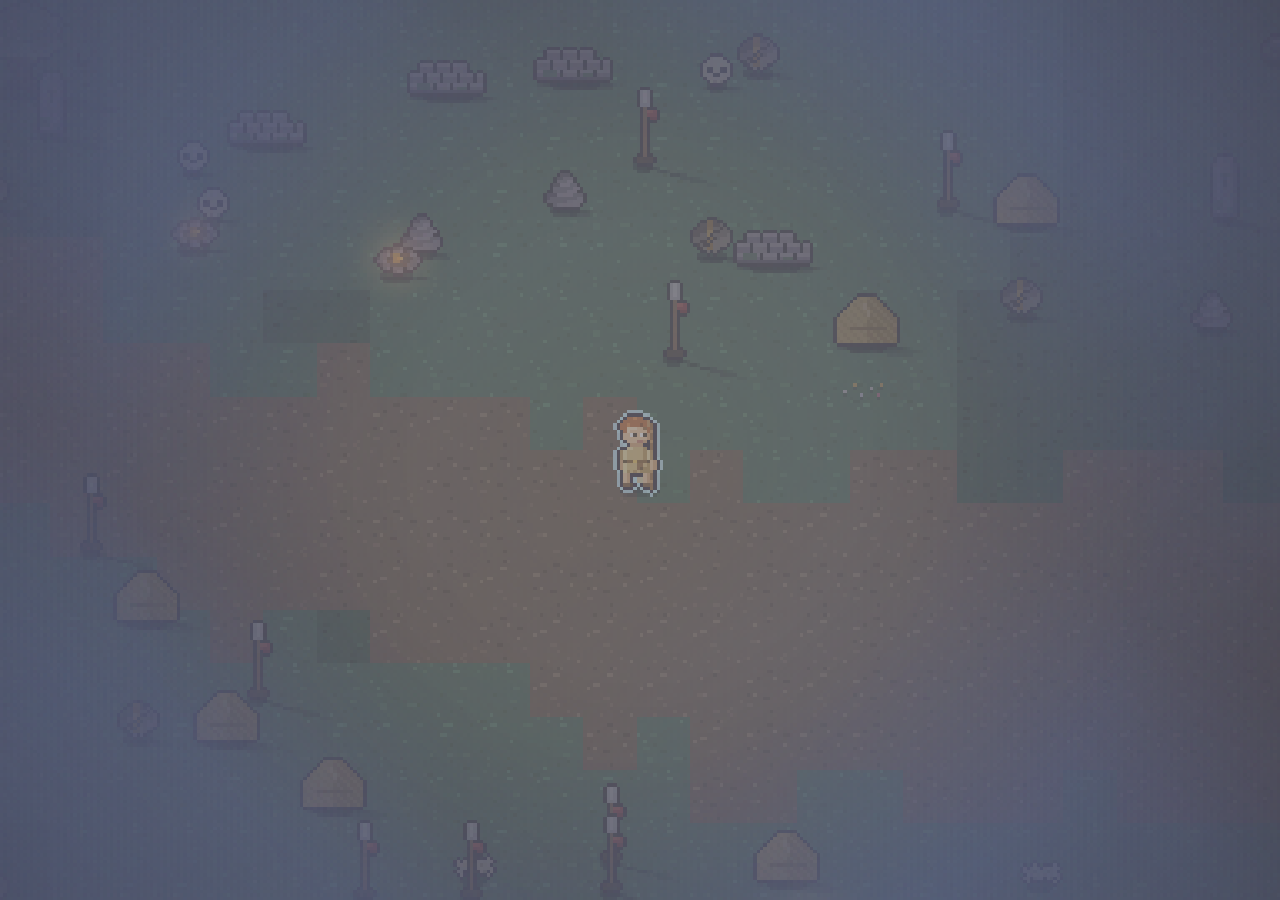
==== commit afdee12e: "Adicionada configurações novas" ====
--- a/index.html
+++ b/index.html
@@ -128,11 +128,7 @@
           <div class="row"><button id="playBtn" class="btn">Jogar</button></div>
           <div class="meta" id="meta"></div>
         </div>
-        <!-- versão + id do jogador (canto inferior esquerdo); APP_VER é definida em game.js -->
-        <div id="buildInfo" class="build-info" aria-hidden="true">
-          <span id="buildVer"></span>
-          <span id="buildId"></span>
-        </div>
+        <!-- versão e ID do jogador: agora em Configurações > Conta (game.js) -->
       </div>
 
       <div id="lvlup" class="ov" hidden>
--- a/style.css
+++ b/style.css
@@ -7070,45 +7070,6 @@
   color: #9d93b8;
 }
 
-/* Balance Lab telemetry export panel (local-only, opt-in export). */
-.balance-export {
-  width: 100%;
-  box-sizing: border-box;
-  margin-top: 12px;
-  padding: 10px;
-  border: 1px solid var(--line, rgba(255, 255, 255, 0.14));
-  border-radius: 2px;
-  background: rgba(10, 13, 24, 0.5);
-  font-family: Inter, system-ui, sans-serif;
-  font-size: 12px;
-}
-
-.balance-export p {
-  margin: 0 0 8px;
-  line-height: 1.4;
-}
-
-.balance-export p small,
-.balance-export>small {
-  display: block;
-  margin-top: 5px;
-  opacity: 0.72;
-  line-height: 1.45;
-}
-
-.balance-export-actions {
-  display: flex;
-  flex-direction: column;
-  gap: 6px;
-}
-
-.balance-export-actions .mb {
-  width: 100%;
-  min-height: 32px;
-  font-size: 8px;
-  margin: 0 auto;
-}
-
 /* ===================================================================
    LOJA (v0.67) — CSS restaurado e melhorado
    Classes usadas por renderStore() em game.js:
@@ -9042,14 +9003,6 @@
     text-align: center;
   }
 }
-
-/* Dados de Balanceamento: botões em duas colunas na tela completa */
-.balance-export-actions.balance-export-grid {
-  display: grid;
-  grid-template-columns: repeat(2, minmax(0, 1fr));
-  gap: 6px;
-}
-
 /*===== Testemunhos: ícone hexagonal (estrutura em index.html #achRowTpl, lógica em game.js > renderAch) =====
    O ícone é um hexágono em SVG com glifo desenhado por código; se existir assets/icons/ach/<id>.png a imagem
    substitui o glifo (recortada no hexágono interno). Bloqueado = cinza (filtro aplicado ao conjunto). */
@@ -10052,4 +10005,511 @@
   letter-spacing: 0.5px;
   pointer-events: none;
   white-space: nowrap;
-}+}
+
+/* ==========================================================================
+   TELA FINAL (fim de partida) — redesign
+   Duas colunas em paisagem: relatório (esquerda) | herói + ações (direita).
+   Mantém os IDs usados pelo game.js: #end #endT #endV #endNote #endSum
+   #sumCoins #endBuild #endHero #revBtn #dblBtn #againBtn #endMenuBtn.
+   ========================================================================== */
+
+/* fundo: vinheta com a cor do resultado (derrota, vitória, interrompida) */
+#end {
+  background: radial-gradient(
+    ellipse at 50% 40%,
+    rgba(64, 14, 36, 0.55),
+    rgba(5, 3, 12, 0.94) 74%
+  );
+}
+#end.end-win {
+  background: radial-gradient(
+    ellipse at 50% 40%,
+    rgba(84, 62, 8, 0.55),
+    rgba(5, 3, 12, 0.94) 74%
+  );
+}
+#end.end-ret {
+  background: radial-gradient(
+    ellipse at 50% 40%,
+    rgba(40, 32, 100, 0.5),
+    rgba(5, 3, 12, 0.94) 74%
+  );
+}
+
+#end .ov-in {
+  display: grid;
+  grid-template-columns: minmax(0, 1.55fr) minmax(0, 1fr);
+  gap: clamp(10px, 2vw, 22px);
+  align-items: center;
+  width: min(100%, 940px);
+  max-width: none;
+  margin: auto;
+  text-align: center;
+}
+
+/* ---- painel do relatório ---- */
+#end .end-l {
+  min-width: 0;
+  display: flex;
+  flex-direction: column;
+  gap: clamp(6px, 1.5vh, 10px);
+  padding: clamp(8px, 1.8vh, 14px) clamp(10px, 1.8vw, 16px);
+  background: linear-gradient(#1d1733, #110c22);
+  border: 2px solid #05030c;
+  box-shadow:
+    inset 0 0 0 2px rgba(242, 193, 78, 0.28),
+    0 6px 0 #05030c;
+}
+
+/* título + divisória dourada */
+#end h2 {
+  margin: 0;
+  font-size: clamp(15px, 3.6vh, 22px);
+  line-height: 1.15;
+  letter-spacing: 0.04em;
+  color: var(--gold);
+  text-shadow:
+    0 3px 0 var(--gold-d),
+    0 5px 0 #000;
+}
+#end h2::after {
+  content: "";
+  display: block;
+  height: 8px;
+  margin: 8px auto 0;
+  width: min(72%, 280px);
+  background: linear-gradient(
+      90deg,
+      transparent,
+      var(--gold-d) 22%,
+      var(--gold) 50%,
+      var(--gold-d) 78%,
+      transparent
+    )
+    center / 100% 2px no-repeat;
+}
+#end.end-lose h2 {
+  color: #ff7a8a;
+  text-shadow:
+    0 3px 0 #7a1f33,
+    0 5px 0 #000;
+}
+#end.end-ret h2 {
+  color: #c9b6ff;
+  text-shadow:
+    0 3px 0 #4a3a8a,
+    0 5px 0 #000;
+}
+
+#end .verse {
+  margin: 0;
+  max-width: none;
+  font-size: clamp(9px, 1.9vh, 12px);
+  line-height: 1.4;
+  color: var(--parch);
+}
+#end .verse b {
+  color: var(--gold);
+}
+
+/* causa da queda + dica */
+#end #endNote {
+  margin: 0;
+  font-size: clamp(9px, 1.8vh, 11px);
+  line-height: 1.45;
+  color: var(--mute);
+}
+#end #endNote b {
+  color: var(--parch);
+}
+#end .end-tip {
+  display: block;
+  margin-top: 6px;
+  padding: 5px 8px;
+  text-align: left;
+  color: #ffe08a;
+  background: rgba(242, 193, 78, 0.08);
+  border-left: 3px solid var(--gold);
+}
+
+/* ---- estatísticas: ícone + número + rótulo ---- */
+#end .sumgrid {
+  display: grid;
+  grid-template-columns: repeat(auto-fit, minmax(96px, 1fr));
+  gap: 6px;
+  margin: 0;
+}
+#end .sumgrid > div {
+  display: flex;
+  align-items: center;
+  gap: 6px;
+  min-width: 0;
+  padding: 6px 8px;
+  text-align: left;
+  background: linear-gradient(#2a2050, #1b1438);
+  border: 2px solid var(--line);
+  box-shadow: inset 0 2px 0 rgba(255, 255, 255, 0.07);
+}
+#end .sumgrid .uic {
+  flex: none;
+  width: clamp(16px, 3.4vh, 24px);
+  height: clamp(16px, 3.4vh, 24px);
+  image-rendering: pixelated;
+}
+#end .sumgrid .st-tx {
+  display: grid;
+  gap: 2px;
+  min-width: 0;
+}
+#end .sumgrid b {
+  margin: 0;
+  font-size: clamp(11px, 2.5vh, 16px);
+  line-height: 1.1;
+}
+#end .sumgrid small {
+  font-size: clamp(8px, 1.6vh, 10px);
+  color: var(--mute);
+}
+#end #sumCoins {
+  border-color: var(--gold-d);
+}
+#end #sumCoins b {
+  color: #ffe08a;
+}
+#end .newrec {
+  display: inline-block;
+  margin-top: 2px;
+  padding: 1px 4px;
+  font-size: 7px;
+  color: #0c0918;
+  background: var(--holy);
+}
+
+/* ---- build: armas e dons em grupos ---- */
+#end .build {
+  --sl: clamp(34px, 7.2vh, 44px);
+  display: grid;
+  gap: 6px;
+  margin: 0;
+  justify-content: stretch;
+}
+#end .end-grp {
+  display: grid;
+  gap: 3px;
+}
+#end .end-lbl {
+  font-family: var(--f-title);
+  font-size: 7px;
+  letter-spacing: 0.1em;
+  text-align: left;
+  color: var(--mute);
+}
+#end .end-slots {
+  display: flex;
+  flex-wrap: wrap;
+  gap: 6px;
+  justify-content: flex-start;
+}
+#end .build .slot {
+  width: var(--sl);
+  height: var(--sl);
+}
+#end .build .slot img {
+  width: calc(var(--sl) - 10px);
+  height: calc(var(--sl) - 10px);
+}
+
+/* ---- coluna direita: herói + ações ---- */
+#end .end-r {
+  min-width: 0;
+  width: auto;
+  display: flex;
+  flex-direction: column;
+  justify-content: center;
+  gap: 8px;
+}
+#end #endHero {
+  position: relative;
+  margin: 0 auto;
+}
+#end #endHero::before {
+  /* sombra no chão */
+  content: "";
+  position: absolute;
+  left: 50%;
+  bottom: 2px;
+  width: 72%;
+  height: 14px;
+  transform: translateX(-50%);
+  background: radial-gradient(ellipse, rgba(0, 0, 0, 0.55), transparent 70%);
+}
+#end #endHero::after {
+  /* brilho atrás do herói */
+  content: "";
+  position: absolute;
+  inset: 0;
+  background: radial-gradient(
+    circle at 50% 60%,
+    rgba(242, 193, 78, 0.16),
+    transparent 65%
+  );
+}
+#end #endHero canvas {
+  position: relative;
+  z-index: 1;
+  width: min(120px, 24vh);
+}
+
+/* botões: hierarquia clara (reviver > reiniciar > moedas > menu) */
+#end .end-r .btn {
+  display: flex;
+  align-items: center;
+  justify-content: center;
+  gap: 8px;
+  width: 100%;
+  min-height: 44px;
+  margin: 0;
+  padding: 8px 10px;
+  font-size: clamp(9px, 2vh, 12px);
+  font-weight: 400;
+  line-height: 1.25;
+  text-align: center;
+}
+#end .ab-tx {
+  display: grid;
+  gap: 2px;
+  text-align: left;
+}
+#end .ab-tx b {
+  font-weight: 400;
+  font-size: inherit;
+}
+#end .ab-tx small {
+  font-family: var(--f-body);
+  font-size: 0.78em;
+  text-transform: none;
+  letter-spacing: 0;
+  opacity: 0.85;
+}
+
+#end #revBtn {
+  min-height: 48px;
+  color: #0c2a12;
+  background: linear-gradient(#8ff09a, #4fbf5e);
+  border-bottom-color: #2f7a3a;
+  animation: revPulse 1.6s ease-in-out infinite;
+}
+@keyframes revPulse {
+  50% {
+    box-shadow:
+      0 0 0 3px #000,
+      0 0 14px rgba(126, 224, 138, 0.55);
+  }
+}
+
+#end #dblBtn {
+  min-height: 38px;
+  color: #ffe08a;
+  background: linear-gradient(#2a2050, #1b1438);
+  border: 2px solid var(--gold-d);
+  border-bottom-width: 4px;
+}
+#end #dblBtn.is-limit {
+  color: var(--mute);
+  border-style: dashed;
+  border-color: var(--line);
+  opacity: 0.7;
+}
+
+#end .end-r .row {
+  display: flex;
+  flex-wrap: nowrap;
+  gap: 8px;
+  margin: 0;
+}
+#end #againBtn {
+  flex: 1.7 1 0;
+  min-height: 50px;
+  font-size: clamp(10px, 2.3vh, 13px);
+}
+#end #endMenuBtn {
+  flex: 1 1 0;
+}
+
+/* entrada suave */
+#end:not([hidden]) .end-l {
+  animation: endIn 0.35s ease-out both;
+}
+#end:not([hidden]) .end-r {
+  animation: endIn 0.35s 0.1s ease-out both;
+}
+@keyframes endIn {
+  from {
+    opacity: 0;
+    transform: translateY(8px);
+  }
+}
+@media (prefers-reduced-motion: reduce) {
+  #end:not([hidden]) .end-l,
+  #end:not([hidden]) .end-r,
+  #end #revBtn {
+    animation: none;
+  }
+}
+
+/* telas estreitas: empilha (não ocorre em paisagem de celular) */
+@media (max-width: 640px) {
+  #end .ov-in {
+    grid-template-columns: 1fr;
+  }
+}
+
+/* ===== Configurações em seções (menu inicial e pausa) ===== */
+.subscreen-panel.wide-settings {
+  max-width: 780px;
+}
+
+#sB.set-grid {
+  display: grid;
+  grid-template-columns: 150px minmax(0, 1fr);
+  gap: 12px;
+  align-items: start;
+  overflow: hidden;
+  max-height: calc(var(--gh, 100vh) - 96px);
+  text-align: left;
+}
+
+.set-nav {
+  display: flex;
+  flex-direction: column;
+  gap: 6px;
+  overflow-y: auto;
+  max-height: calc(var(--gh, 100vh) - 96px);
+  padding: 2px;
+  touch-action: pan-y;
+}
+
+.set-tab {
+  background: var(--panel);
+  border: 2px solid var(--line);
+  border-radius: 2px;
+  color: var(--mute);
+  font: 12px var(--f-body);
+  text-align: left;
+  padding: 0 12px;
+  height: 32px;
+  font-weight: bold;
+  cursor: pointer;
+  text-transform: uppercase;
+}
+
+.set-tab:hover {
+  color: var(--parch);
+  border-color: var(--gold-d);
+}
+
+.set-tab.on {
+  color: var(--gold);
+  border-color: var(--gold);
+  background: var(--panel-2);
+  box-shadow: inset 4px 0 0 var(--gold);
+}
+
+.set-body {
+  overflow-y: auto;
+  height: 100vh;
+  padding-right: 4px;
+  -webkit-overflow-scrolling: touch;
+  touch-action: pan-y;
+  overscroll-behavior: contain;
+}
+
+.set-body > .rw:first-child,
+.set-body > .hdg:first-child {
+  margin-top: 0;
+}
+
+.set-body .mb.is-confirming {
+  color: var(--blood);
+  border-color: var(--blood);
+}
+
+.set-social {
+  display: flex;
+  flex-wrap: wrap;
+  gap: 10px;
+  margin: 6px 0 4px;
+}
+
+.set-social .soc-btn {
+  display: flex;
+  flex-direction: column;
+  align-items: center;
+  gap: 6px;
+  min-width: 76px;
+  padding: 10px 8px;
+}
+
+.set-social .soc-btn .uic {
+  width: 32px;
+  height: 32px;
+}
+
+.set-social .soc-btn small {
+  font: 11px var(--f-body);
+  color: var(--parch);
+}
+
+@media (max-width: 560px) {
+  #sB.set-grid {
+    grid-template-columns: 112px minmax(0, 1fr);
+    gap: 8px;
+  }
+
+  .set-tab {
+    font-size: 11px;
+    padding: 8px 7px;
+  }
+}
+
+/* ===== Joystick fixo e lado do joystick ===== */
+#stickGhost {
+  position: absolute;
+  width: 100px;
+  height: 100px;
+  margin: -50px 0 0 -50px;
+  border: 3px solid #ffffff2a;
+  border-radius: 50%;
+  pointer-events: none;
+  background: #ffffff08;
+}
+
+#stickGhost i {
+  position: absolute;
+  left: 50%;
+  top: 50%;
+  width: 40px;
+  height: 40px;
+  margin: -20px 0 0 -20px;
+  border-radius: 50%;
+  background: #ffffff33;
+  border: 3px solid #ffffff44;
+}
+
+.dying #stickGhost {
+  display: none;
+}
+
+/* joystick à direita: os botões de habilidade passam para a esquerda */
+.joy-right #acts {
+  right: auto;
+  left: calc(var(--sal) + 16px);
+}
+
+/* em telas baixas o botão Voltar fica no canto superior esquerdo do painel: a coluna de seções desce para não ficar embaixo dele */
+@media (max-height: 520px) {
+  .set-nav {
+    /* padding-top: 34px; */
+  }
+}
